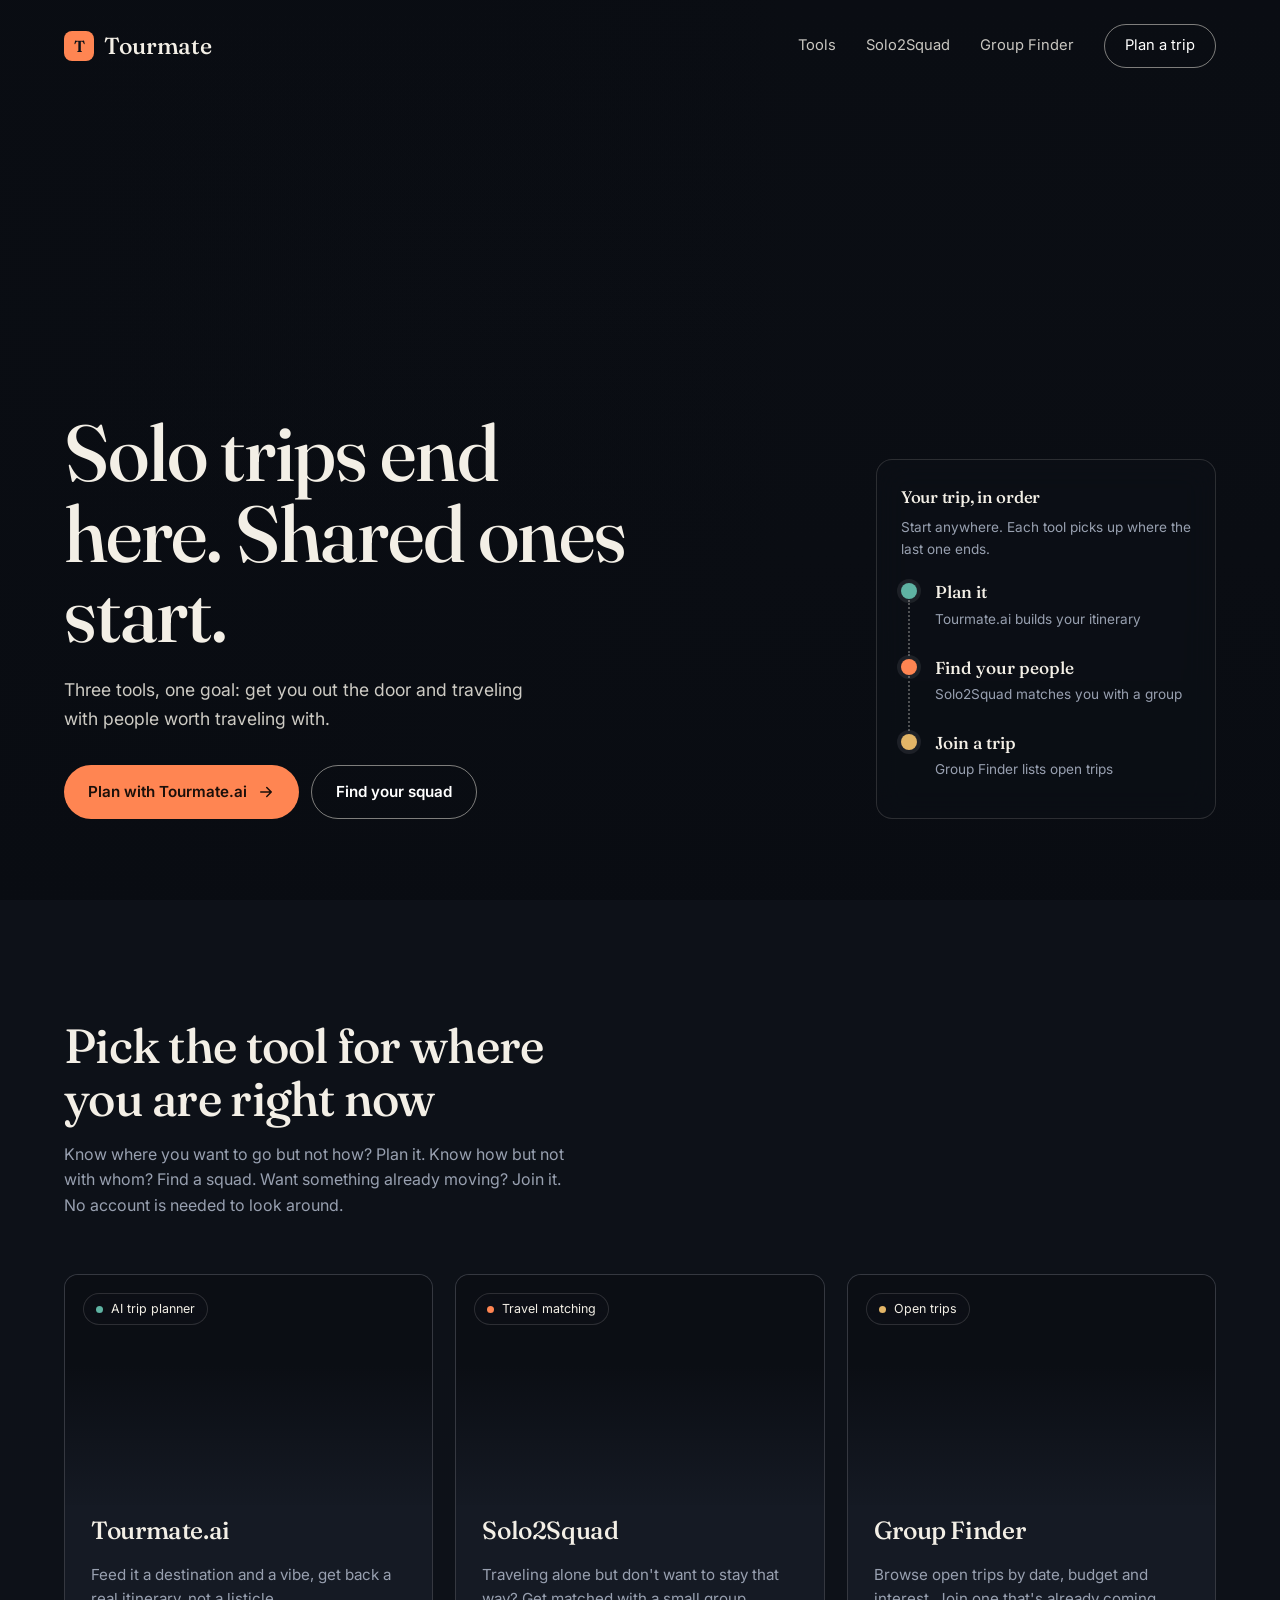
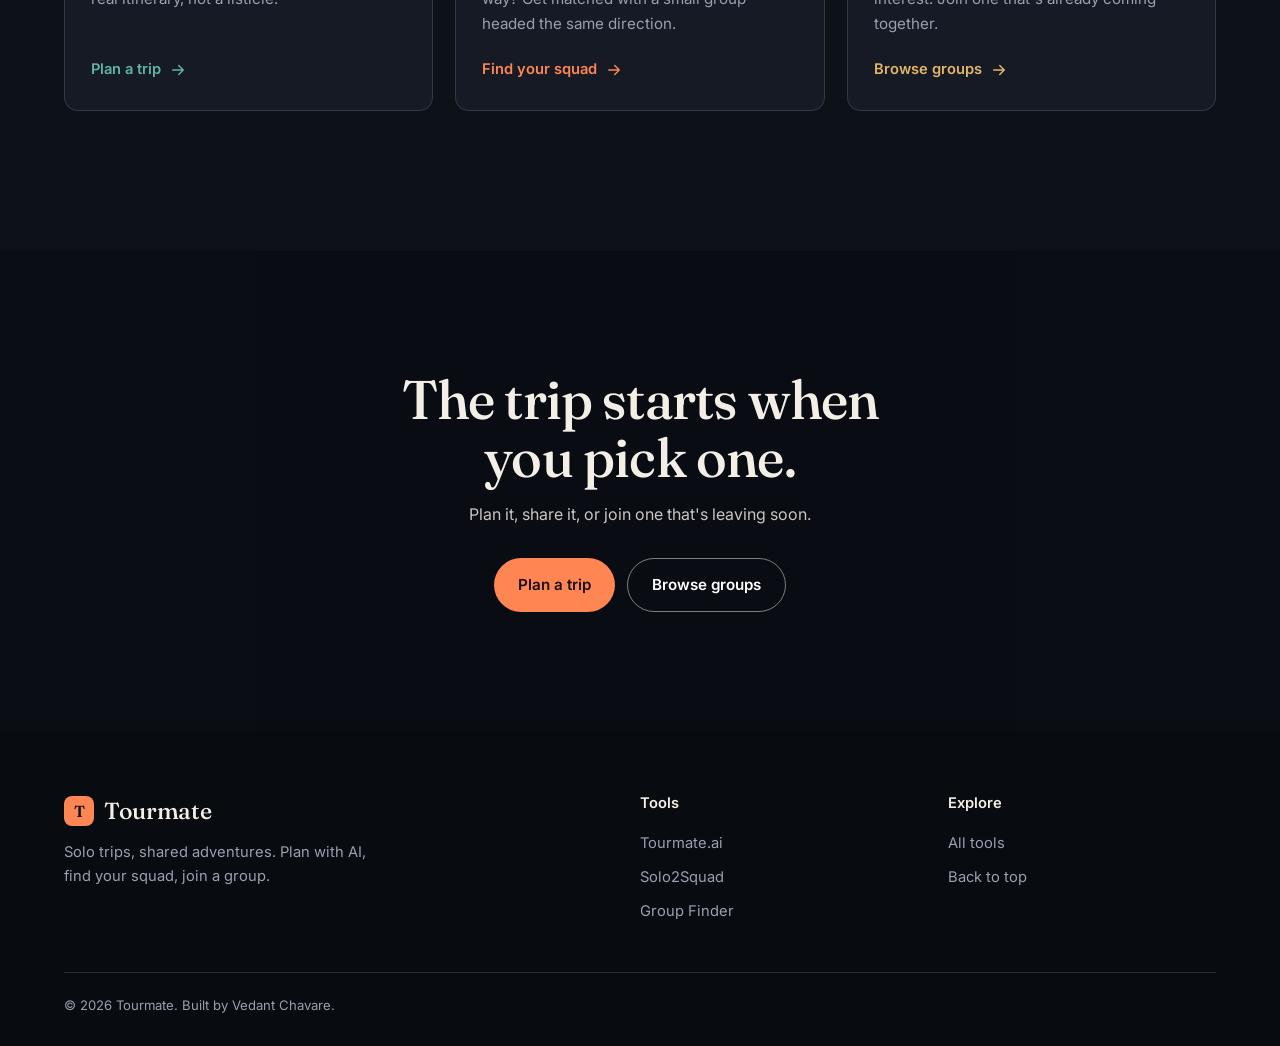
==== index.html @ 53177144 "homepage modify" ====
<!DOCTYPE html>
<html lang="en">
<head>
<meta charset="UTF-8">
<meta name="viewport" content="width=device-width, initial-scale=1.0">
<title>Tourmate - Solo trips, shared adventures</title>
<meta name="description" content="Plan a trip with AI, find a squad to travel with, or join a group that is already coming together.">
<link rel="icon" href="data:image/svg+xml,%3Csvg xmlns='http://www.w3.org/2000/svg' viewBox='0 0 64 64'%3E%3Crect width='64' height='64' rx='14' fill='%23ff8552'/%3E%3Ctext x='32' y='45' text-anchor='middle' font-family='Georgia,serif' font-size='38' fill='%230d1118'%3ET%3C/text%3E%3C/svg%3E">
<link rel="preconnect" href="https://fonts.googleapis.com"><link rel="preconnect" href="https://fonts.gstatic.com" crossorigin>
<link href="https://fonts.googleapis.com/css2?family=Fraunces:opsz,wght@9..144,400;9..144,500;9..144,600&family=Inter:wght@400;500;600&display=swap" rel="stylesheet">
<link rel="stylesheet" href="style.css">
</head>
<body>
<header class="nav">
  <a class="brand" href="#top" aria-label="Tourmate home"><i>T</i>Tourmate</a>
  <nav aria-label="Main"><a href="#tools">Tools</a><a href="https://solo2squad-phi.vercel.app/" target="_blank" rel="noopener noreferrer">Solo2Squad</a><a href="https://groupfinder-zeta.vercel.app/" target="_blank" rel="noopener noreferrer">Group Finder</a><a class="pill" href="https://tourmate.vedant-chavare.xyz" target="_blank" rel="noopener noreferrer">Plan a trip</a></nav>
</header>

<main id="top">
<section class="hero" aria-label="Introduction">
  <div class="in">
    <div>
      <h1>Solo trips end here. Shared ones start.</h1>
      <p class="sub">Three tools, one goal: get you out the door and traveling with people worth traveling with.</p>
      <div class="cta-row">
        <a class="btn" href="https://tourmate.vedant-chavare.xyz" target="_blank" rel="noopener noreferrer">Plan with Tourmate.ai <svg viewBox="0 0 24 24" aria-hidden="true"><path d="M5 12h14M13 6l6 6-6 6"/></svg></a>
        <a class="btn ghost" href="https://solo2squad-phi.vercel.app/" target="_blank" rel="noopener noreferrer">Find your squad</a>
      </div>
    </div>
    <aside class="route" aria-label="Your trip, in order">
      <h2>Your trip, in order</h2><p>Start anywhere. Each tool picks up where the last one ends.</p>
      <a class="stop" style="--a:var(--teal)" href="https://tourmate.vedant-chavare.xyz" target="_blank" rel="noopener noreferrer"><b>Plan it</b><span>Tourmate.ai builds your itinerary</span></a>
      <a class="stop" style="--a:var(--coral)" href="https://solo2squad-phi.vercel.app/" target="_blank" rel="noopener noreferrer"><b>Find your people</b><span>Solo2Squad matches you with a group</span></a>
      <a class="stop" style="--a:var(--gold)" href="https://groupfinder-zeta.vercel.app/" target="_blank" rel="noopener noreferrer"><b>Join a trip</b><span>Group Finder lists open trips</span></a>
    </aside>
  </div>
</section>

<section class="tools" id="tools" aria-labelledby="th">
  <h2 id="th">Pick the tool for where you are right now</h2>
  <p class="lead">Know where you want to go but not how? Plan it. Know how but not with whom? Find a squad. Want something already moving? Join it. No account is needed to look around.</p>
  <div class="cards">
    <a class="card" style="--a:var(--teal)" href="https://tourmate.vedant-chavare.xyz" target="_blank" rel="noopener noreferrer">
      <div class="ph" role="img" aria-label="Mountain lake at dawn" style="background-image:url('https://images.unsplash.com/photo-1506905925346-21bda4d32df4?w=900&q=70')"><span class="tag">AI trip planner</span></div>
      <div class="bd"><h3>Tourmate.ai</h3><p>Feed it a destination and a vibe, get back a real itinerary, not a listicle.</p><span class="go">Plan a trip <svg viewBox="0 0 24 24" aria-hidden="true"><path d="M5 12h14M13 6l6 6-6 6"/></svg></span></div>
    </a>
    <a class="card" style="--a:var(--coral)" href="https://solo2squad-phi.vercel.app/" target="_blank" rel="noopener noreferrer">
      <div class="ph" role="img" aria-label="Friends on a road trip" style="background-image:url('https://images.unsplash.com/photo-1469854523086-cc02fe5d8800?w=900&q=70')"><span class="tag">Travel matching</span></div>
      <div class="bd"><h3>Solo2Squad</h3><p>Traveling alone but don't want to stay that way? Get matched with a small group headed the same direction.</p><span class="go">Find your squad <svg viewBox="0 0 24 24" aria-hidden="true"><path d="M5 12h14M13 6l6 6-6 6"/></svg></span></div>
    </a>
    <a class="card" style="--a:var(--gold)" href="https://groupfinder-zeta.vercel.app/" target="_blank" rel="noopener noreferrer">
      <div class="ph" role="img" aria-label="Old city street at golden hour" style="background-image:url('https://images.unsplash.com/photo-1548013146-72479768bada?w=900&q=70')"><span class="tag">Open trips</span></div>
      <div class="bd"><h3>Group Finder</h3><p>Browse open trips by date, budget and interest. Join one that's already coming together.</p><span class="go">Browse groups <svg viewBox="0 0 24 24" aria-hidden="true"><path d="M5 12h14M13 6l6 6-6 6"/></svg></span></div>
    </a>
  </div>
</section>

<section class="band" aria-labelledby="bh"><h2 id="bh">The trip starts when you pick one.</h2><p>Plan it, share it, or join one that's leaving soon.</p>
  <div class="cta-row"><a class="btn" href="https://tourmate.vedant-chavare.xyz" target="_blank" rel="noopener noreferrer">Plan a trip</a><a class="btn ghost" href="https://groupfinder-zeta.vercel.app/" target="_blank" rel="noopener noreferrer">Browse groups</a></div></section>
</main>

<footer>
  <div class="fcols">
    <div><div class="brand"><i>T</i>Tourmate</div><p>Solo trips, shared adventures. Plan with AI, find your squad, join a group.</p></div>
    <div><h4>Tools</h4><a href="https://tourmate.vedant-chavare.xyz" target="_blank" rel="noopener noreferrer">Tourmate.ai</a><a href="https://solo2squad-phi.vercel.app/" target="_blank" rel="noopener noreferrer">Solo2Squad</a><a href="https://groupfinder-zeta.vercel.app/" target="_blank" rel="noopener noreferrer">Group Finder</a></div>
    <div><h4>Explore</h4><a href="#tools">All tools</a><a href="#top">Back to top</a></div>
  </div>
  <div class="fbase">&copy; 2026 Tourmate. Built by Vedant Chavare.</div>
</footer>
</body>
</html>
---- style.css ----
:root {
  --bg: #0d1118;
  --bg2: #151a24;
  --ink: #f3efe6;
  --dim: #98a0b0;
  --coral: #ff8552;
  --gold: #e3b567;
  --teal: #5fb3a3;
  --line: rgba(243, 239, 230, 0.14);
}
* {
  box-sizing: border-box;
  margin: 0;
  padding: 0;
}
html {
  scroll-behavior: smooth;
}
body {
  background: var(--bg);
  color: var(--ink);
  font:
    400 16px/1.6 "Inter",
    sans-serif;
  -webkit-font-smoothing: antialiased;
}
a {
  color: inherit;
  text-decoration: none;
}
:focus-visible {
  outline: 2px solid var(--gold);
  outline-offset: 3px;
}
h1,
h2,
h3,
.brand {
  font-family: "Fraunces", serif;
  font-weight: 500;
  letter-spacing: -0.015em;
}

/* Nav */
.nav {
  position: absolute;
  top: 0;
  left: 0;
  right: 0;
  z-index: 5;
  display: flex;
  align-items: center;
  justify-content: space-between;
  max-width: 1320px;
  margin: 0 auto;
  padding: 24px 5%;
}
.brand {
  font-size: 1.45rem;
  display: flex;
  align-items: center;
  gap: 10px;
}
.brand i {
  width: 30px;
  height: 30px;
  border-radius: 8px;
  background: var(--coral);
  display: grid;
  place-items: center;
  font:
    600 16px "Fraunces",
    serif;
  color: #0d1118;
  font-style: normal;
}
.nav nav {
  display: flex;
  align-items: center;
  gap: 30px;
  font-size: 0.92rem;
  color: rgba(243, 239, 230, 0.82);
}
.nav nav a:hover {
  color: #fff;
}
.pill {
  border: 1px solid rgba(243, 239, 230, 0.5);
  border-radius: 999px;
  padding: 9px 20px;
  color: #fff;
  transition: background 0.2s;
}
.pill:hover {
  background: rgba(243, 239, 230, 0.12);
}

/* Hero */
.hero {
  position: relative;
  min-height: 100svh;
  display: flex;
  align-items: flex-end;
  background: #0b0e14
    url("https://images.unsplash.com/photo-1464822759023-fed622ff2c3b?w=2200&q=75")
    center/cover;
}
.hero:before {
  content: "";
  position: absolute;
  inset: 0;
  background:
    linear-gradient(
      180deg,
      rgba(9, 12, 18, 0.5) 0%,
      rgba(9, 12, 18, 0.2) 35%,
      rgba(9, 12, 18, 0.94) 100%
    ),
    linear-gradient(90deg, rgba(9, 12, 18, 0.55), transparent 65%);
}
.hero .in {
  position: relative;
  width: 100%;
  max-width: 1320px;
  margin: 0 auto;
  padding: 0 5% 9vh;
  display: flex;
  justify-content: space-between;
  align-items: flex-end;
  gap: 48px;
}
.hero h1 {
  font-size: clamp(2.6rem, 6.2vw, 5.2rem);
  line-height: 1.02;
  max-width: 12ch;
  animation: rise 0.9s cubic-bezier(0.2, 0.7, 0.2, 1) both;
}
.hero .sub {
  font-size: 1.1rem;
  color: rgba(243, 239, 230, 0.84);
  max-width: 44ch;
  margin: 22px 0 32px;
  animation: rise 0.9s 0.12s cubic-bezier(0.2, 0.7, 0.2, 1) both;
}
.cta-row {
  display: flex;
  gap: 12px;
  flex-wrap: wrap;
  animation: rise 0.9s 0.22s cubic-bezier(0.2, 0.7, 0.2, 1) both;
}
.btn {
  display: inline-flex;
  align-items: center;
  gap: 10px;
  font-weight: 600;
  font-size: 0.95rem;
  padding: 14px 24px;
  border-radius: 999px;
  background: var(--coral);
  color: #1a0f0a;
  transition:
    transform 0.2s,
    background 0.2s;
}
.btn:hover {
  background: #ff9768;
  transform: translateY(-2px);
}
.btn.ghost {
  background: transparent;
  color: #fff;
  border: 1px solid rgba(243, 239, 230, 0.5);
}
.btn.ghost:hover {
  background: rgba(243, 239, 230, 0.12);
}
.btn svg,
.go svg {
  width: 18px;
  height: 18px;
  stroke: currentColor;
  fill: none;
  stroke-width: 2;
  stroke-linecap: round;
  stroke-linejoin: round;
}
@keyframes rise {
  from {
    opacity: 0;
    transform: translateY(22px);
  }
  to {
    opacity: 1;
    transform: none;
  }
}

/* Route panel: the hub, in order */
.route {
  flex: 0 0 340px;
  background: rgba(13, 17, 24, 0.58);
  backdrop-filter: blur(16px);
  -webkit-backdrop-filter: blur(16px);
  border: 1px solid var(--line);
  border-radius: 16px;
  padding: 24px 24px 14px;
  animation: rise 0.9s 0.32s cubic-bezier(0.2, 0.7, 0.2, 1) both;
}
.route h2 {
  font-size: 1.05rem;
  margin-bottom: 6px;
  color: var(--ink);
}
.route > p {
  font-size: 0.85rem;
  color: var(--dim);
  margin-bottom: 18px;
}
.stop {
  position: relative;
  display: block;
  padding: 0 0 22px 34px;
  transition: transform 0.2s;
}
.stop:before {
  content: "";
  position: absolute;
  left: 7px;
  top: 22px;
  bottom: -2px;
  border-left: 2px dotted rgba(243, 239, 230, 0.3);
}
.stop:last-child:before {
  display: none;
}
.stop:after {
  content: "";
  position: absolute;
  left: 0;
  top: 5px;
  width: 16px;
  height: 16px;
  border-radius: 50%;
  background: var(--a);
  box-shadow: 0 0 0 4px rgba(255, 255, 255, 0.08);
}
.stop b {
  display: block;
  font-family: "Fraunces", serif;
  font-weight: 500;
  font-size: 1.08rem;
}
.stop span {
  font-size: 0.85rem;
  color: var(--dim);
}
.stop:hover {
  transform: translateX(4px);
}

/* Tools */
.tools {
  max-width: 1320px;
  margin: 0 auto;
  padding: 120px 5% 40px;
}
.tools h2 {
  font-size: clamp(2rem, 4vw, 3rem);
  line-height: 1.1;
  max-width: 18ch;
}
.tools .lead {
  color: var(--dim);
  max-width: 52ch;
  margin: 16px 0 56px;
}
.cards {
  display: grid;
  grid-template-columns: repeat(3, 1fr);
  gap: 22px;
}
.card {
  background: var(--bg2);
  border: 1px solid var(--line);
  border-radius: 14px;
  overflow: hidden;
  display: flex;
  flex-direction: column;
  transition:
    transform 0.25s,
    border-color 0.25s;
}
.card:hover {
  transform: translateY(-4px);
  border-color: var(--a);
}
.card .ph {
  position: relative;
  height: 230px;
  background: #0b0e14 center/cover;
}
.card .ph:after {
  content: "";
  position: absolute;
  inset: 0;
  background: linear-gradient(transparent 40%, rgba(21, 26, 36, 0.95));
}
.card .tag {
  position: absolute;
  left: 18px;
  top: 18px;
  z-index: 1;
  background: rgba(13, 17, 24, 0.7);
  backdrop-filter: blur(8px);
  border: 1px solid var(--line);
  border-radius: 999px;
  padding: 5px 12px;
  font-size: 0.78rem;
}
.card .tag:before {
  content: "";
  display: inline-block;
  width: 7px;
  height: 7px;
  border-radius: 50%;
  background: var(--a);
  margin-right: 8px;
}
.card .bd {
  padding: 6px 26px 28px;
  display: flex;
  flex-direction: column;
  gap: 12px;
  flex: 1;
}
.card h3 {
  font-size: 1.55rem;
}
.card p {
  color: var(--dim);
  font-size: 0.95rem;
}
.go {
  margin-top: auto;
  padding-top: 10px;
  display: flex;
  align-items: center;
  gap: 8px;
  font-weight: 600;
  font-size: 0.92rem;
  color: var(--a);
}
.go svg {
  transition: transform 0.2s;
}
.card:hover .go svg {
  transform: translateX(5px);
}

/* Closing band */
.band {
  position: relative;
  margin: 100px 0 0;
  padding: 120px 5%;
  text-align: center;
  background: #0b0e14
    url("https://images.unsplash.com/photo-1507525428034-b723cf961d3e?w=2000&q=70")
    center/cover;
}
.band:before {
  content: "";
  position: absolute;
  inset: 0;
  background: rgba(9, 12, 18, 0.66);
}
.band > * {
  position: relative;
}
.band h2 {
  font-size: clamp(2rem, 4.5vw, 3.4rem);
  line-height: 1.08;
  max-width: 16ch;
  margin: 0 auto 14px;
}
.band p {
  color: rgba(243, 239, 230, 0.82);
  margin-bottom: 30px;
}
.band .cta-row {
  justify-content: center;
}

/* Footer */
footer {
  background: #080b10;
  padding: 60px 5% 30px;
  font-size: 0.92rem;
  color: var(--dim);
}
.fcols {
  max-width: 1320px;
  margin: 0 auto;
  display: grid;
  grid-template-columns: 2fr 1fr 1fr;
  gap: 40px;
}
footer .brand {
  color: var(--ink);
  margin-bottom: 12px;
}
footer p {
  max-width: 34ch;
}
footer h4 {
  color: var(--ink);
  font-size: 0.92rem;
  font-weight: 600;
  margin-bottom: 12px;
}
footer a {
  display: block;
  padding: 5px 0;
}
footer a:hover {
  color: var(--ink);
}
.fbase {
  max-width: 1320px;
  margin: 44px auto 0;
  padding-top: 22px;
  border-top: 1px solid var(--line);
  font-size: 0.82rem;
}

@media (max-width: 980px) {
  .hero .in {
    flex-direction: column;
    align-items: flex-start;
  }
  .route {
    flex: none;
    width: 100%;
    max-width: 420px;
  }
  .cards {
    grid-template-columns: 1fr;
  }
  .nav nav a:not(.pill) {
    display: none;
  }
  .fcols {
    grid-template-columns: 1fr 1fr;
  }
  .fcols > div:first-child {
    grid-column: 1/-1;
  }
}
@media (prefers-reduced-motion: reduce) {
  * {
    animation: none !important;
    transition: none !important;
  }
}
+
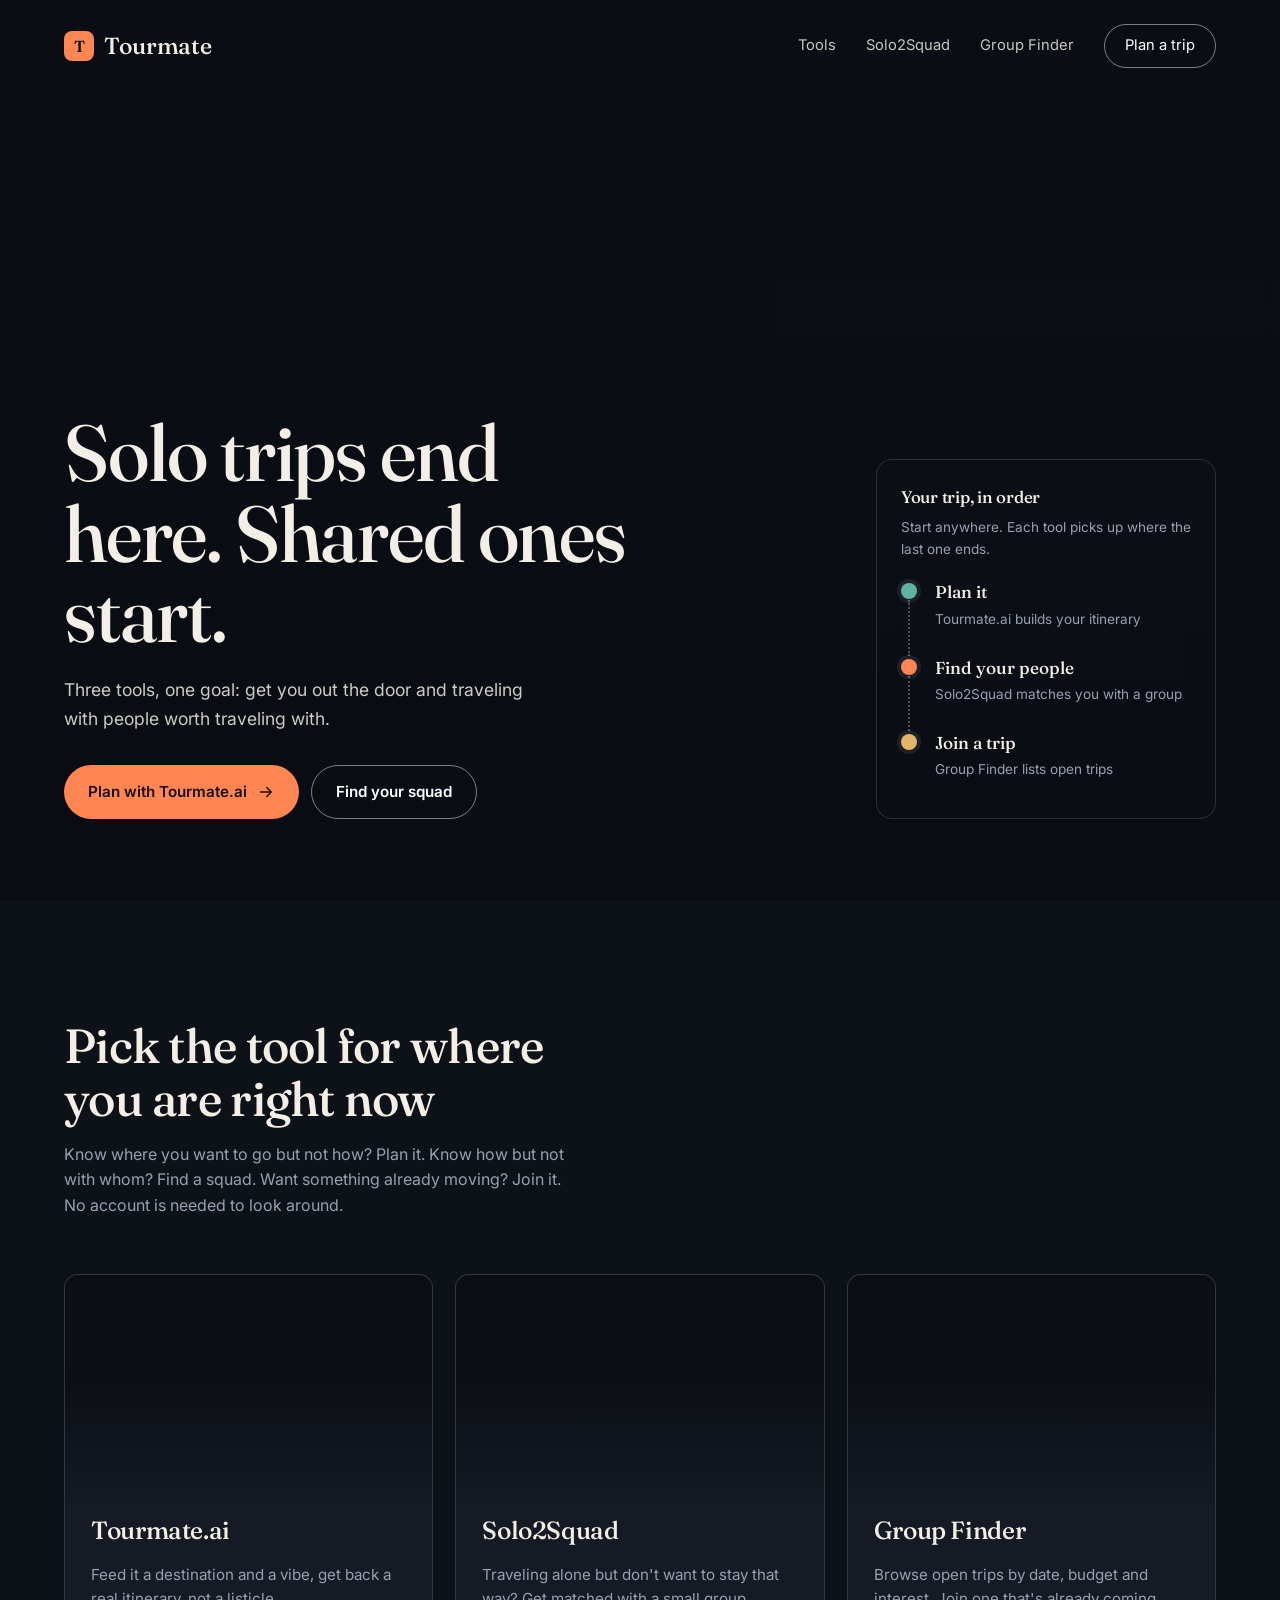
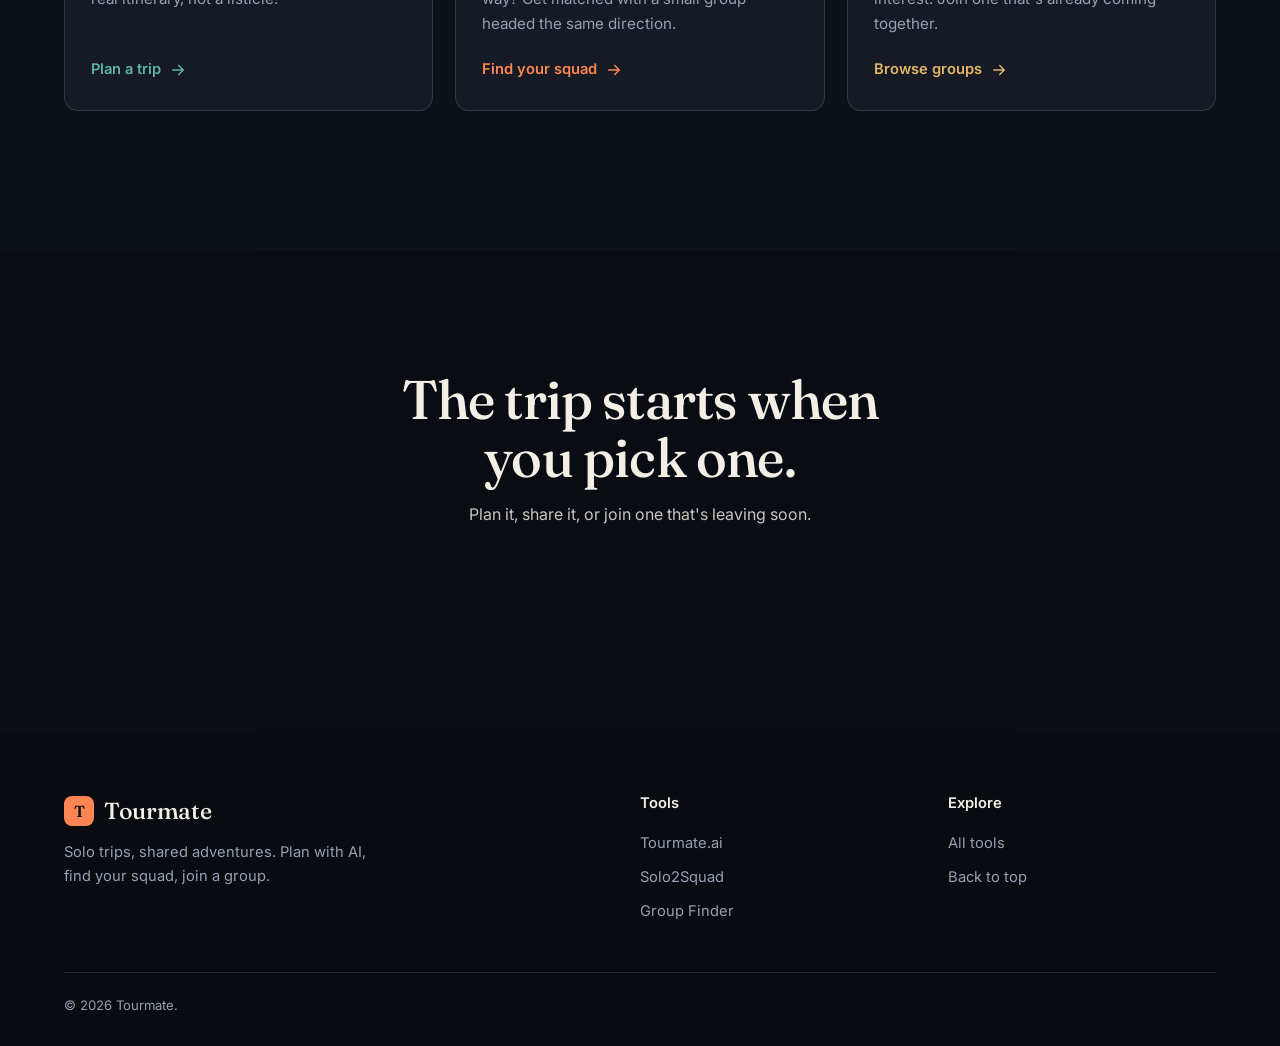
==== commit a9a1b950: "footer change" ====
--- a/index.html
+++ b/index.html
@@ -65,7 +65,7 @@
     <div><h4>Tools</h4><a href="https://tourmate.vedant-chavare.xyz" target="_blank" rel="noopener noreferrer">Tourmate.ai</a><a href="https://solo2squad-phi.vercel.app/" target="_blank" rel="noopener noreferrer">Solo2Squad</a><a href="https://groupfinder-zeta.vercel.app/" target="_blank" rel="noopener noreferrer">Group Finder</a></div>
     <div><h4>Explore</h4><a href="#tools">All tools</a><a href="#top">Back to top</a></div>
   </div>
-  <div class="fbase">&copy; 2026 Tourmate. Built by Vedant Chavare.</div>
+  <div class="fbase">&copy; 2026 Tourmate. </div>
 </footer>
 </body>
-</html>+</html>
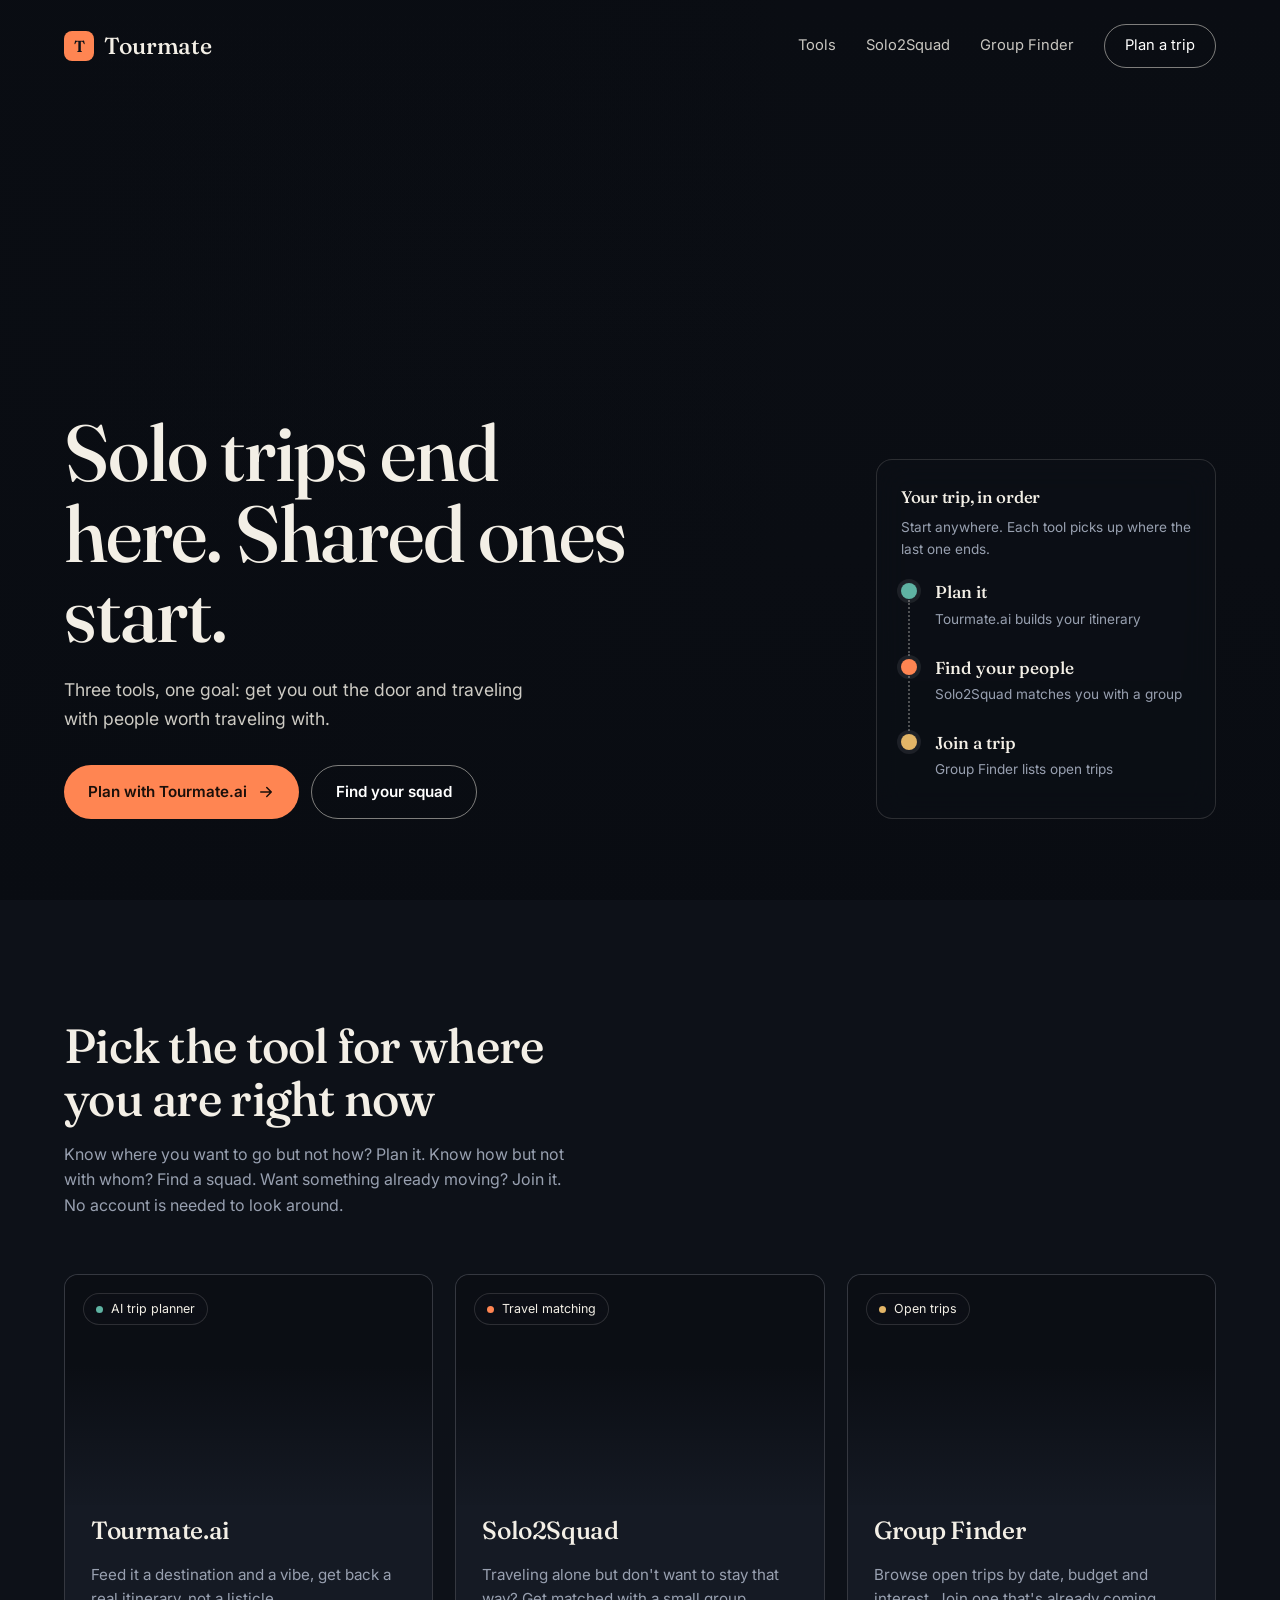
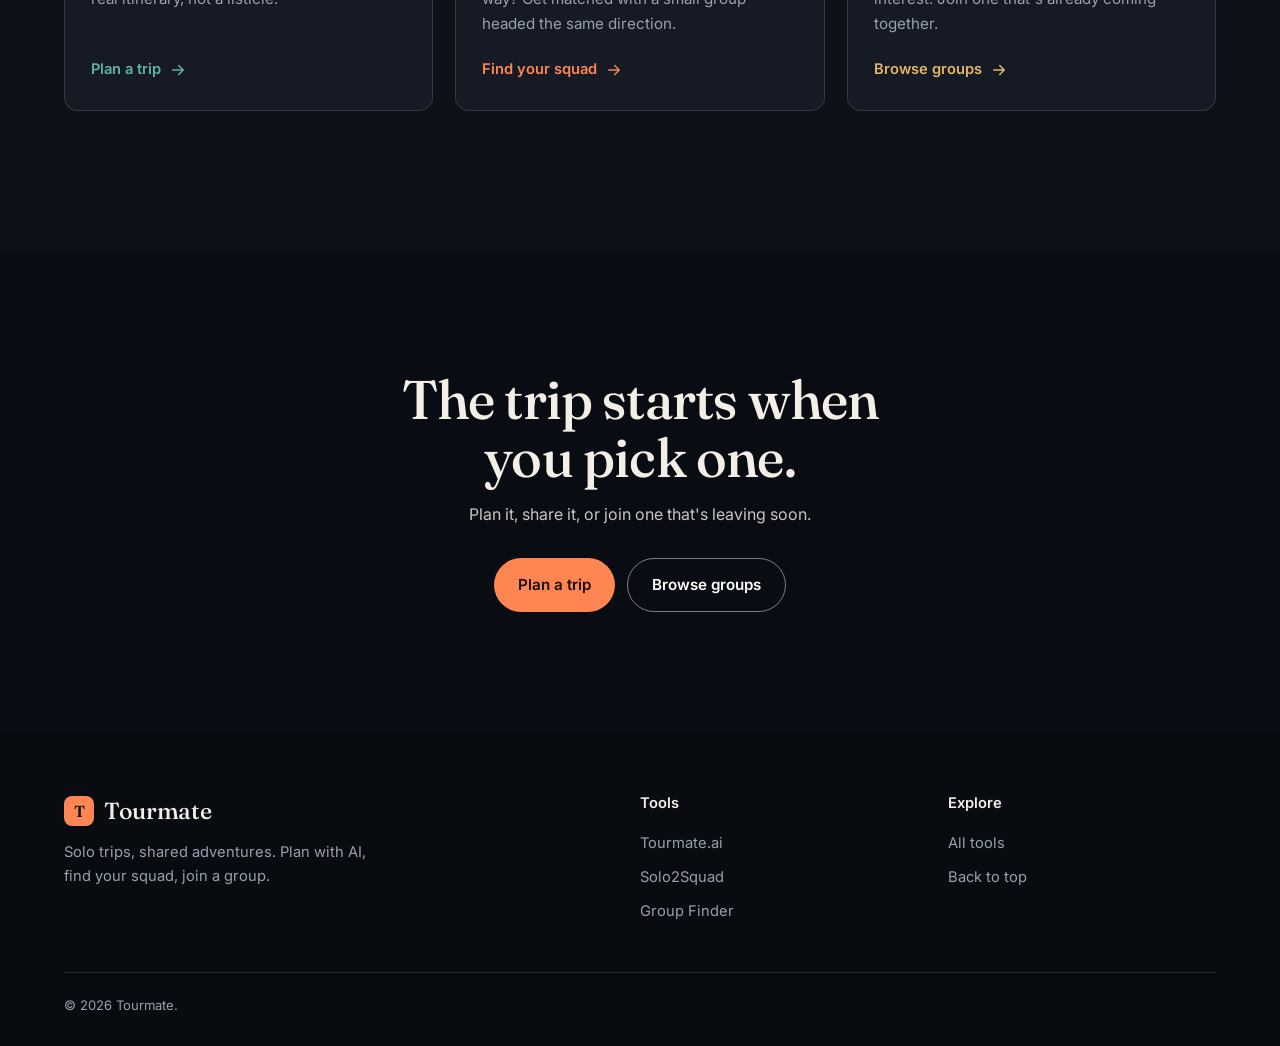
==== commit 166f6052: "link update for groupfinder" ====
--- a/index.html
+++ b/index.html
@@ -31,7 +31,7 @@
       <h2>Your trip, in order</h2><p>Start anywhere. Each tool picks up where the last one ends.</p>
       <a class="stop" style="--a:var(--teal)" href="https://tourmate.vedant-chavare.xyz" target="_blank" rel="noopener noreferrer"><b>Plan it</b><span>Tourmate.ai builds your itinerary</span></a>
       <a class="stop" style="--a:var(--coral)" href="https://solo2squad-phi.vercel.app/" target="_blank" rel="noopener noreferrer"><b>Find your people</b><span>Solo2Squad matches you with a group</span></a>
-      <a class="stop" style="--a:var(--gold)" href="https://groupfinder-zeta.vercel.app/" target="_blank" rel="noopener noreferrer"><b>Join a trip</b><span>Group Finder lists open trips</span></a>
+      <a class="stop" style="--a:var(--gold)" href="https://tripsphere-three.vercel.app/" target="_blank" rel="noopener noreferrer"><b>Join a trip</b><span>Group Finder lists open trips</span></a>
     </aside>
   </div>
 </section>
@@ -48,7 +48,7 @@
       <div class="ph" role="img" aria-label="Friends on a road trip" style="background-image:url('https://images.unsplash.com/photo-1469854523086-cc02fe5d8800?w=900&q=70')"><span class="tag">Travel matching</span></div>
       <div class="bd"><h3>Solo2Squad</h3><p>Traveling alone but don't want to stay that way? Get matched with a small group headed the same direction.</p><span class="go">Find your squad <svg viewBox="0 0 24 24" aria-hidden="true"><path d="M5 12h14M13 6l6 6-6 6"/></svg></span></div>
     </a>
-    <a class="card" style="--a:var(--gold)" href="https://groupfinder-zeta.vercel.app/" target="_blank" rel="noopener noreferrer">
+    <a class="card" style="--a:var(--gold)" href="https://tripsphere-three.vercel.app/" target="_blank" rel="noopener noreferrer">
       <div class="ph" role="img" aria-label="Old city street at golden hour" style="background-image:url('https://images.unsplash.com/photo-1548013146-72479768bada?w=900&q=70')"><span class="tag">Open trips</span></div>
       <div class="bd"><h3>Group Finder</h3><p>Browse open trips by date, budget and interest. Join one that's already coming together.</p><span class="go">Browse groups <svg viewBox="0 0 24 24" aria-hidden="true"><path d="M5 12h14M13 6l6 6-6 6"/></svg></span></div>
     </a>
@@ -62,7 +62,7 @@
 <footer>
   <div class="fcols">
     <div><div class="brand"><i>T</i>Tourmate</div><p>Solo trips, shared adventures. Plan with AI, find your squad, join a group.</p></div>
-    <div><h4>Tools</h4><a href="https://tourmate.vedant-chavare.xyz" target="_blank" rel="noopener noreferrer">Tourmate.ai</a><a href="https://solo2squad-phi.vercel.app/" target="_blank" rel="noopener noreferrer">Solo2Squad</a><a href="https://groupfinder-zeta.vercel.app/" target="_blank" rel="noopener noreferrer">Group Finder</a></div>
+    <div><h4>Tools</h4><a href="https://tourmate.vedant-chavare.xyz" target="_blank" rel="noopener noreferrer">Tourmate.ai</a><a href="https://solo2squad-phi.vercel.app/" target="_blank" rel="noopener noreferrer">Solo2Squad</a><a href="https://tripsphere-three.vercel.app/" target="_blank" rel="noopener noreferrer">Group Finder</a></div>
     <div><h4>Explore</h4><a href="#tools">All tools</a><a href="#top">Back to top</a></div>
   </div>
   <div class="fbase">&copy; 2026 Tourmate. </div>
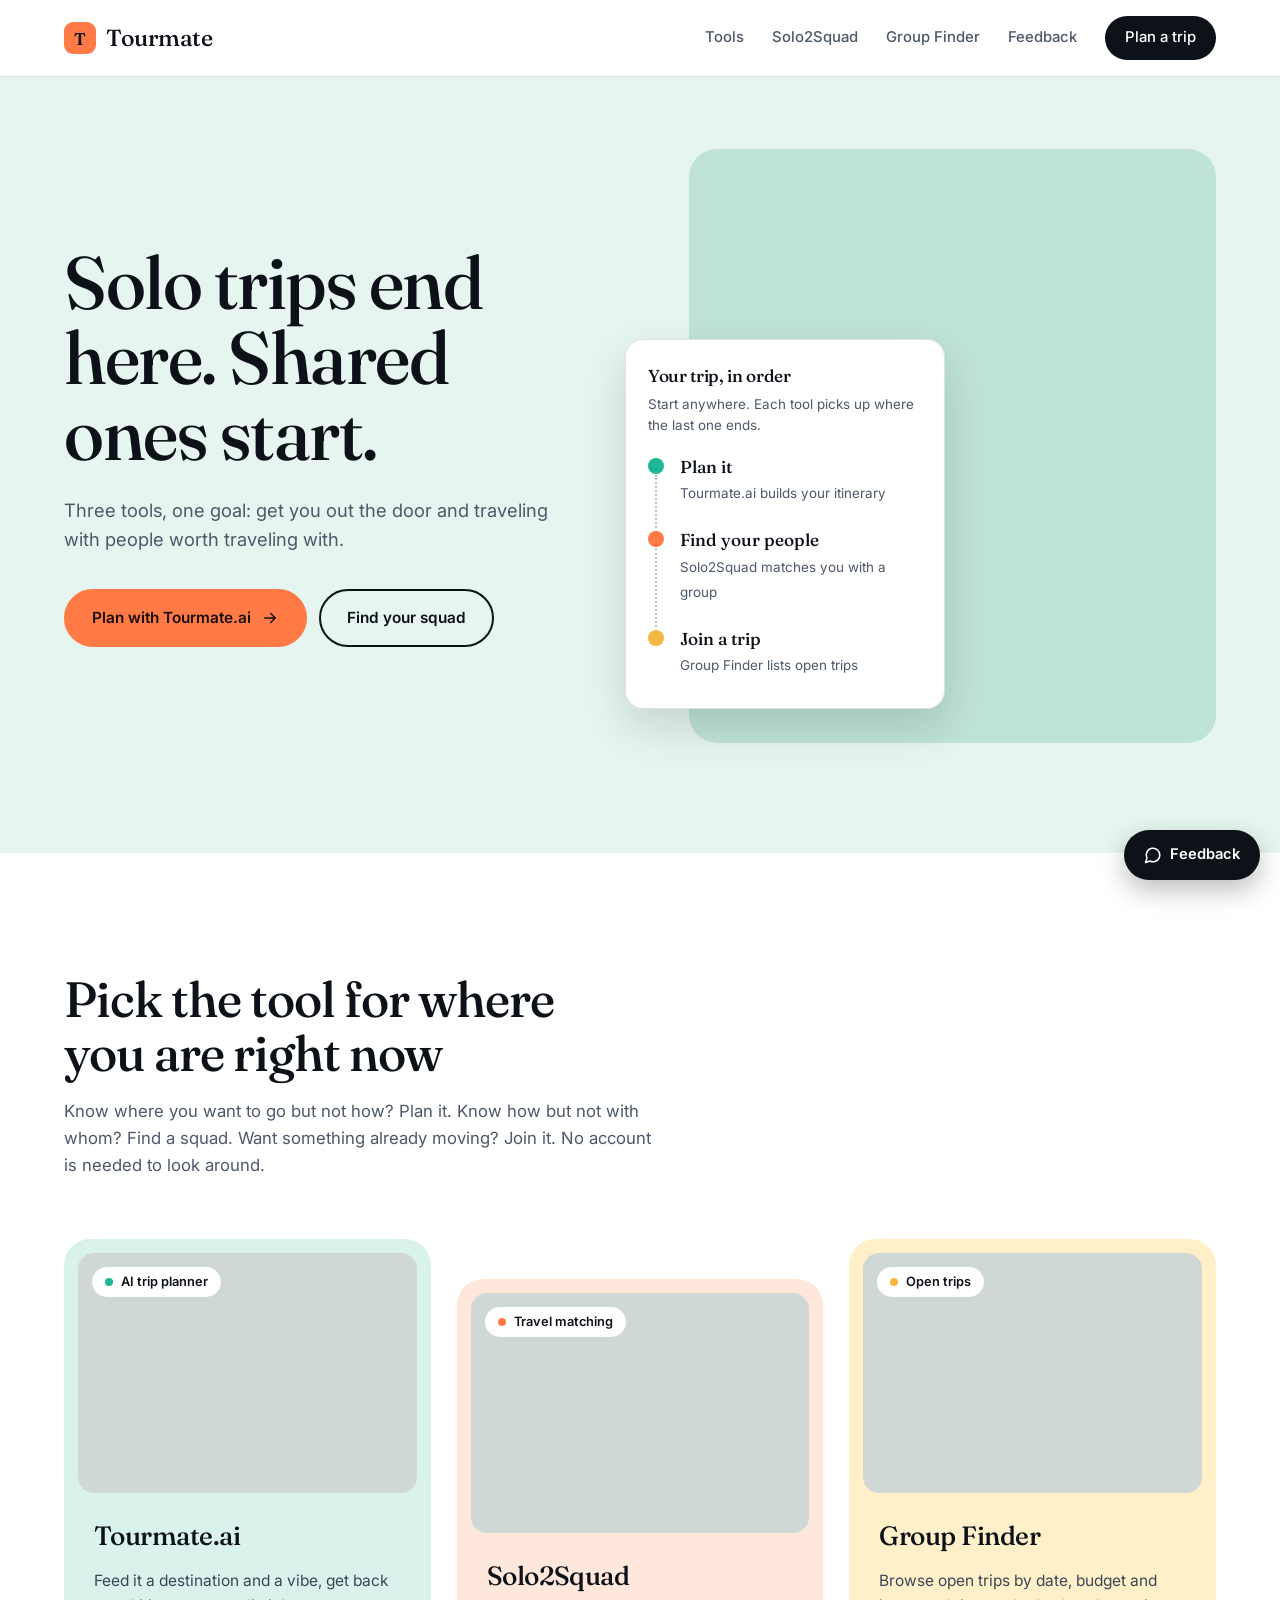
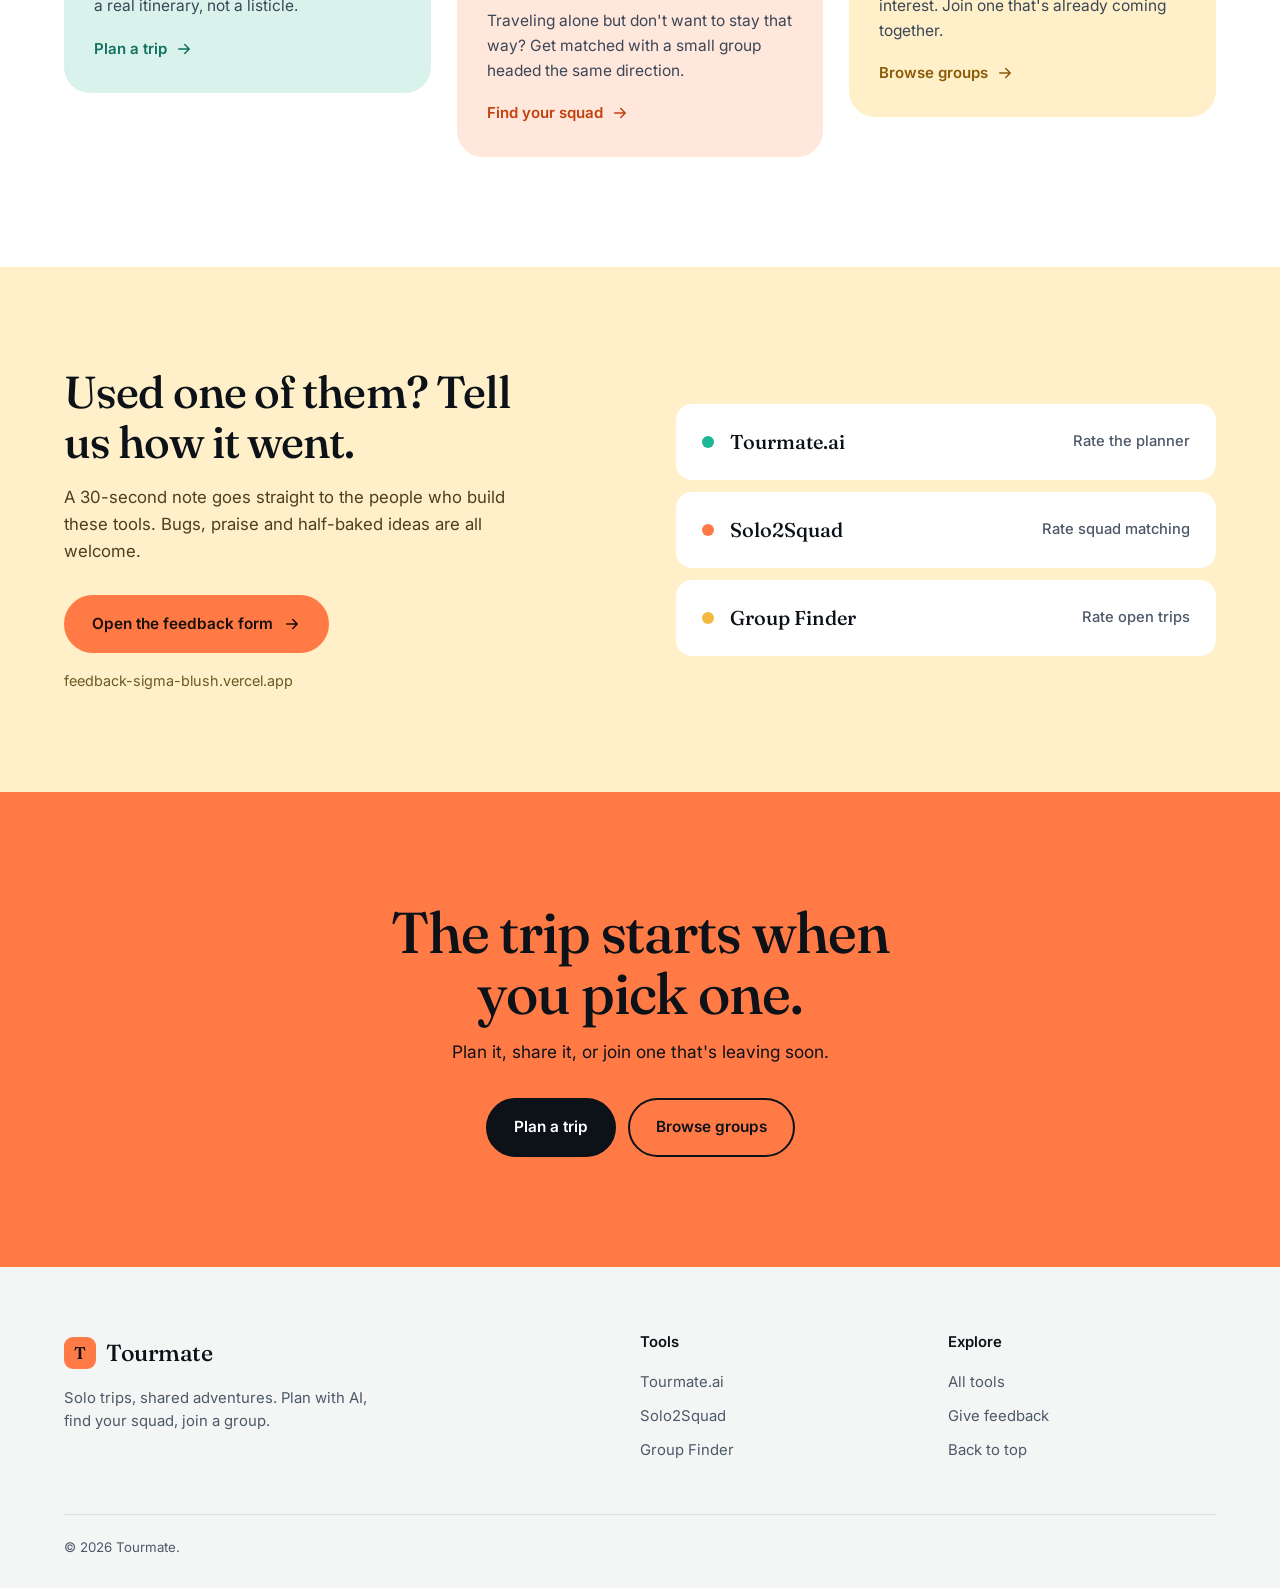
==== commit f782ed37: "Update index.html" ====
--- a/index.html
+++ b/index.html
@@ -5,21 +5,159 @@
 <meta name="viewport" content="width=device-width, initial-scale=1.0">
 <title>Tourmate - Solo trips, shared adventures</title>
 <meta name="description" content="Plan a trip with AI, find a squad to travel with, or join a group that is already coming together.">
-<link rel="icon" href="data:image/svg+xml,%3Csvg xmlns='http://www.w3.org/2000/svg' viewBox='0 0 64 64'%3E%3Crect width='64' height='64' rx='14' fill='%23ff8552'/%3E%3Ctext x='32' y='45' text-anchor='middle' font-family='Georgia,serif' font-size='38' fill='%230d1118'%3ET%3C/text%3E%3C/svg%3E">
+<meta name="theme-color" content="#ffffff">
+<link rel="icon" href="data:image/svg+xml,%3Csvg xmlns='http://www.w3.org/2000/svg' viewBox='0 0 64 64'%3E%3Crect width='64' height='64' rx='14' fill='%23ff7a45'/%3E%3Ctext x='32' y='45' text-anchor='middle' font-family='Georgia,serif' font-size='38' fill='%230d1118'%3ET%3C/text%3E%3C/svg%3E">
 <link rel="preconnect" href="https://fonts.googleapis.com"><link rel="preconnect" href="https://fonts.gstatic.com" crossorigin>
 <link href="https://fonts.googleapis.com/css2?family=Fraunces:opsz,wght@9..144,400;9..144,500;9..144,600&family=Inter:wght@400;500;600&display=swap" rel="stylesheet">
-<link rel="stylesheet" href="style.css">
+<style>
+:root{
+  --g:max(5vw,calc((100vw - 1320px)/2));
+  --bg:#ffffff; --tint:#e6f5ef; --paper:#f3f6f4; --ink:#0d1118; --dim:#4d5868; --line:#dce4e0;
+  --coral:#ff7a45; --coral-d:#c2410c; --coral-t:#ffe7dc;
+  --teal:#1fb597; --teal-d:#12705e; --teal-t:#d9f3ec;
+  --gold:#f5b942; --gold-d:#8a5a06; --gold-t:#fff0c9;
+}
+*{box-sizing:border-box;margin:0;padding:0}
+html{scroll-behavior:smooth}
+body{background:var(--bg);color:var(--ink);font:400 16px/1.6 'Inter',sans-serif;-webkit-font-smoothing:antialiased}
+a{color:inherit;text-decoration:none}
+:focus-visible{outline:3px solid var(--ink);outline-offset:3px}
+h1,h2,h3,.brand{font-family:'Fraunces',serif;font-weight:500;letter-spacing:-.02em}
+
+/* Nav */
+.nav{position:sticky;top:0;z-index:20;background:var(--bg);border-bottom:1px solid var(--line)}
+.navin{padding:16px var(--g);display:flex;align-items:center;justify-content:space-between}
+.brand{font-size:1.45rem;display:flex;align-items:center;gap:10px;min-height:44px}
+.brand i{width:32px;height:32px;border-radius:9px;background:var(--coral);display:grid;place-items:center;font:600 17px 'Fraunces',serif;color:var(--ink);font-style:normal}
+.nav nav{display:flex;align-items:center;gap:28px;font-size:.93rem;font-weight:500;color:var(--dim)}
+.nav nav a:not(.pill){padding-block:10px}
+.nav nav a:hover{color:var(--ink)}
+.pill{background:var(--ink);color:#fff!important;border-radius:999px;padding:10px 20px;transition:background .2s}
+.pill:hover{background:var(--coral-d)}
+
+/* Buttons */
+.btn{display:inline-flex;align-items:center;gap:10px;font-weight:600;font-size:.96rem;padding:15px 26px;border-radius:999px;background:var(--coral);color:#1a0f0a;border:2px solid var(--coral);transition:background .2s,border-color .2s,transform .2s}
+.btn:hover{background:#ff9266;border-color:#ff9266;transform:translateY(-2px)}
+.btn.ghost{background:transparent;color:var(--ink);border-color:var(--ink)}.btn.ghost:hover{background:var(--ink);color:#fff;border-color:var(--ink)}
+.btn svg,.go svg{width:18px;height:18px;stroke:currentColor;fill:none;stroke-width:2;stroke-linecap:round;stroke-linejoin:round}
+.cta-row{display:flex;gap:12px;flex-wrap:wrap}
+
+/* Hero: one orchestrated entrance */
+.hero{background:var(--tint);padding:72px var(--g) 110px}
+.hero .in{display:grid;grid-template-columns:1.05fr 1fr;gap:72px;align-items:center}
+.hero h1{font-size:clamp(2.5rem,5.8vw,5.2rem);line-height:1.02;max-width:11ch;animation:rise .8s cubic-bezier(.2,.7,.2,1) both}
+.hero .sub{font-size:1.15rem;color:var(--dim);max-width:42ch;margin:24px 0 34px;animation:rise .8s .1s cubic-bezier(.2,.7,.2,1) both}
+.hero .cta-row{animation:rise .8s .2s cubic-bezier(.2,.7,.2,1) both}
+.shot{position:relative;animation:rise .8s .3s cubic-bezier(.2,.7,.2,1) both}
+.photo{height:min(66vh,600px);min-height:400px;border-radius:28px;background:#bfe3d6 url("https://images.unsplash.com/photo-1464822759023-fed622ff2c3b?w=1500&q=75") center/cover}
+.route{position:absolute;left:-64px;bottom:34px;width:320px;background:#fff;border:1px solid var(--line);border-radius:18px;padding:22px 22px 10px;box-shadow:0 18px 44px rgba(13,17,24,.14)}
+.route h2{font-size:1.08rem;margin-bottom:4px}.route>p{font-size:.84rem;color:var(--dim);margin-bottom:16px}
+.stop{position:relative;display:block;padding:0 0 20px 32px;transition:transform .2s}
+.stop:before{content:"";position:absolute;left:7px;top:22px;bottom:-2px;border-left:2px dotted #b9c4be}.stop:last-child:before{display:none}
+.stop:after{content:"";position:absolute;left:0;top:5px;width:16px;height:16px;border-radius:50%;background:var(--a)}
+.stop b{display:block;font-family:'Fraunces',serif;font-weight:500;font-size:1.08rem}.stop span{font-size:.84rem;color:var(--dim)}
+.stop:hover{transform:translateX(4px)}
+@keyframes rise{from{opacity:0;transform:translateY(20px)}to{opacity:1;transform:none}}
+
+/* Tools */
+.tools{padding:120px var(--g) 110px}
+.tools h2{font-size:clamp(2rem,4vw,3.1rem);line-height:1.08;max-width:18ch}
+.lead{color:var(--dim);max-width:54ch;margin:18px 0 60px;font-size:1.05rem}
+.cards{display:grid;grid-template-columns:repeat(3,1fr);gap:26px;align-items:start}
+.card:nth-child(2){margin-top:40px}
+.card{background:var(--t);border-radius:26px;padding:12px 12px 30px;display:flex;flex-direction:column;border:2px solid transparent;transition:transform .25s,border-color .25s}
+.card:hover{transform:translateY(-4px);border-color:var(--a)}
+.card .ph{position:relative;height:240px;border-radius:16px;background:#cfd8d4 center/cover}
+.card .tag{position:absolute;left:14px;top:14px;background:#fff;border-radius:999px;padding:5px 13px;font-size:.8rem;font-weight:600;display:flex;align-items:center;gap:8px}
+.card .tag:before{content:"";width:8px;height:8px;border-radius:50%;background:var(--a)}
+.card .bd{padding:22px 16px 0;display:flex;flex-direction:column;gap:12px}
+.card h3{font-size:1.65rem}.card p{color:#3b4656;font-size:.97rem}
+.go{padding-top:6px;display:flex;align-items:center;gap:8px;font-weight:600;font-size:.94rem;color:var(--ad)}
+.go svg{transition:transform .2s}.card:hover .go svg{transform:translateX(5px)}
+
+/* Feedback */
+.fb{background:var(--gold-t);padding:100px var(--g)}
+.fbin{display:grid;grid-template-columns:1fr 1fr;gap:72px;align-items:center}
+.fb h2{font-size:clamp(1.9rem,3.6vw,2.8rem);line-height:1.1;max-width:16ch}
+.fb p{color:#4a4020;max-width:44ch;margin:18px 0 30px;font-size:1.05rem}
+.fb .url{margin:16px 0 0;font-size:.9rem;color:#6a5a22;word-break:break-all}
+.fblist{list-style:none;display:grid;gap:12px}
+.fblist a{display:flex;align-items:center;gap:16px;background:#fff;border:2px solid transparent;border-radius:16px;padding:20px 24px;transition:border-color .2s,transform .2s}
+.fblist a:before{content:"";flex:none;width:12px;height:12px;border-radius:50%;background:var(--a)}
+.fblist b{font-family:'Fraunces',serif;font-weight:500;font-size:1.25rem}
+.fblist span{margin-left:auto;color:var(--dim);font-size:.92rem;font-weight:500}
+.fblist a:hover{border-color:var(--ink);transform:translateX(4px)}
+
+/* Closing band: flat colour */
+.band{background:var(--coral);color:var(--ink);text-align:center;padding:110px 5%}
+.band h2{font-size:clamp(2.1rem,4.8vw,3.6rem);line-height:1.06;max-width:16ch;margin:0 auto 14px}
+.band p{margin-bottom:32px;font-size:1.08rem}.band .cta-row{justify-content:center}
+.band .btn{background:var(--ink);border-color:var(--ink);color:#fff}.band .btn:hover{background:#26303f;border-color:#26303f}
+.band .btn.ghost{background:transparent;color:var(--ink)}.band .btn.ghost:hover{background:var(--ink);color:#fff}
+
+/* Footer */
+footer{background:var(--paper);padding:64px var(--g) 30px;font-size:.93rem;color:var(--dim)}
+.fcols{display:grid;grid-template-columns:2fr 1fr 1fr;gap:40px}
+footer .brand{color:var(--ink);margin-bottom:12px}footer p{max-width:34ch}
+footer h4{color:var(--ink);font-size:.93rem;font-weight:600;margin-bottom:12px}
+footer a{display:block;padding:5px 0}footer a:hover{color:var(--ink)}
+.fbase{margin-top:46px;padding-top:22px;border-top:1px solid var(--line);font-size:.83rem}
+
+/* Floating feedback button */
+.fab{position:fixed;right:20px;bottom:20px;z-index:30;display:inline-flex;align-items:center;gap:8px;background:var(--ink);color:#fff;padding:13px 20px;border-radius:999px;font-weight:600;font-size:.92rem;box-shadow:0 10px 26px rgba(13,17,24,.28);transition:background .2s,transform .2s}
+.fab:hover{background:var(--coral-d);transform:translateY(-2px)}
+.fab svg{width:18px;height:18px;stroke:currentColor;fill:none;stroke-width:2;stroke-linecap:round;stroke-linejoin:round}
+
+.burger{display:none;width:46px;height:46px;border:1px solid var(--line);border-radius:12px;background:var(--bg);cursor:pointer;place-items:center;color:var(--ink)}
+.burger svg{width:22px;height:22px;stroke:currentColor;fill:none;stroke-width:2;stroke-linecap:round}
+.burger .x{display:none}.nav.open .burger .x{display:block}.nav.open .burger .m{display:none}
+.sr{position:absolute;width:1px;height:1px;overflow:hidden;clip:rect(0 0 0 0);white-space:nowrap}
+@media(max-width:1060px){.route{left:16px;right:16px;width:auto;max-width:360px}}
+@media(max-width:980px){
+  .hero{padding:48px 5% 70px}.hero .in{grid-template-columns:1fr;gap:44px}.hero h1{max-width:14ch}
+  .photo{height:420px;min-height:0}.route{position:static;max-width:none;margin-top:-72px;margin-inline:16px;width:auto}
+  .cards{grid-template-columns:1fr}.card:nth-child(2){margin-top:0}.tools{padding:80px 5%}
+  .fbin{grid-template-columns:1fr;gap:40px}.fb{padding:76px 5%}.band{padding:84px 5%}
+  .fcols{grid-template-columns:1fr 1fr}.fcols>div:first-child{grid-column:1/-1}
+}
+@media(max-width:980px){
+  .burger{display:grid}
+  .nav nav{display:none;position:absolute;top:100%;left:0;right:0;background:var(--bg);border-bottom:1px solid var(--line);padding:8px var(--g) 22px;flex-direction:column;align-items:stretch;gap:0;box-shadow:0 18px 30px rgba(13,17,24,.08)}
+  .nav.open nav{display:flex}
+  .nav nav a:not(.pill){padding:15px 2px;font-size:1.05rem;border-bottom:1px solid var(--line)}
+  .nav nav a.pill{margin-top:16px;text-align:center;border:0;padding:15px 20px}
+}
+@media(max-width:560px){
+  .btn{padding:14px 22px}.cta-row .btn{flex:1 1 100%;justify-content:center}
+  .fab{right:14px;bottom:max(14px,env(safe-area-inset-bottom));padding:12px 16px}
+  .fblist a{padding:18px 18px}.fblist span{display:none}.fblist a:after{content:"Rate";margin-left:auto;color:var(--dim);font-size:.9rem;font-weight:500}
+  .fcols{grid-template-columns:1fr}
+}
+@media(pointer:coarse){footer a{padding:11px 0}}
+@media(prefers-reduced-motion:reduce){*{animation:none!important;transition:none!important;scroll-behavior:auto!important}}
+
+</style>
 </head>
 <body>
-<header class="nav">
-  <a class="brand" href="#top" aria-label="Tourmate home"><i>T</i>Tourmate</a>
-  <nav aria-label="Main"><a href="#tools">Tools</a><a href="https://solo2squad-phi.vercel.app/" target="_blank" rel="noopener noreferrer">Solo2Squad</a><a href="https://groupfinder-zeta.vercel.app/" target="_blank" rel="noopener noreferrer">Group Finder</a><a class="pill" href="https://tourmate.vedant-chavare.xyz" target="_blank" rel="noopener noreferrer">Plan a trip</a></nav>
+<header class="nav" id="nav">
+  <div class="navin">
+    <a class="brand" href="#top" aria-label="Tourmate home"><i>T</i>Tourmate</a>
+    <button class="burger" id="burger" type="button" aria-expanded="false" aria-controls="menu"><span class="sr">Menu</span>
+      <svg class="m" viewBox="0 0 24 24" aria-hidden="true"><path d="M4 7h16M4 12h16M4 17h16"/></svg><svg class="x" viewBox="0 0 24 24" aria-hidden="true"><path d="M6 6l12 12M18 6L6 18"/></svg></button>
+    <nav id="menu" aria-label="Main">
+      <a href="#tools">Tools</a>
+      <a href="https://solo2squad-phi.vercel.app/" target="_blank" rel="noopener noreferrer">Solo2Squad</a>
+      <a href="https://tripsphere-three.vercel.app/" target="_blank" rel="noopener noreferrer">Group Finder</a>
+      <a href="https://feedback-sigma-blush.vercel.app" target="_blank" rel="noopener noreferrer">Feedback</a>
+      <a class="pill" href="https://tourmate.vedant-chavare.xyz" target="_blank" rel="noopener noreferrer">Plan a trip</a>
+    </nav>
+  </div>
 </header>
 
 <main id="top">
 <section class="hero" aria-label="Introduction">
   <div class="in">
-    <div>
+    <div class="copy">
       <h1>Solo trips end here. Shared ones start.</h1>
       <p class="sub">Three tools, one goal: get you out the door and traveling with people worth traveling with.</p>
       <div class="cta-row">
@@ -27,12 +165,15 @@
         <a class="btn ghost" href="https://solo2squad-phi.vercel.app/" target="_blank" rel="noopener noreferrer">Find your squad</a>
       </div>
     </div>
-    <aside class="route" aria-label="Your trip, in order">
-      <h2>Your trip, in order</h2><p>Start anywhere. Each tool picks up where the last one ends.</p>
-      <a class="stop" style="--a:var(--teal)" href="https://tourmate.vedant-chavare.xyz" target="_blank" rel="noopener noreferrer"><b>Plan it</b><span>Tourmate.ai builds your itinerary</span></a>
-      <a class="stop" style="--a:var(--coral)" href="https://solo2squad-phi.vercel.app/" target="_blank" rel="noopener noreferrer"><b>Find your people</b><span>Solo2Squad matches you with a group</span></a>
-      <a class="stop" style="--a:var(--gold)" href="https://tripsphere-three.vercel.app/" target="_blank" rel="noopener noreferrer"><b>Join a trip</b><span>Group Finder lists open trips</span></a>
-    </aside>
+    <div class="shot">
+      <div class="photo" role="img" aria-label="Snow-capped mountains above a green valley"></div>
+      <aside class="route" aria-label="Your trip, in order">
+        <h2>Your trip, in order</h2><p>Start anywhere. Each tool picks up where the last one ends.</p>
+        <a class="stop" style="--a:var(--teal)" href="https://tourmate.vedant-chavare.xyz" target="_blank" rel="noopener noreferrer"><b>Plan it</b><span>Tourmate.ai builds your itinerary</span></a>
+        <a class="stop" style="--a:var(--coral)" href="https://solo2squad-phi.vercel.app/" target="_blank" rel="noopener noreferrer"><b>Find your people</b><span>Solo2Squad matches you with a group</span></a>
+        <a class="stop" style="--a:var(--gold)" href="https://tripsphere-three.vercel.app/" target="_blank" rel="noopener noreferrer"><b>Join a trip</b><span>Group Finder lists open trips</span></a>
+      </aside>
+    </div>
   </div>
 </section>
 
@@ -40,32 +181,60 @@
   <h2 id="th">Pick the tool for where you are right now</h2>
   <p class="lead">Know where you want to go but not how? Plan it. Know how but not with whom? Find a squad. Want something already moving? Join it. No account is needed to look around.</p>
   <div class="cards">
-    <a class="card" style="--a:var(--teal)" href="https://tourmate.vedant-chavare.xyz" target="_blank" rel="noopener noreferrer">
+    <a class="card" style="--a:var(--teal);--ad:var(--teal-d);--t:var(--teal-t)" href="https://tourmate.vedant-chavare.xyz" target="_blank" rel="noopener noreferrer">
       <div class="ph" role="img" aria-label="Mountain lake at dawn" style="background-image:url('https://images.unsplash.com/photo-1506905925346-21bda4d32df4?w=900&q=70')"><span class="tag">AI trip planner</span></div>
       <div class="bd"><h3>Tourmate.ai</h3><p>Feed it a destination and a vibe, get back a real itinerary, not a listicle.</p><span class="go">Plan a trip <svg viewBox="0 0 24 24" aria-hidden="true"><path d="M5 12h14M13 6l6 6-6 6"/></svg></span></div>
     </a>
-    <a class="card" style="--a:var(--coral)" href="https://solo2squad-phi.vercel.app/" target="_blank" rel="noopener noreferrer">
+    <a class="card" style="--a:var(--coral);--ad:var(--coral-d);--t:var(--coral-t)" href="https://solo2squad-phi.vercel.app/" target="_blank" rel="noopener noreferrer">
       <div class="ph" role="img" aria-label="Friends on a road trip" style="background-image:url('https://images.unsplash.com/photo-1469854523086-cc02fe5d8800?w=900&q=70')"><span class="tag">Travel matching</span></div>
       <div class="bd"><h3>Solo2Squad</h3><p>Traveling alone but don't want to stay that way? Get matched with a small group headed the same direction.</p><span class="go">Find your squad <svg viewBox="0 0 24 24" aria-hidden="true"><path d="M5 12h14M13 6l6 6-6 6"/></svg></span></div>
     </a>
-    <a class="card" style="--a:var(--gold)" href="https://tripsphere-three.vercel.app/" target="_blank" rel="noopener noreferrer">
+    <a class="card" style="--a:var(--gold);--ad:var(--gold-d);--t:var(--gold-t)" href="https://tripsphere-three.vercel.app/" target="_blank" rel="noopener noreferrer">
       <div class="ph" role="img" aria-label="Old city street at golden hour" style="background-image:url('https://images.unsplash.com/photo-1548013146-72479768bada?w=900&q=70')"><span class="tag">Open trips</span></div>
       <div class="bd"><h3>Group Finder</h3><p>Browse open trips by date, budget and interest. Join one that's already coming together.</p><span class="go">Browse groups <svg viewBox="0 0 24 24" aria-hidden="true"><path d="M5 12h14M13 6l6 6-6 6"/></svg></span></div>
     </a>
   </div>
 </section>
 
+<section class="fb" id="feedback" aria-labelledby="fh">
+  <div class="fbin">
+    <div class="fbcopy">
+      <h2 id="fh">Used one of them? Tell us how it went.</h2>
+      <p>A 30-second note goes straight to the people who build these tools. Bugs, praise and half-baked ideas are all welcome.</p>
+      <a class="btn" href="https://feedback-sigma-blush.vercel.app" target="_blank" rel="noopener noreferrer">Open the feedback form <svg viewBox="0 0 24 24" aria-hidden="true"><path d="M5 12h14M13 6l6 6-6 6"/></svg></a>
+      <p class="url">feedback-sigma-blush.vercel.app</p>
+    </div>
+    <ul class="fblist" aria-label="Give feedback on a specific tool">
+      <li><a style="--a:var(--teal)" href="https://feedback-sigma-blush.vercel.app/?project=tourmate" target="_blank" rel="noopener noreferrer"><b>Tourmate.ai</b><span>Rate the planner</span></a></li>
+      <li><a style="--a:var(--coral)" href="https://feedback-sigma-blush.vercel.app/?project=solo2squad" target="_blank" rel="noopener noreferrer"><b>Solo2Squad</b><span>Rate squad matching</span></a></li>
+      <li><a style="--a:var(--gold)" href="https://feedback-sigma-blush.vercel.app/?project=groupfinder" target="_blank" rel="noopener noreferrer"><b>Group Finder</b><span>Rate open trips</span></a></li>
+    </ul>
+  </div>
+</section>
+
 <section class="band" aria-labelledby="bh"><h2 id="bh">The trip starts when you pick one.</h2><p>Plan it, share it, or join one that's leaving soon.</p>
-  <div class="cta-row"><a class="btn" href="https://tourmate.vedant-chavare.xyz" target="_blank" rel="noopener noreferrer">Plan a trip</a><a class="btn ghost" href="https://groupfinder-zeta.vercel.app/" target="_blank" rel="noopener noreferrer">Browse groups</a></div></section>
+  <div class="cta-row"><a class="btn" href="https://tourmate.vedant-chavare.xyz" target="_blank" rel="noopener noreferrer">Plan a trip</a><a class="btn ghost" href="https://tripsphere-three.vercel.app/" target="_blank" rel="noopener noreferrer">Browse groups</a></div></section>
 </main>
 
 <footer>
   <div class="fcols">
     <div><div class="brand"><i>T</i>Tourmate</div><p>Solo trips, shared adventures. Plan with AI, find your squad, join a group.</p></div>
     <div><h4>Tools</h4><a href="https://tourmate.vedant-chavare.xyz" target="_blank" rel="noopener noreferrer">Tourmate.ai</a><a href="https://solo2squad-phi.vercel.app/" target="_blank" rel="noopener noreferrer">Solo2Squad</a><a href="https://tripsphere-three.vercel.app/" target="_blank" rel="noopener noreferrer">Group Finder</a></div>
-    <div><h4>Explore</h4><a href="#tools">All tools</a><a href="#top">Back to top</a></div>
-  </div>
-  <div class="fbase">&copy; 2026 Tourmate. </div>
+    <div><h4>Explore</h4><a href="#tools">All tools</a><a href="https://feedback-sigma-blush.vercel.app" target="_blank" rel="noopener noreferrer">Give feedback</a><a href="#top">Back to top</a></div>
+  </div>
+  <div class="fbase">&copy; 2026 Tourmate.</div>
 </footer>
+
+<a class="fab" href="https://feedback-sigma-blush.vercel.app" target="_blank" rel="noopener noreferrer"><svg viewBox="0 0 24 24" aria-hidden="true"><path d="M7.9 20A9 9 0 1 0 4 16.1L2 22z"/></svg>Feedback</a>
+
+<script>
+(function () {
+  var nav = document.getElementById("nav"), btn = document.getElementById("burger");
+  function set(open) { nav.classList.toggle("open", open); btn.setAttribute("aria-expanded", open); }
+  btn.addEventListener("click", function () { set(!nav.classList.contains("open")); });
+  nav.addEventListener("click", function (e) { if (e.target.closest("nav a")) set(false); });
+  document.addEventListener("keydown", function (e) { if (e.key === "Escape") set(false); });
+})();
+</script>
 </body>
 </html>
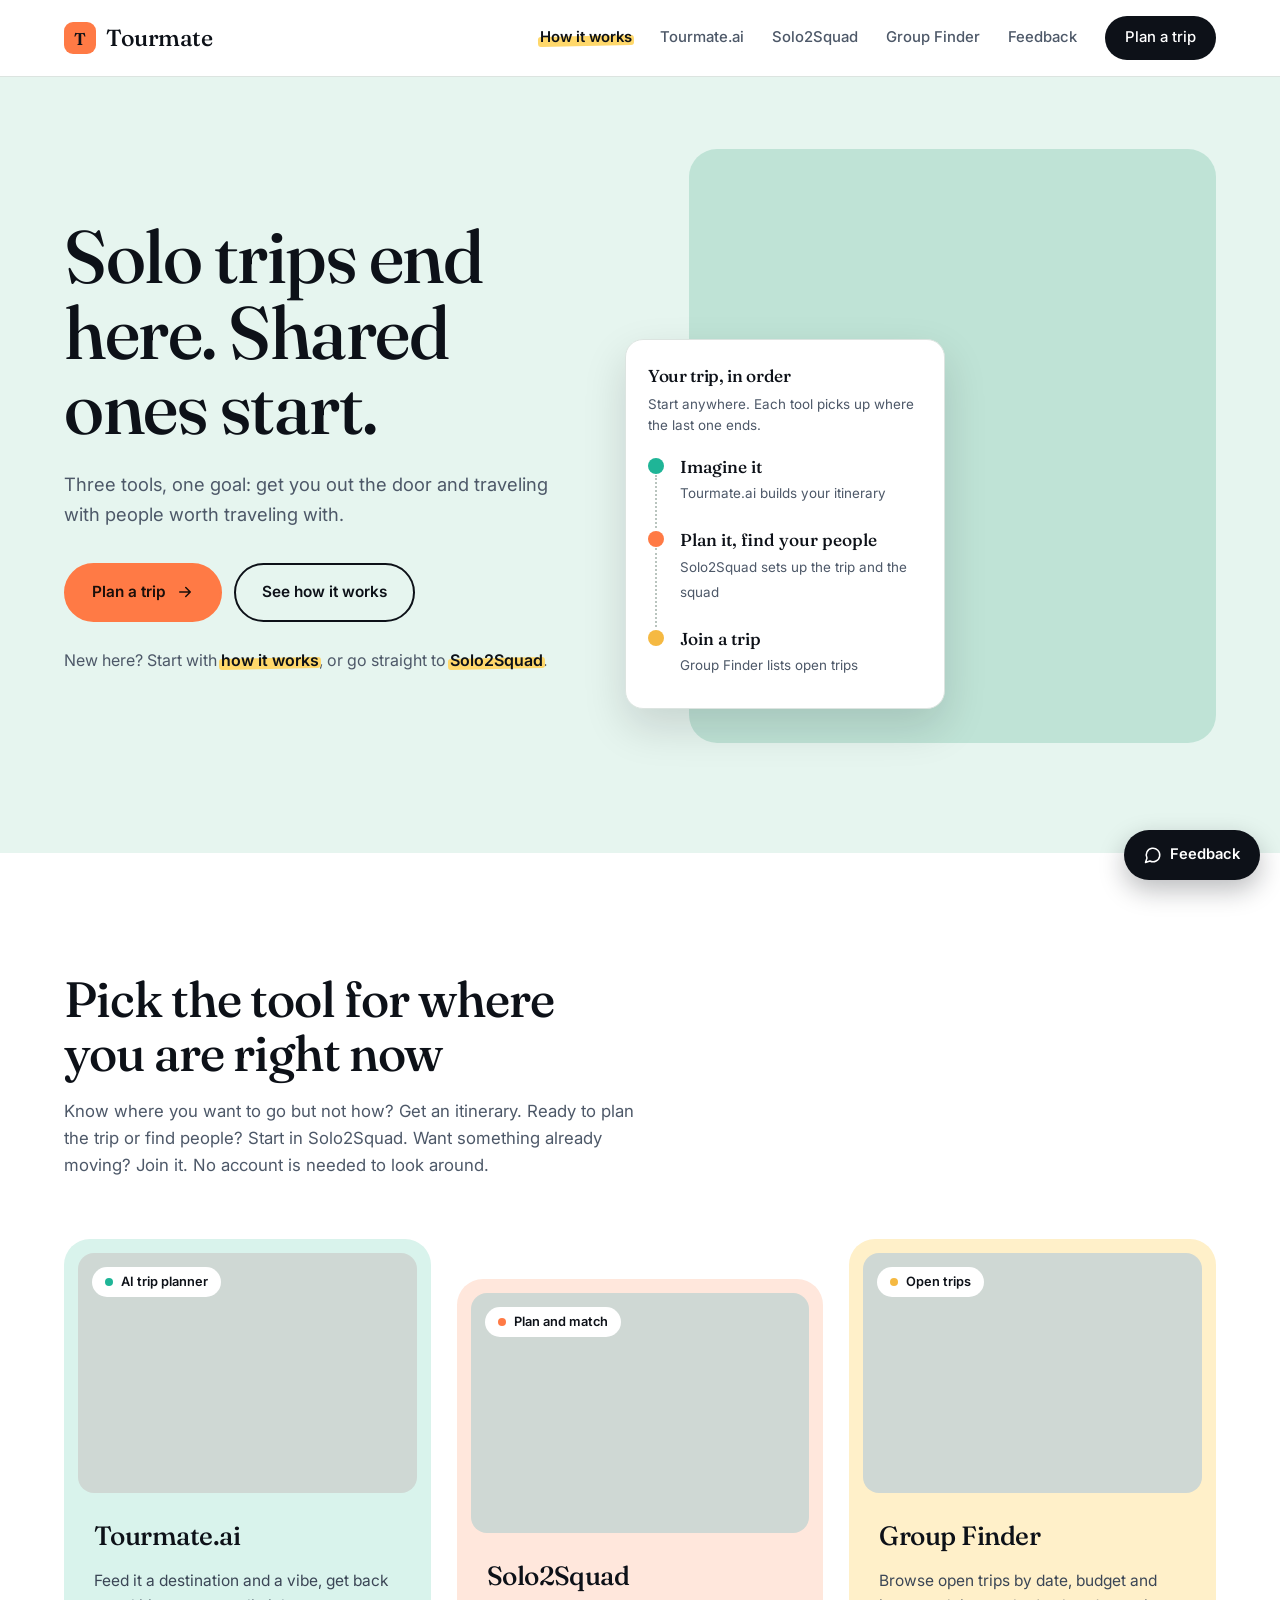
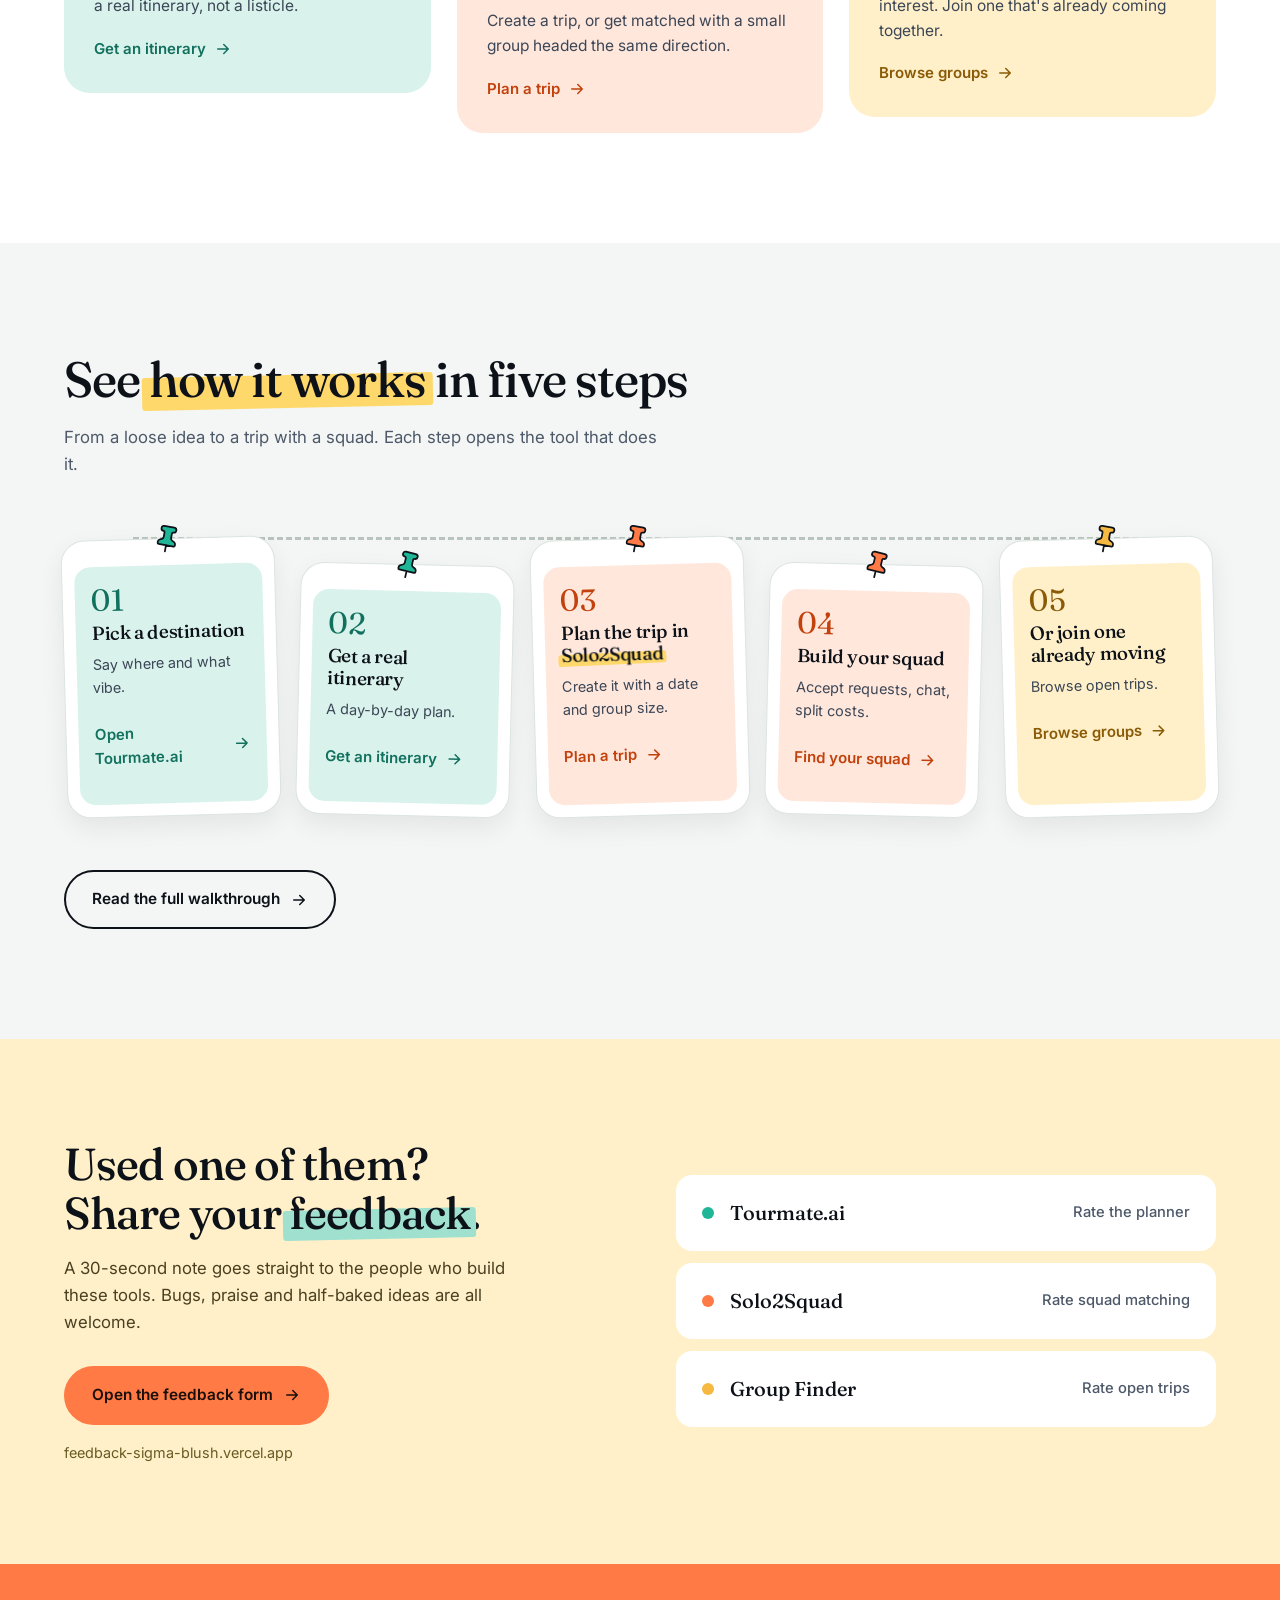
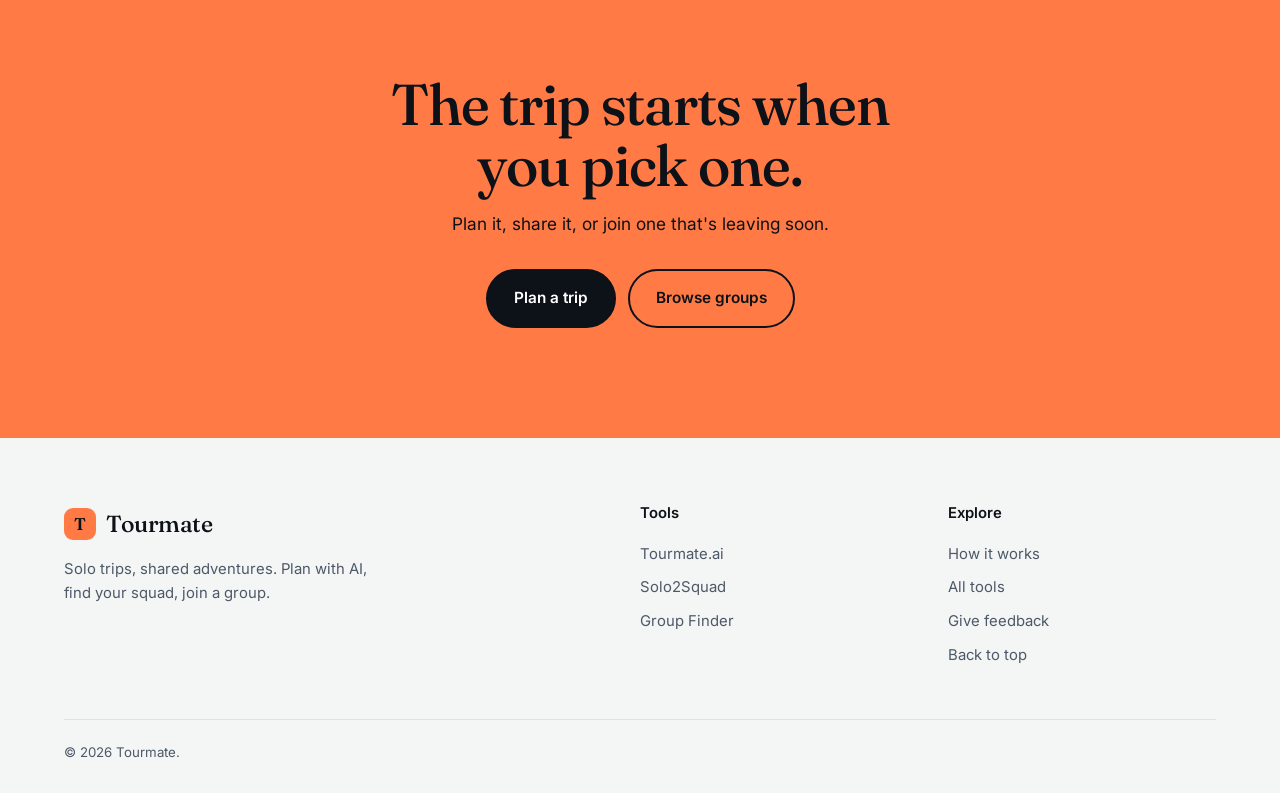
==== commit 0d704487: "Add How it works page, feedback section, light redesign" ====
--- a/index.html
+++ b/index.html
@@ -1,240 +1,1585 @@
-<!DOCTYPE html>
+<!doctype html>
 <html lang="en">
-<head>
-<meta charset="UTF-8">
-<meta name="viewport" content="width=device-width, initial-scale=1.0">
-<title>Tourmate - Solo trips, shared adventures</title>
-<meta name="description" content="Plan a trip with AI, find a squad to travel with, or join a group that is already coming together.">
-<meta name="theme-color" content="#ffffff">
-<link rel="icon" href="data:image/svg+xml,%3Csvg xmlns='http://www.w3.org/2000/svg' viewBox='0 0 64 64'%3E%3Crect width='64' height='64' rx='14' fill='%23ff7a45'/%3E%3Ctext x='32' y='45' text-anchor='middle' font-family='Georgia,serif' font-size='38' fill='%230d1118'%3ET%3C/text%3E%3C/svg%3E">
-<link rel="preconnect" href="https://fonts.googleapis.com"><link rel="preconnect" href="https://fonts.gstatic.com" crossorigin>
-<link href="https://fonts.googleapis.com/css2?family=Fraunces:opsz,wght@9..144,400;9..144,500;9..144,600&family=Inter:wght@400;500;600&display=swap" rel="stylesheet">
-<style>
-:root{
-  --g:max(5vw,calc((100vw - 1320px)/2));
-  --bg:#ffffff; --tint:#e6f5ef; --paper:#f3f6f4; --ink:#0d1118; --dim:#4d5868; --line:#dce4e0;
-  --coral:#ff7a45; --coral-d:#c2410c; --coral-t:#ffe7dc;
-  --teal:#1fb597; --teal-d:#12705e; --teal-t:#d9f3ec;
-  --gold:#f5b942; --gold-d:#8a5a06; --gold-t:#fff0c9;
-}
-*{box-sizing:border-box;margin:0;padding:0}
-html{scroll-behavior:smooth}
-body{background:var(--bg);color:var(--ink);font:400 16px/1.6 'Inter',sans-serif;-webkit-font-smoothing:antialiased}
-a{color:inherit;text-decoration:none}
-:focus-visible{outline:3px solid var(--ink);outline-offset:3px}
-h1,h2,h3,.brand{font-family:'Fraunces',serif;font-weight:500;letter-spacing:-.02em}
-
-/* Nav */
-.nav{position:sticky;top:0;z-index:20;background:var(--bg);border-bottom:1px solid var(--line)}
-.navin{padding:16px var(--g);display:flex;align-items:center;justify-content:space-between}
-.brand{font-size:1.45rem;display:flex;align-items:center;gap:10px;min-height:44px}
-.brand i{width:32px;height:32px;border-radius:9px;background:var(--coral);display:grid;place-items:center;font:600 17px 'Fraunces',serif;color:var(--ink);font-style:normal}
-.nav nav{display:flex;align-items:center;gap:28px;font-size:.93rem;font-weight:500;color:var(--dim)}
-.nav nav a:not(.pill){padding-block:10px}
-.nav nav a:hover{color:var(--ink)}
-.pill{background:var(--ink);color:#fff!important;border-radius:999px;padding:10px 20px;transition:background .2s}
-.pill:hover{background:var(--coral-d)}
-
-/* Buttons */
-.btn{display:inline-flex;align-items:center;gap:10px;font-weight:600;font-size:.96rem;padding:15px 26px;border-radius:999px;background:var(--coral);color:#1a0f0a;border:2px solid var(--coral);transition:background .2s,border-color .2s,transform .2s}
-.btn:hover{background:#ff9266;border-color:#ff9266;transform:translateY(-2px)}
-.btn.ghost{background:transparent;color:var(--ink);border-color:var(--ink)}.btn.ghost:hover{background:var(--ink);color:#fff;border-color:var(--ink)}
-.btn svg,.go svg{width:18px;height:18px;stroke:currentColor;fill:none;stroke-width:2;stroke-linecap:round;stroke-linejoin:round}
-.cta-row{display:flex;gap:12px;flex-wrap:wrap}
-
-/* Hero: one orchestrated entrance */
-.hero{background:var(--tint);padding:72px var(--g) 110px}
-.hero .in{display:grid;grid-template-columns:1.05fr 1fr;gap:72px;align-items:center}
-.hero h1{font-size:clamp(2.5rem,5.8vw,5.2rem);line-height:1.02;max-width:11ch;animation:rise .8s cubic-bezier(.2,.7,.2,1) both}
-.hero .sub{font-size:1.15rem;color:var(--dim);max-width:42ch;margin:24px 0 34px;animation:rise .8s .1s cubic-bezier(.2,.7,.2,1) both}
-.hero .cta-row{animation:rise .8s .2s cubic-bezier(.2,.7,.2,1) both}
-.shot{position:relative;animation:rise .8s .3s cubic-bezier(.2,.7,.2,1) both}
-.photo{height:min(66vh,600px);min-height:400px;border-radius:28px;background:#bfe3d6 url("https://images.unsplash.com/photo-1464822759023-fed622ff2c3b?w=1500&q=75") center/cover}
-.route{position:absolute;left:-64px;bottom:34px;width:320px;background:#fff;border:1px solid var(--line);border-radius:18px;padding:22px 22px 10px;box-shadow:0 18px 44px rgba(13,17,24,.14)}
-.route h2{font-size:1.08rem;margin-bottom:4px}.route>p{font-size:.84rem;color:var(--dim);margin-bottom:16px}
-.stop{position:relative;display:block;padding:0 0 20px 32px;transition:transform .2s}
-.stop:before{content:"";position:absolute;left:7px;top:22px;bottom:-2px;border-left:2px dotted #b9c4be}.stop:last-child:before{display:none}
-.stop:after{content:"";position:absolute;left:0;top:5px;width:16px;height:16px;border-radius:50%;background:var(--a)}
-.stop b{display:block;font-family:'Fraunces',serif;font-weight:500;font-size:1.08rem}.stop span{font-size:.84rem;color:var(--dim)}
-.stop:hover{transform:translateX(4px)}
-@keyframes rise{from{opacity:0;transform:translateY(20px)}to{opacity:1;transform:none}}
-
-/* Tools */
-.tools{padding:120px var(--g) 110px}
-.tools h2{font-size:clamp(2rem,4vw,3.1rem);line-height:1.08;max-width:18ch}
-.lead{color:var(--dim);max-width:54ch;margin:18px 0 60px;font-size:1.05rem}
-.cards{display:grid;grid-template-columns:repeat(3,1fr);gap:26px;align-items:start}
-.card:nth-child(2){margin-top:40px}
-.card{background:var(--t);border-radius:26px;padding:12px 12px 30px;display:flex;flex-direction:column;border:2px solid transparent;transition:transform .25s,border-color .25s}
-.card:hover{transform:translateY(-4px);border-color:var(--a)}
-.card .ph{position:relative;height:240px;border-radius:16px;background:#cfd8d4 center/cover}
-.card .tag{position:absolute;left:14px;top:14px;background:#fff;border-radius:999px;padding:5px 13px;font-size:.8rem;font-weight:600;display:flex;align-items:center;gap:8px}
-.card .tag:before{content:"";width:8px;height:8px;border-radius:50%;background:var(--a)}
-.card .bd{padding:22px 16px 0;display:flex;flex-direction:column;gap:12px}
-.card h3{font-size:1.65rem}.card p{color:#3b4656;font-size:.97rem}
-.go{padding-top:6px;display:flex;align-items:center;gap:8px;font-weight:600;font-size:.94rem;color:var(--ad)}
-.go svg{transition:transform .2s}.card:hover .go svg{transform:translateX(5px)}
-
-/* Feedback */
-.fb{background:var(--gold-t);padding:100px var(--g)}
-.fbin{display:grid;grid-template-columns:1fr 1fr;gap:72px;align-items:center}
-.fb h2{font-size:clamp(1.9rem,3.6vw,2.8rem);line-height:1.1;max-width:16ch}
-.fb p{color:#4a4020;max-width:44ch;margin:18px 0 30px;font-size:1.05rem}
-.fb .url{margin:16px 0 0;font-size:.9rem;color:#6a5a22;word-break:break-all}
-.fblist{list-style:none;display:grid;gap:12px}
-.fblist a{display:flex;align-items:center;gap:16px;background:#fff;border:2px solid transparent;border-radius:16px;padding:20px 24px;transition:border-color .2s,transform .2s}
-.fblist a:before{content:"";flex:none;width:12px;height:12px;border-radius:50%;background:var(--a)}
-.fblist b{font-family:'Fraunces',serif;font-weight:500;font-size:1.25rem}
-.fblist span{margin-left:auto;color:var(--dim);font-size:.92rem;font-weight:500}
-.fblist a:hover{border-color:var(--ink);transform:translateX(4px)}
-
-/* Closing band: flat colour */
-.band{background:var(--coral);color:var(--ink);text-align:center;padding:110px 5%}
-.band h2{font-size:clamp(2.1rem,4.8vw,3.6rem);line-height:1.06;max-width:16ch;margin:0 auto 14px}
-.band p{margin-bottom:32px;font-size:1.08rem}.band .cta-row{justify-content:center}
-.band .btn{background:var(--ink);border-color:var(--ink);color:#fff}.band .btn:hover{background:#26303f;border-color:#26303f}
-.band .btn.ghost{background:transparent;color:var(--ink)}.band .btn.ghost:hover{background:var(--ink);color:#fff}
-
-/* Footer */
-footer{background:var(--paper);padding:64px var(--g) 30px;font-size:.93rem;color:var(--dim)}
-.fcols{display:grid;grid-template-columns:2fr 1fr 1fr;gap:40px}
-footer .brand{color:var(--ink);margin-bottom:12px}footer p{max-width:34ch}
-footer h4{color:var(--ink);font-size:.93rem;font-weight:600;margin-bottom:12px}
-footer a{display:block;padding:5px 0}footer a:hover{color:var(--ink)}
-.fbase{margin-top:46px;padding-top:22px;border-top:1px solid var(--line);font-size:.83rem}
-
-/* Floating feedback button */
-.fab{position:fixed;right:20px;bottom:20px;z-index:30;display:inline-flex;align-items:center;gap:8px;background:var(--ink);color:#fff;padding:13px 20px;border-radius:999px;font-weight:600;font-size:.92rem;box-shadow:0 10px 26px rgba(13,17,24,.28);transition:background .2s,transform .2s}
-.fab:hover{background:var(--coral-d);transform:translateY(-2px)}
-.fab svg{width:18px;height:18px;stroke:currentColor;fill:none;stroke-width:2;stroke-linecap:round;stroke-linejoin:round}
-
-.burger{display:none;width:46px;height:46px;border:1px solid var(--line);border-radius:12px;background:var(--bg);cursor:pointer;place-items:center;color:var(--ink)}
-.burger svg{width:22px;height:22px;stroke:currentColor;fill:none;stroke-width:2;stroke-linecap:round}
-.burger .x{display:none}.nav.open .burger .x{display:block}.nav.open .burger .m{display:none}
-.sr{position:absolute;width:1px;height:1px;overflow:hidden;clip:rect(0 0 0 0);white-space:nowrap}
-@media(max-width:1060px){.route{left:16px;right:16px;width:auto;max-width:360px}}
-@media(max-width:980px){
-  .hero{padding:48px 5% 70px}.hero .in{grid-template-columns:1fr;gap:44px}.hero h1{max-width:14ch}
-  .photo{height:420px;min-height:0}.route{position:static;max-width:none;margin-top:-72px;margin-inline:16px;width:auto}
-  .cards{grid-template-columns:1fr}.card:nth-child(2){margin-top:0}.tools{padding:80px 5%}
-  .fbin{grid-template-columns:1fr;gap:40px}.fb{padding:76px 5%}.band{padding:84px 5%}
-  .fcols{grid-template-columns:1fr 1fr}.fcols>div:first-child{grid-column:1/-1}
-}
-@media(max-width:980px){
-  .burger{display:grid}
-  .nav nav{display:none;position:absolute;top:100%;left:0;right:0;background:var(--bg);border-bottom:1px solid var(--line);padding:8px var(--g) 22px;flex-direction:column;align-items:stretch;gap:0;box-shadow:0 18px 30px rgba(13,17,24,.08)}
-  .nav.open nav{display:flex}
-  .nav nav a:not(.pill){padding:15px 2px;font-size:1.05rem;border-bottom:1px solid var(--line)}
-  .nav nav a.pill{margin-top:16px;text-align:center;border:0;padding:15px 20px}
-}
-@media(max-width:560px){
-  .btn{padding:14px 22px}.cta-row .btn{flex:1 1 100%;justify-content:center}
-  .fab{right:14px;bottom:max(14px,env(safe-area-inset-bottom));padding:12px 16px}
-  .fblist a{padding:18px 18px}.fblist span{display:none}.fblist a:after{content:"Rate";margin-left:auto;color:var(--dim);font-size:.9rem;font-weight:500}
-  .fcols{grid-template-columns:1fr}
-}
-@media(pointer:coarse){footer a{padding:11px 0}}
-@media(prefers-reduced-motion:reduce){*{animation:none!important;transition:none!important;scroll-behavior:auto!important}}
-
-</style>
-</head>
-<body>
-<header class="nav" id="nav">
-  <div class="navin">
-    <a class="brand" href="#top" aria-label="Tourmate home"><i>T</i>Tourmate</a>
-    <button class="burger" id="burger" type="button" aria-expanded="false" aria-controls="menu"><span class="sr">Menu</span>
-      <svg class="m" viewBox="0 0 24 24" aria-hidden="true"><path d="M4 7h16M4 12h16M4 17h16"/></svg><svg class="x" viewBox="0 0 24 24" aria-hidden="true"><path d="M6 6l12 12M18 6L6 18"/></svg></button>
-    <nav id="menu" aria-label="Main">
-      <a href="#tools">Tools</a>
-      <a href="https://solo2squad-phi.vercel.app/" target="_blank" rel="noopener noreferrer">Solo2Squad</a>
-      <a href="https://tripsphere-three.vercel.app/" target="_blank" rel="noopener noreferrer">Group Finder</a>
-      <a href="https://feedback-sigma-blush.vercel.app" target="_blank" rel="noopener noreferrer">Feedback</a>
-      <a class="pill" href="https://tourmate.vedant-chavare.xyz" target="_blank" rel="noopener noreferrer">Plan a trip</a>
-    </nav>
-  </div>
-</header>
-
-<main id="top">
-<section class="hero" aria-label="Introduction">
-  <div class="in">
-    <div class="copy">
-      <h1>Solo trips end here. Shared ones start.</h1>
-      <p class="sub">Three tools, one goal: get you out the door and traveling with people worth traveling with.</p>
-      <div class="cta-row">
-        <a class="btn" href="https://tourmate.vedant-chavare.xyz" target="_blank" rel="noopener noreferrer">Plan with Tourmate.ai <svg viewBox="0 0 24 24" aria-hidden="true"><path d="M5 12h14M13 6l6 6-6 6"/></svg></a>
-        <a class="btn ghost" href="https://solo2squad-phi.vercel.app/" target="_blank" rel="noopener noreferrer">Find your squad</a>
+  <head>
+    <meta charset="UTF-8" />
+    <meta name="viewport" content="width=device-width, initial-scale=1.0" />
+    <title>Tourmate - Solo trips, shared adventures</title>
+    <meta
+      name="description"
+      content="Plan a trip with AI, find a squad to travel with, or join a group that is already coming together."
+    />
+    <meta name="theme-color" content="#ffffff" />
+    <link
+      rel="icon"
+      href="data:image/svg+xml,%3Csvg xmlns='http://www.w3.org/2000/svg' viewBox='0 0 64 64'%3E%3Crect width='64' height='64' rx='14' fill='%23ff7a45'/%3E%3Ctext x='32' y='45' text-anchor='middle' font-family='Georgia,serif' font-size='38' fill='%230d1118'%3ET%3C/text%3E%3C/svg%3E"
+    />
+    <link rel="preconnect" href="https://fonts.googleapis.com" />
+    <link rel="preconnect" href="https://fonts.gstatic.com" crossorigin />
+    <link
+      href="https://fonts.googleapis.com/css2?family=Fraunces:opsz,wght@9..144,400;9..144,500;9..144,600&family=Inter:wght@400;500;600&display=swap"
+      rel="stylesheet"
+    />
+    <script>
+      document.documentElement.className += " js";
+    </script>
+    <style>
+      :root {
+        --g: max(5vw, calc((100vw - 1320px) / 2));
+        --bg: #ffffff;
+        --tint: #e6f5ef;
+        --paper: #f3f6f4;
+        --ink: #0d1118;
+        --dim: #4d5868;
+        --line: #dce4e0;
+        --coral: #ff7a45;
+        --coral-d: #c2410c;
+        --coral-t: #ffe7dc;
+        --teal: #1fb597;
+        --teal-d: #12705e;
+        --teal-t: #d9f3ec;
+        --gold: #f5b942;
+        --gold-d: #8a5a06;
+        --gold-t: #fff0c9;
+      }
+      * {
+        box-sizing: border-box;
+        margin: 0;
+        padding: 0;
+      }
+      html {
+        scroll-behavior: smooth;
+      }
+      body {
+        background: var(--bg);
+        color: var(--ink);
+        font:
+          400 16px/1.6 "Inter",
+          sans-serif;
+        -webkit-font-smoothing: antialiased;
+      }
+      a {
+        color: inherit;
+        text-decoration: none;
+      }
+      :focus-visible {
+        outline: 3px solid var(--ink);
+        outline-offset: 3px;
+      }
+      h1,
+      h2,
+      h3,
+      .brand {
+        font-family: "Fraunces", serif;
+        font-weight: 500;
+        letter-spacing: -0.02em;
+      }
+
+      /* Nav */
+      .nav {
+        position: sticky;
+        top: 0;
+        z-index: 20;
+        background: var(--bg);
+        border-bottom: 1px solid var(--line);
+      }
+      .navin {
+        padding: 16px var(--g);
+        display: flex;
+        align-items: center;
+        justify-content: space-between;
+      }
+      .brand {
+        font-size: 1.45rem;
+        display: flex;
+        align-items: center;
+        gap: 10px;
+        min-height: 44px;
+      }
+      .brand i {
+        width: 32px;
+        height: 32px;
+        border-radius: 9px;
+        background: var(--coral);
+        display: grid;
+        place-items: center;
+        font:
+          600 17px "Fraunces",
+          serif;
+        color: var(--ink);
+        font-style: normal;
+      }
+      .nav nav {
+        display: flex;
+        align-items: center;
+        gap: 28px;
+        font-size: 0.93rem;
+        font-weight: 500;
+        color: var(--dim);
+      }
+      .nav nav a:not(.pill) {
+        padding-block: 10px;
+      }
+      .nav nav a:hover {
+        color: var(--ink);
+      }
+      .pill {
+        background: var(--ink);
+        color: #fff !important;
+        border-radius: 999px;
+        padding: 10px 20px;
+        transition: background 0.2s;
+      }
+      .pill:hover {
+        background: var(--coral-d);
+      }
+
+      /* Buttons */
+      .btn {
+        display: inline-flex;
+        align-items: center;
+        gap: 10px;
+        font-weight: 600;
+        font-size: 0.96rem;
+        padding: 15px 26px;
+        border-radius: 999px;
+        background: var(--coral);
+        color: #1a0f0a;
+        border: 2px solid var(--coral);
+        transition:
+          background 0.2s,
+          border-color 0.2s,
+          transform 0.2s;
+      }
+      .btn:hover {
+        background: #ff9266;
+        border-color: #ff9266;
+        transform: translateY(-2px);
+      }
+      .btn.ghost {
+        background: transparent;
+        color: var(--ink);
+        border-color: var(--ink);
+      }
+      .btn.ghost:hover {
+        background: var(--ink);
+        color: #fff;
+        border-color: var(--ink);
+      }
+      .btn svg,
+      .go svg {
+        width: 18px;
+        height: 18px;
+        stroke: currentColor;
+        fill: none;
+        stroke-width: 2;
+        stroke-linecap: round;
+        stroke-linejoin: round;
+      }
+      .cta-row {
+        display: flex;
+        gap: 12px;
+        flex-wrap: wrap;
+      }
+
+      /* Hero: one orchestrated entrance */
+      .hero {
+        background: var(--tint);
+        padding: 72px var(--g) 110px;
+      }
+      .hero .in {
+        display: grid;
+        grid-template-columns: 1.05fr 1fr;
+        gap: 72px;
+        align-items: center;
+      }
+      .hero h1 {
+        font-size: clamp(2.5rem, 5.8vw, 5.2rem);
+        line-height: 1.02;
+        max-width: 11ch;
+        animation: rise 0.8s cubic-bezier(0.2, 0.7, 0.2, 1) both;
+      }
+      .hero .sub {
+        font-size: 1.15rem;
+        color: var(--dim);
+        max-width: 42ch;
+        margin: 24px 0 34px;
+        animation: rise 0.8s 0.1s cubic-bezier(0.2, 0.7, 0.2, 1) both;
+      }
+      .hero .cta-row {
+        animation: rise 0.8s 0.2s cubic-bezier(0.2, 0.7, 0.2, 1) both;
+      }
+      .shot {
+        position: relative;
+        animation: rise 0.8s 0.3s cubic-bezier(0.2, 0.7, 0.2, 1) both;
+      }
+      .photo {
+        height: min(66vh, 600px);
+        min-height: 400px;
+        border-radius: 28px;
+        background: #bfe3d6
+          url("https://images.unsplash.com/photo-1464822759023-fed622ff2c3b?w=1500&q=75")
+          center/cover;
+      }
+      .route {
+        position: absolute;
+        left: -64px;
+        bottom: 34px;
+        width: 320px;
+        background: #fff;
+        border: 1px solid var(--line);
+        border-radius: 18px;
+        padding: 22px 22px 10px;
+        box-shadow: 0 18px 44px rgba(13, 17, 24, 0.14);
+      }
+      .route h2 {
+        font-size: 1.08rem;
+        margin-bottom: 4px;
+      }
+      .route > p {
+        font-size: 0.84rem;
+        color: var(--dim);
+        margin-bottom: 16px;
+      }
+      .stop {
+        position: relative;
+        display: block;
+        padding: 0 0 20px 32px;
+        transition: transform 0.2s;
+      }
+      .stop:before {
+        content: "";
+        position: absolute;
+        left: 7px;
+        top: 22px;
+        bottom: -2px;
+        border-left: 2px dotted #b9c4be;
+      }
+      .stop:last-child:before {
+        display: none;
+      }
+      .stop:after {
+        content: "";
+        position: absolute;
+        left: 0;
+        top: 5px;
+        width: 16px;
+        height: 16px;
+        border-radius: 50%;
+        background: var(--a);
+      }
+      .stop b {
+        display: block;
+        font-family: "Fraunces", serif;
+        font-weight: 500;
+        font-size: 1.08rem;
+      }
+      .stop span {
+        font-size: 0.84rem;
+        color: var(--dim);
+      }
+      .stop:hover {
+        transform: translateX(4px);
+      }
+      @keyframes rise {
+        from {
+          opacity: 0;
+          transform: translateY(20px);
+        }
+        to {
+          opacity: 1;
+          transform: none;
+        }
+      }
+
+      /* Tools */
+      .tools {
+        padding: 120px var(--g) 110px;
+      }
+      .tools h2 {
+        font-size: clamp(2rem, 4vw, 3.1rem);
+        line-height: 1.08;
+        max-width: 18ch;
+      }
+      .lead {
+        color: var(--dim);
+        max-width: 54ch;
+        margin: 18px 0 60px;
+        font-size: 1.05rem;
+      }
+      .cards {
+        display: grid;
+        grid-template-columns: repeat(3, 1fr);
+        gap: 26px;
+        align-items: start;
+      }
+      .card:nth-child(2) {
+        margin-top: 40px;
+      }
+      .card {
+        background: var(--t);
+        border-radius: 26px;
+        padding: 12px 12px 30px;
+        display: flex;
+        flex-direction: column;
+        border: 2px solid transparent;
+        transition:
+          transform 0.25s,
+          border-color 0.25s;
+      }
+      .card:hover {
+        transform: translateY(-4px);
+        border-color: var(--a);
+      }
+      .card .ph {
+        position: relative;
+        height: 240px;
+        border-radius: 16px;
+        background: #cfd8d4 center/cover;
+      }
+      .card .tag {
+        position: absolute;
+        left: 14px;
+        top: 14px;
+        background: #fff;
+        border-radius: 999px;
+        padding: 5px 13px;
+        font-size: 0.8rem;
+        font-weight: 600;
+        display: flex;
+        align-items: center;
+        gap: 8px;
+      }
+      .card .tag:before {
+        content: "";
+        width: 8px;
+        height: 8px;
+        border-radius: 50%;
+        background: var(--a);
+      }
+      .card .bd {
+        padding: 22px 16px 0;
+        display: flex;
+        flex-direction: column;
+        gap: 12px;
+      }
+      .card h3 {
+        font-size: 1.65rem;
+      }
+      .card p {
+        color: #3b4656;
+        font-size: 0.97rem;
+      }
+      .go {
+        padding-top: 6px;
+        display: flex;
+        align-items: center;
+        gap: 8px;
+        font-weight: 600;
+        font-size: 0.94rem;
+        color: var(--ad);
+      }
+      .go svg {
+        transition: transform 0.2s;
+      }
+      .card:hover .go svg {
+        transform: translateX(5px);
+      }
+
+      /* Feedback */
+      .fb {
+        background: var(--gold-t);
+        padding: 100px var(--g);
+      }
+      .fbin {
+        display: grid;
+        grid-template-columns: 1fr 1fr;
+        gap: 72px;
+        align-items: center;
+      }
+      .fb h2 {
+        font-size: clamp(1.9rem, 3.6vw, 2.8rem);
+        line-height: 1.1;
+        max-width: 16ch;
+      }
+      .fb p {
+        color: #4a4020;
+        max-width: 44ch;
+        margin: 18px 0 30px;
+        font-size: 1.05rem;
+      }
+      .fb .url {
+        margin: 16px 0 0;
+        font-size: 0.9rem;
+        color: #6a5a22;
+        word-break: break-all;
+      }
+      .fblist {
+        list-style: none;
+        display: grid;
+        gap: 12px;
+      }
+      .fblist a {
+        display: flex;
+        align-items: center;
+        gap: 16px;
+        background: #fff;
+        border: 2px solid transparent;
+        border-radius: 16px;
+        padding: 20px 24px;
+        transition:
+          border-color 0.2s,
+          transform 0.2s;
+      }
+      .fblist a:before {
+        content: "";
+        flex: none;
+        width: 12px;
+        height: 12px;
+        border-radius: 50%;
+        background: var(--a);
+      }
+      .fblist b {
+        font-family: "Fraunces", serif;
+        font-weight: 500;
+        font-size: 1.25rem;
+      }
+      .fblist span {
+        margin-left: auto;
+        color: var(--dim);
+        font-size: 0.92rem;
+        font-weight: 500;
+      }
+      .fblist a:hover {
+        border-color: var(--ink);
+        transform: translateX(4px);
+      }
+
+      /* Closing band: flat colour */
+      .band {
+        background: var(--coral);
+        color: var(--ink);
+        text-align: center;
+        padding: 110px 5%;
+      }
+      .band h2 {
+        font-size: clamp(2.1rem, 4.8vw, 3.6rem);
+        line-height: 1.06;
+        max-width: 16ch;
+        margin: 0 auto 14px;
+      }
+      .band p {
+        margin-bottom: 32px;
+        font-size: 1.08rem;
+      }
+      .band .cta-row {
+        justify-content: center;
+      }
+      .band .btn {
+        background: var(--ink);
+        border-color: var(--ink);
+        color: #fff;
+      }
+      .band .btn:hover {
+        background: #26303f;
+        border-color: #26303f;
+      }
+      .band .btn.ghost {
+        background: transparent;
+        color: var(--ink);
+      }
+      .band .btn.ghost:hover {
+        background: var(--ink);
+        color: #fff;
+      }
+
+      /* Footer */
+      footer {
+        background: var(--paper);
+        padding: 64px var(--g) 30px;
+        font-size: 0.93rem;
+        color: var(--dim);
+      }
+      .fcols {
+        display: grid;
+        grid-template-columns: 2fr 1fr 1fr;
+        gap: 40px;
+      }
+      footer .brand {
+        color: var(--ink);
+        margin-bottom: 12px;
+      }
+      footer p {
+        max-width: 34ch;
+      }
+      footer h4 {
+        color: var(--ink);
+        font-size: 0.93rem;
+        font-weight: 600;
+        margin-bottom: 12px;
+      }
+      footer a {
+        display: block;
+        padding: 5px 0;
+      }
+      footer a:hover {
+        color: var(--ink);
+      }
+      .fbase {
+        margin-top: 46px;
+        padding-top: 22px;
+        border-top: 1px solid var(--line);
+        font-size: 0.83rem;
+      }
+
+      /* Floating feedback button */
+      .fab {
+        position: fixed;
+        right: 20px;
+        bottom: 20px;
+        z-index: 30;
+        display: inline-flex;
+        align-items: center;
+        gap: 8px;
+        background: var(--ink);
+        color: #fff;
+        padding: 13px 20px;
+        border-radius: 999px;
+        font-weight: 600;
+        font-size: 0.92rem;
+        box-shadow: 0 10px 26px rgba(13, 17, 24, 0.28);
+        transition:
+          background 0.2s,
+          transform 0.2s;
+      }
+      .fab:hover {
+        background: var(--coral-d);
+        transform: translateY(-2px);
+      }
+      .fab svg {
+        width: 18px;
+        height: 18px;
+        stroke: currentColor;
+        fill: none;
+        stroke-width: 2;
+        stroke-linecap: round;
+        stroke-linejoin: round;
+      }
+
+      .burger {
+        display: none;
+        width: 46px;
+        height: 46px;
+        border: 1px solid var(--line);
+        border-radius: 12px;
+        background: var(--bg);
+        cursor: pointer;
+        place-items: center;
+        color: var(--ink);
+      }
+      .burger svg {
+        width: 22px;
+        height: 22px;
+        stroke: currentColor;
+        fill: none;
+        stroke-width: 2;
+        stroke-linecap: round;
+      }
+      .burger .x {
+        display: none;
+      }
+      .nav.open .burger .x {
+        display: block;
+      }
+      .nav.open .burger .m {
+        display: none;
+      }
+      .sr {
+        position: absolute;
+        width: 1px;
+        height: 1px;
+        overflow: hidden;
+        clip: rect(0 0 0 0);
+        white-space: nowrap;
+      }
+      @media (max-width: 1060px) {
+        .route {
+          left: 16px;
+          right: 16px;
+          width: auto;
+          max-width: 360px;
+        }
+      }
+      @media (max-width: 980px) {
+        .hero {
+          padding: 48px 5% 70px;
+        }
+        .hero .in {
+          grid-template-columns: 1fr;
+          gap: 44px;
+        }
+        .hero h1 {
+          max-width: 14ch;
+        }
+        .photo {
+          height: 420px;
+          min-height: 0;
+        }
+        .route {
+          position: static;
+          max-width: none;
+          margin-top: -72px;
+          margin-inline: 16px;
+          width: auto;
+        }
+        .cards {
+          grid-template-columns: 1fr;
+        }
+        .card:nth-child(2) {
+          margin-top: 0;
+        }
+        .tools {
+          padding: 80px 5%;
+        }
+        .fbin {
+          grid-template-columns: 1fr;
+          gap: 40px;
+        }
+        .fb {
+          padding: 76px 5%;
+        }
+        .band {
+          padding: 84px 5%;
+        }
+        .fcols {
+          grid-template-columns: 1fr 1fr;
+        }
+        .fcols > div:first-child {
+          grid-column: 1/-1;
+        }
+      }
+      @media (max-width: 980px) {
+        .burger {
+          display: grid;
+        }
+        .nav nav {
+          display: none;
+          position: absolute;
+          top: 100%;
+          left: 0;
+          right: 0;
+          background: var(--bg);
+          border-bottom: 1px solid var(--line);
+          padding: 8px var(--g) 22px;
+          flex-direction: column;
+          align-items: stretch;
+          gap: 0;
+          box-shadow: 0 18px 30px rgba(13, 17, 24, 0.08);
+        }
+        .nav.open nav {
+          display: flex;
+        }
+        .nav nav a:not(.pill) {
+          padding: 15px 2px;
+          font-size: 1.05rem;
+          border-bottom: 1px solid var(--line);
+        }
+        .nav nav a.pill {
+          margin-top: 16px;
+          text-align: center;
+          border: 0;
+          padding: 15px 20px;
+        }
+      }
+      @media (max-width: 560px) {
+        .btn {
+          padding: 14px 22px;
+        }
+        .cta-row .btn {
+          flex: 1 1 100%;
+          justify-content: center;
+        }
+        .fab {
+          right: 14px;
+          bottom: max(14px, env(safe-area-inset-bottom));
+          padding: 12px 16px;
+        }
+        .fblist a {
+          padding: 18px 18px;
+        }
+        .fblist span {
+          display: none;
+        }
+        .fblist a:after {
+          content: "Rate";
+          margin-left: auto;
+          color: var(--dim);
+          font-size: 0.9rem;
+          font-weight: 500;
+        }
+        .fcols {
+          grid-template-columns: 1fr;
+        }
+      }
+      @media (pointer: coarse) {
+        footer a {
+          padding: 11px 0;
+        }
+      }
+      @media (prefers-reduced-motion: reduce) {
+        * {
+          animation: none !important;
+          transition: none !important;
+          scroll-behavior: auto !important;
+        }
+      }
+
+      /* ===== Added: nav state, highlight, pinned steps, how-it-works page ===== */
+      .nav nav a.navhl {
+        color: var(--ink);
+        font-weight: 600;
+      }
+      .hl {
+        position: relative;
+        display: inline;
+        white-space: nowrap;
+        isolation: isolate;
+        --hlc: #ffd86b;
+      }
+      .hl:before {
+        content: "";
+        position: absolute;
+        z-index: -1;
+        left: -0.14em;
+        right: -0.14em;
+        bottom: -0.02em;
+        height: 0.66em;
+        background: var(--hlc);
+        border-radius: 3px;
+        transform: rotate(-1.2deg);
+        transform-origin: left center;
+        transition: transform 0.7s cubic-bezier(0.2, 0.7, 0.2, 1) var(--d, 0s);
+      }
+      .js .hl:before {
+        transform: scaleX(0) rotate(-1.2deg);
+      }
+      .js .hl.shown:before {
+        transform: scaleX(1) rotate(-1.2deg);
+      }
+      .fb .hl {
+        --hlc: #9fe0cf;
+      }
+      .band .hl {
+        --hlc: #ffffff;
+      }
+      .phead .hl {
+        --hlc: #ffd86b;
+      }
+      .newhere {
+        margin-top: 26px;
+        color: var(--dim);
+        font-size: 1rem;
+        animation: rise 0.8s 0.3s cubic-bezier(0.2, 0.7, 0.2, 1) both;
+      }
+      .newhere a {
+        font-weight: 600;
+        color: var(--ink);
+      }
+
+      .step {
+        position: relative;
+        background: #fff;
+        border: 1px solid var(--line);
+        border-radius: 24px;
+        padding: 26px 12px 12px;
+        transform: rotate(var(--r, 0deg));
+        transition:
+          transform 0.3s cubic-bezier(0.2, 0.7, 0.2, 1),
+          box-shadow 0.3s;
+        box-shadow: 0 10px 26px rgba(13, 17, 24, 0.07);
+      }
+      .step:hover {
+        transform: rotate(0deg) translateY(-4px);
+        box-shadow: 0 18px 38px rgba(13, 17, 24, 0.12);
+      }
+      .pin {
+        position: absolute;
+        top: -15px;
+        left: 50%;
+        width: 30px;
+        height: 30px;
+        margin-left: -15px;
+        fill: var(--a);
+        stroke: var(--ink);
+        stroke-width: 1.4;
+        stroke-linejoin: round;
+        stroke-linecap: round;
+        transform: rotate(12deg);
+      }
+      .panel {
+        background: var(--t);
+        border-radius: 16px;
+        padding: 22px 22px 24px;
+        display: flex;
+        flex-direction: column;
+        gap: 8px;
+        height: 100%;
+      }
+      .num {
+        font-family: "Fraunces", serif;
+        font-size: 2.4rem;
+        line-height: 1;
+        color: var(--ad);
+      }
+      .panel h3 {
+        font-size: 1.4rem;
+        line-height: 1.15;
+      }
+      .panel p {
+        color: #3b4656;
+        font-size: 0.96rem;
+      }
+      .panel .go {
+        margin-top: 4px;
+        padding: 12px 0;
+      }
+      .js .step {
+        opacity: 0;
+        translate: 0 24px;
+        transition:
+          opacity 0.6s,
+          translate 0.6s,
+          transform 0.3s cubic-bezier(0.2, 0.7, 0.2, 1),
+          box-shadow 0.3s;
+      }
+      .js .step.shown {
+        opacity: 1;
+        translate: 0 0;
+      }
+
+      /* Homepage section */
+      .how {
+        padding: 110px var(--g);
+        background: var(--paper);
+      }
+      .how h2 {
+        font-size: clamp(2rem, 4vw, 3.1rem);
+        line-height: 1.08;
+        max-width: 20ch;
+      }
+      .row5 {
+        position: relative;
+        display: grid;
+        grid-template-columns: repeat(5, 1fr);
+        gap: 20px;
+        margin-top: 20px;
+      }
+      .row5:before {
+        content: "";
+        position: absolute;
+        left: 6%;
+        right: 6%;
+        top: -1px;
+        border-top: 3px dashed #b9c4be;
+      }
+      .row5 .step:nth-child(odd) {
+        --r: -1.6deg;
+      }
+      .row5 .step:nth-child(even) {
+        --r: 1.4deg;
+        margin-top: 26px;
+      }
+      .row5 .panel {
+        padding: 18px 16px 20px;
+      }
+      .row5 .panel h3 {
+        font-size: 1.18rem;
+      }
+      .row5 .panel p {
+        font-size: 0.9rem;
+      }
+      .row5 .num {
+        font-size: 1.9rem;
+      }
+      .how .more {
+        margin-top: 54px;
+      }
+
+      /* How-it-works page */
+      .phead {
+        background: var(--tint);
+        padding: 72px var(--g) 70px;
+      }
+      .phead h1 {
+        font-size: clamp(2.4rem, 5.4vw, 4.6rem);
+        line-height: 1.04;
+        max-width: 14ch;
+        animation: rise 0.8s cubic-bezier(0.2, 0.7, 0.2, 1) both;
+      }
+      .phead p {
+        font-size: 1.15rem;
+        color: var(--dim);
+        max-width: 52ch;
+        margin-top: 22px;
+        animation: rise 0.8s 0.1s cubic-bezier(0.2, 0.7, 0.2, 1) both;
+      }
+      .pad {
+        padding: 84px var(--g) 90px;
+        background: #fff
+          url("data:image/svg+xml,%3Csvg xmlns='http://www.w3.org/2000/svg' width='10' height='44'%3E%3Crect y='43' width='10' height='1' fill='%23e6ece9'/%3E%3C/svg%3E");
+      }
+      .tl {
+        position: relative;
+        display: grid;
+        grid-template-columns: 1fr 72px 1fr;
+        row-gap: 46px;
+        max-width: 1040px;
+        margin: 0 auto;
+      }
+      .tl:before {
+        content: "";
+        position: absolute;
+        left: 50%;
+        top: 10px;
+        bottom: 10px;
+        border-left: 3px dashed #b9c4be;
+        margin-left: -1.5px;
+      }
+      .tl .step {
+        max-width: 430px;
+      }
+      .tl .step.l {
+        justify-self: end;
+      }
+      .tl .step.r {
+        justify-self: start;
+      }
+      .dot {
+        align-self: center;
+        justify-self: center;
+        width: 18px;
+        height: 18px;
+        border-radius: 50%;
+        background: var(--a);
+        border: 4px solid #fff;
+        box-shadow: 0 0 0 2px var(--a);
+        position: relative;
+        z-index: 1;
+      }
+      .tl .panel p {
+        font-size: 1rem;
+      }
+      .cta2 {
+        margin-top: 60px;
+        text-align: center;
+      }
+
+      @media (max-width: 1180px) {
+        .row5 {
+          grid-template-columns: repeat(2, 1fr);
+        }
+        .row5:before {
+          display: none;
+        }
+        .row5 .step:nth-child(even) {
+          margin-top: 0;
+        }
+        .row5 .step:last-child {
+          grid-column: 1/-1;
+          max-width: 50%;
+          justify-self: center;
+        }
+      }
+      @media (max-width: 760px) {
+        .how {
+          padding: 76px 5%;
+        }
+        .row5 {
+          grid-template-columns: 1fr;
+          gap: 34px;
+        }
+        .row5 .step:last-child {
+          max-width: none;
+        }
+        .phead {
+          padding: 48px 5% 46px;
+        }
+        .pad {
+          padding: 60px 5% 70px;
+        }
+        .tl {
+          grid-template-columns: 30px 1fr;
+          row-gap: 38px;
+        }
+        .tl:before {
+          left: 15px;
+          margin-left: -1.5px;
+        }
+        .tl .step {
+          grid-column: 2 !important;
+          max-width: none;
+          justify-self: stretch !important;
+        }
+        .tl .dot {
+          grid-column: 1 !important;
+        }
+      }
+      @media (prefers-reduced-motion: reduce) {
+        .js .step {
+          opacity: 1;
+          translate: 0 0;
+        }
+        .js .hl:before {
+          transform: rotate(-1.2deg) !important;
+        }
+      }
+    </style>
+  </head>
+  <body>
+    <header class="nav" id="nav">
+      <div class="navin">
+        <a class="brand" href="#top" aria-label="Tourmate home"
+          ><i>T</i>Tourmate</a
+        >
+        <button
+          class="burger"
+          id="burger"
+          type="button"
+          aria-expanded="false"
+          aria-controls="menu"
+        >
+          <span class="sr">Menu</span>
+          <svg class="m" viewBox="0 0 24 24" aria-hidden="true">
+            <path d="M4 7h16M4 12h16M4 17h16" /></svg
+          ><svg class="x" viewBox="0 0 24 24" aria-hidden="true">
+            <path d="M6 6l12 12M18 6L6 18" />
+          </svg>
+        </button>
+        <nav id="menu" aria-label="Main">
+          <a class="navhl" href="how-it-works.html"
+            ><span class="hl" style="--d: 0.35s">How it works</span></a
+          >
+          <a
+            href="https://tourmate.vedant-chavare.xyz"
+            target="_blank"
+            rel="noopener noreferrer"
+            >Tourmate.ai</a
+          >
+          <a
+            href="https://solo2squad-phi.vercel.app/"
+            target="_blank"
+            rel="noopener noreferrer"
+            >Solo2Squad</a
+          >
+          <a
+            href="https://tripsphere-three.vercel.app/"
+            target="_blank"
+            rel="noopener noreferrer"
+            >Group Finder</a
+          >
+          <a
+            href="https://feedback-sigma-blush.vercel.app"
+            target="_blank"
+            rel="noopener noreferrer"
+            >Feedback</a
+          >
+          <a
+            class="pill"
+            href="https://solo2squad-phi.vercel.app/"
+            target="_blank"
+            rel="noopener noreferrer"
+            >Plan a trip</a
+          >
+        </nav>
       </div>
-    </div>
-    <div class="shot">
-      <div class="photo" role="img" aria-label="Snow-capped mountains above a green valley"></div>
-      <aside class="route" aria-label="Your trip, in order">
-        <h2>Your trip, in order</h2><p>Start anywhere. Each tool picks up where the last one ends.</p>
-        <a class="stop" style="--a:var(--teal)" href="https://tourmate.vedant-chavare.xyz" target="_blank" rel="noopener noreferrer"><b>Plan it</b><span>Tourmate.ai builds your itinerary</span></a>
-        <a class="stop" style="--a:var(--coral)" href="https://solo2squad-phi.vercel.app/" target="_blank" rel="noopener noreferrer"><b>Find your people</b><span>Solo2Squad matches you with a group</span></a>
-        <a class="stop" style="--a:var(--gold)" href="https://tripsphere-three.vercel.app/" target="_blank" rel="noopener noreferrer"><b>Join a trip</b><span>Group Finder lists open trips</span></a>
-      </aside>
-    </div>
-  </div>
-</section>
-
-<section class="tools" id="tools" aria-labelledby="th">
-  <h2 id="th">Pick the tool for where you are right now</h2>
-  <p class="lead">Know where you want to go but not how? Plan it. Know how but not with whom? Find a squad. Want something already moving? Join it. No account is needed to look around.</p>
-  <div class="cards">
-    <a class="card" style="--a:var(--teal);--ad:var(--teal-d);--t:var(--teal-t)" href="https://tourmate.vedant-chavare.xyz" target="_blank" rel="noopener noreferrer">
-      <div class="ph" role="img" aria-label="Mountain lake at dawn" style="background-image:url('https://images.unsplash.com/photo-1506905925346-21bda4d32df4?w=900&q=70')"><span class="tag">AI trip planner</span></div>
-      <div class="bd"><h3>Tourmate.ai</h3><p>Feed it a destination and a vibe, get back a real itinerary, not a listicle.</p><span class="go">Plan a trip <svg viewBox="0 0 24 24" aria-hidden="true"><path d="M5 12h14M13 6l6 6-6 6"/></svg></span></div>
-    </a>
-    <a class="card" style="--a:var(--coral);--ad:var(--coral-d);--t:var(--coral-t)" href="https://solo2squad-phi.vercel.app/" target="_blank" rel="noopener noreferrer">
-      <div class="ph" role="img" aria-label="Friends on a road trip" style="background-image:url('https://images.unsplash.com/photo-1469854523086-cc02fe5d8800?w=900&q=70')"><span class="tag">Travel matching</span></div>
-      <div class="bd"><h3>Solo2Squad</h3><p>Traveling alone but don't want to stay that way? Get matched with a small group headed the same direction.</p><span class="go">Find your squad <svg viewBox="0 0 24 24" aria-hidden="true"><path d="M5 12h14M13 6l6 6-6 6"/></svg></span></div>
-    </a>
-    <a class="card" style="--a:var(--gold);--ad:var(--gold-d);--t:var(--gold-t)" href="https://tripsphere-three.vercel.app/" target="_blank" rel="noopener noreferrer">
-      <div class="ph" role="img" aria-label="Old city street at golden hour" style="background-image:url('https://images.unsplash.com/photo-1548013146-72479768bada?w=900&q=70')"><span class="tag">Open trips</span></div>
-      <div class="bd"><h3>Group Finder</h3><p>Browse open trips by date, budget and interest. Join one that's already coming together.</p><span class="go">Browse groups <svg viewBox="0 0 24 24" aria-hidden="true"><path d="M5 12h14M13 6l6 6-6 6"/></svg></span></div>
-    </a>
-  </div>
-</section>
-
-<section class="fb" id="feedback" aria-labelledby="fh">
-  <div class="fbin">
-    <div class="fbcopy">
-      <h2 id="fh">Used one of them? Tell us how it went.</h2>
-      <p>A 30-second note goes straight to the people who build these tools. Bugs, praise and half-baked ideas are all welcome.</p>
-      <a class="btn" href="https://feedback-sigma-blush.vercel.app" target="_blank" rel="noopener noreferrer">Open the feedback form <svg viewBox="0 0 24 24" aria-hidden="true"><path d="M5 12h14M13 6l6 6-6 6"/></svg></a>
-      <p class="url">feedback-sigma-blush.vercel.app</p>
-    </div>
-    <ul class="fblist" aria-label="Give feedback on a specific tool">
-      <li><a style="--a:var(--teal)" href="https://feedback-sigma-blush.vercel.app/?project=tourmate" target="_blank" rel="noopener noreferrer"><b>Tourmate.ai</b><span>Rate the planner</span></a></li>
-      <li><a style="--a:var(--coral)" href="https://feedback-sigma-blush.vercel.app/?project=solo2squad" target="_blank" rel="noopener noreferrer"><b>Solo2Squad</b><span>Rate squad matching</span></a></li>
-      <li><a style="--a:var(--gold)" href="https://feedback-sigma-blush.vercel.app/?project=groupfinder" target="_blank" rel="noopener noreferrer"><b>Group Finder</b><span>Rate open trips</span></a></li>
-    </ul>
-  </div>
-</section>
-
-<section class="band" aria-labelledby="bh"><h2 id="bh">The trip starts when you pick one.</h2><p>Plan it, share it, or join one that's leaving soon.</p>
-  <div class="cta-row"><a class="btn" href="https://tourmate.vedant-chavare.xyz" target="_blank" rel="noopener noreferrer">Plan a trip</a><a class="btn ghost" href="https://tripsphere-three.vercel.app/" target="_blank" rel="noopener noreferrer">Browse groups</a></div></section>
-</main>
-
-<footer>
-  <div class="fcols">
-    <div><div class="brand"><i>T</i>Tourmate</div><p>Solo trips, shared adventures. Plan with AI, find your squad, join a group.</p></div>
-    <div><h4>Tools</h4><a href="https://tourmate.vedant-chavare.xyz" target="_blank" rel="noopener noreferrer">Tourmate.ai</a><a href="https://solo2squad-phi.vercel.app/" target="_blank" rel="noopener noreferrer">Solo2Squad</a><a href="https://tripsphere-three.vercel.app/" target="_blank" rel="noopener noreferrer">Group Finder</a></div>
-    <div><h4>Explore</h4><a href="#tools">All tools</a><a href="https://feedback-sigma-blush.vercel.app" target="_blank" rel="noopener noreferrer">Give feedback</a><a href="#top">Back to top</a></div>
-  </div>
-  <div class="fbase">&copy; 2026 Tourmate.</div>
-</footer>
-
-<a class="fab" href="https://feedback-sigma-blush.vercel.app" target="_blank" rel="noopener noreferrer"><svg viewBox="0 0 24 24" aria-hidden="true"><path d="M7.9 20A9 9 0 1 0 4 16.1L2 22z"/></svg>Feedback</a>
-
-<script>
-(function () {
-  var nav = document.getElementById("nav"), btn = document.getElementById("burger");
-  function set(open) { nav.classList.toggle("open", open); btn.setAttribute("aria-expanded", open); }
-  btn.addEventListener("click", function () { set(!nav.classList.contains("open")); });
-  nav.addEventListener("click", function (e) { if (e.target.closest("nav a")) set(false); });
-  document.addEventListener("keydown", function (e) { if (e.key === "Escape") set(false); });
-})();
-</script>
-</body>
+    </header>
+
+    <main id="top">
+      <section class="hero" aria-label="Introduction">
+        <div class="in">
+          <div class="copy">
+            <h1>Solo trips end here. Shared ones start.</h1>
+            <p class="sub">
+              Three tools, one goal: get you out the door and traveling with
+              people worth traveling with.
+            </p>
+            <div class="cta-row">
+              <a
+                class="btn"
+                href="https://solo2squad-phi.vercel.app/"
+                target="_blank"
+                rel="noopener noreferrer"
+                >Plan a trip
+                <svg viewBox="0 0 24 24" aria-hidden="true">
+                  <path d="M5 12h14M13 6l6 6-6 6" /></svg
+              ></a>
+              <a class="btn ghost" href="how-it-works.html">See how it works</a>
+            </div>
+            <p class="newhere">
+              New here? Start with
+              <span class="hl" style="--d: 0.5s"
+                ><a href="how-it-works.html">how it works</a></span
+              >, or go straight to
+              <span class="hl" style="--d: 0.7s"
+                ><a
+                  href="https://solo2squad-phi.vercel.app/"
+                  target="_blank"
+                  rel="noopener noreferrer"
+                  >Solo2Squad</a
+                ></span
+              >.
+            </p>
+          </div>
+          <div class="shot">
+            <div
+              class="photo"
+              role="img"
+              aria-label="Snow-capped mountains above a green valley"
+            ></div>
+            <aside class="route" aria-label="Your trip, in order">
+              <h2>Your trip, in order</h2>
+              <p>Start anywhere. Each tool picks up where the last one ends.</p>
+              <a
+                class="stop"
+                style="--a: var(--teal)"
+                href="https://tourmate.vedant-chavare.xyz"
+                target="_blank"
+                rel="noopener noreferrer"
+                ><b>Imagine it</b
+                ><span>Tourmate.ai builds your itinerary</span></a
+              >
+              <a
+                class="stop"
+                style="--a: var(--coral)"
+                href="https://solo2squad-phi.vercel.app/"
+                target="_blank"
+                rel="noopener noreferrer"
+                ><b>Plan it, find your people</b
+                ><span>Solo2Squad sets up the trip and the squad</span></a
+              >
+              <a
+                class="stop"
+                style="--a: var(--gold)"
+                href="https://tripsphere-three.vercel.app/"
+                target="_blank"
+                rel="noopener noreferrer"
+                ><b>Join a trip</b><span>Group Finder lists open trips</span></a
+              >
+            </aside>
+          </div>
+        </div>
+      </section>
+
+      <section class="tools" id="tools" aria-labelledby="th">
+        <h2 id="th">Pick the tool for where you are right now</h2>
+        <p class="lead">
+          Know where you want to go but not how? Get an itinerary. Ready to plan
+          the trip or find people? Start in Solo2Squad. Want something already
+          moving? Join it. No account is needed to look around.
+        </p>
+        <div class="cards">
+          <a
+            class="card"
+            style="--a: var(--teal); --ad: var(--teal-d); --t: var(--teal-t)"
+            href="https://tourmate.vedant-chavare.xyz"
+            target="_blank"
+            rel="noopener noreferrer"
+          >
+            <div
+              class="ph"
+              role="img"
+              aria-label="Mountain lake at dawn"
+              style="
+                background-image: url(&quot;https://images.unsplash.com/photo-1506905925346-21bda4d32df4?w=900&q=70&quot;);
+              "
+            >
+              <span class="tag">AI trip planner</span>
+            </div>
+            <div class="bd">
+              <h3>Tourmate.ai</h3>
+              <p>
+                Feed it a destination and a vibe, get back a real itinerary, not
+                a listicle.
+              </p>
+              <span class="go"
+                >Get an itinerary
+                <svg viewBox="0 0 24 24" aria-hidden="true">
+                  <path d="M5 12h14M13 6l6 6-6 6" /></svg
+              ></span>
+            </div>
+          </a>
+          <a
+            class="card"
+            style="--a: var(--coral); --ad: var(--coral-d); --t: var(--coral-t)"
+            href="https://solo2squad-phi.vercel.app/"
+            target="_blank"
+            rel="noopener noreferrer"
+          >
+            <div
+              class="ph"
+              role="img"
+              aria-label="Friends on a road trip"
+              style="
+                background-image: url(&quot;https://images.unsplash.com/photo-1469854523086-cc02fe5d8800?w=900&q=70&quot;);
+              "
+            >
+              <span class="tag">Plan and match</span>
+            </div>
+            <div class="bd">
+              <h3>Solo2Squad</h3>
+              <p>
+                Create a trip, or get matched with a small group headed the same
+                direction.
+              </p>
+              <span class="go"
+                >Plan a trip
+                <svg viewBox="0 0 24 24" aria-hidden="true">
+                  <path d="M5 12h14M13 6l6 6-6 6" /></svg
+              ></span>
+            </div>
+          </a>
+          <a
+            class="card"
+            style="--a: var(--gold); --ad: var(--gold-d); --t: var(--gold-t)"
+            href="https://tripsphere-three.vercel.app/"
+            target="_blank"
+            rel="noopener noreferrer"
+          >
+            <div
+              class="ph"
+              role="img"
+              aria-label="Old city street at golden hour"
+              style="
+                background-image: url(&quot;https://images.unsplash.com/photo-1548013146-72479768bada?w=900&q=70&quot;);
+              "
+            >
+              <span class="tag">Open trips</span>
+            </div>
+            <div class="bd">
+              <h3>Group Finder</h3>
+              <p>
+                Browse open trips by date, budget and interest. Join one that's
+                already coming together.
+              </p>
+              <span class="go"
+                >Browse groups
+                <svg viewBox="0 0 24 24" aria-hidden="true">
+                  <path d="M5 12h14M13 6l6 6-6 6" /></svg
+              ></span>
+            </div>
+          </a>
+        </div>
+      </section>
+
+      <section class="how" id="how" aria-labelledby="hh">
+        <h2 id="hh">
+          See <span class="hl" style="--d: 0.1s">how it works</span> in five
+          steps
+        </h2>
+        <p class="lead">
+          From a loose idea to a trip with a squad. Each step opens the tool
+          that does it.
+        </p>
+        <div class="row5">
+          <article
+            class="step"
+            style="--a: var(--teal); --ad: var(--teal-d); --t: var(--teal-t)"
+          >
+            <svg class="pin" viewBox="0 0 24 24" aria-hidden="true">
+              <path
+                d="M12 17v5M9 10.76a2 2 0 0 1-1.11 1.79l-1.78.9A2 2 0 0 0 5 15.24V16a1 1 0 0 0 1 1h12a1 1 0 0 0 1-1v-.76a2 2 0 0 0-1.11-1.79l-1.78-.9A2 2 0 0 1 15 10.76V7a1 1 0 0 1 1-1 2 2 0 0 0 0-4H8a2 2 0 0 0 0 4 1 1 0 0 1 1 1z"
+              />
+            </svg>
+            <div class="panel">
+              <span class="num">01</span>
+              <h3>Pick a destination</h3>
+              <p>Say where and what vibe.</p>
+              <a
+                class="go"
+                href="https://tourmate.vedant-chavare.xyz"
+                target="_blank"
+                rel="noopener noreferrer"
+                >Open Tourmate.ai
+                <svg viewBox="0 0 24 24" aria-hidden="true">
+                  <path d="M5 12h14M13 6l6 6-6 6" /></svg
+              ></a>
+            </div>
+          </article>
+          <article
+            class="step"
+            style="--a: var(--teal); --ad: var(--teal-d); --t: var(--teal-t)"
+          >
+            <svg class="pin" viewBox="0 0 24 24" aria-hidden="true">
+              <path
+                d="M12 17v5M9 10.76a2 2 0 0 1-1.11 1.79l-1.78.9A2 2 0 0 0 5 15.24V16a1 1 0 0 0 1 1h12a1 1 0 0 0 1-1v-.76a2 2 0 0 0-1.11-1.79l-1.78-.9A2 2 0 0 1 15 10.76V7a1 1 0 0 1 1-1 2 2 0 0 0 0-4H8a2 2 0 0 0 0 4 1 1 0 0 1 1 1z"
+              />
+            </svg>
+            <div class="panel">
+              <span class="num">02</span>
+              <h3>Get a real itinerary</h3>
+              <p>A day-by-day plan.</p>
+              <a
+                class="go"
+                href="https://tourmate.vedant-chavare.xyz"
+                target="_blank"
+                rel="noopener noreferrer"
+                >Get an itinerary
+                <svg viewBox="0 0 24 24" aria-hidden="true">
+                  <path d="M5 12h14M13 6l6 6-6 6" /></svg
+              ></a>
+            </div>
+          </article>
+          <article
+            class="step"
+            style="--a: var(--coral); --ad: var(--coral-d); --t: var(--coral-t)"
+          >
+            <svg class="pin" viewBox="0 0 24 24" aria-hidden="true">
+              <path
+                d="M12 17v5M9 10.76a2 2 0 0 1-1.11 1.79l-1.78.9A2 2 0 0 0 5 15.24V16a1 1 0 0 0 1 1h12a1 1 0 0 0 1-1v-.76a2 2 0 0 0-1.11-1.79l-1.78-.9A2 2 0 0 1 15 10.76V7a1 1 0 0 1 1-1 2 2 0 0 0 0-4H8a2 2 0 0 0 0 4 1 1 0 0 1 1 1z"
+              />
+            </svg>
+            <div class="panel">
+              <span class="num">03</span>
+              <h3>
+                Plan the trip in
+                <span class="hl" style="--d: 0.15s">Solo2Squad</span>
+              </h3>
+              <p>Create it with a date and group size.</p>
+              <a
+                class="go"
+                href="https://solo2squad-phi.vercel.app/"
+                target="_blank"
+                rel="noopener noreferrer"
+                >Plan a trip
+                <svg viewBox="0 0 24 24" aria-hidden="true">
+                  <path d="M5 12h14M13 6l6 6-6 6" /></svg
+              ></a>
+            </div>
+          </article>
+          <article
+            class="step"
+            style="--a: var(--coral); --ad: var(--coral-d); --t: var(--coral-t)"
+          >
+            <svg class="pin" viewBox="0 0 24 24" aria-hidden="true">
+              <path
+                d="M12 17v5M9 10.76a2 2 0 0 1-1.11 1.79l-1.78.9A2 2 0 0 0 5 15.24V16a1 1 0 0 0 1 1h12a1 1 0 0 0 1-1v-.76a2 2 0 0 0-1.11-1.79l-1.78-.9A2 2 0 0 1 15 10.76V7a1 1 0 0 1 1-1 2 2 0 0 0 0-4H8a2 2 0 0 0 0 4 1 1 0 0 1 1 1z"
+              />
+            </svg>
+            <div class="panel">
+              <span class="num">04</span>
+              <h3>Build your squad</h3>
+              <p>Accept requests, chat, split costs.</p>
+              <a
+                class="go"
+                href="https://solo2squad-phi.vercel.app/"
+                target="_blank"
+                rel="noopener noreferrer"
+                >Find your squad
+                <svg viewBox="0 0 24 24" aria-hidden="true">
+                  <path d="M5 12h14M13 6l6 6-6 6" /></svg
+              ></a>
+            </div>
+          </article>
+          <article
+            class="step"
+            style="--a: var(--gold); --ad: var(--gold-d); --t: var(--gold-t)"
+          >
+            <svg class="pin" viewBox="0 0 24 24" aria-hidden="true">
+              <path
+                d="M12 17v5M9 10.76a2 2 0 0 1-1.11 1.79l-1.78.9A2 2 0 0 0 5 15.24V16a1 1 0 0 0 1 1h12a1 1 0 0 0 1-1v-.76a2 2 0 0 0-1.11-1.79l-1.78-.9A2 2 0 0 1 15 10.76V7a1 1 0 0 1 1-1 2 2 0 0 0 0-4H8a2 2 0 0 0 0 4 1 1 0 0 1 1 1z"
+              />
+            </svg>
+            <div class="panel">
+              <span class="num">05</span>
+              <h3>Or join one already moving</h3>
+              <p>Browse open trips.</p>
+              <a
+                class="go"
+                href="https://tripsphere-three.vercel.app/"
+                target="_blank"
+                rel="noopener noreferrer"
+                >Browse groups
+                <svg viewBox="0 0 24 24" aria-hidden="true">
+                  <path d="M5 12h14M13 6l6 6-6 6" /></svg
+              ></a>
+            </div>
+          </article>
+        </div>
+        <div class="more">
+          <a class="btn ghost" href="how-it-works.html"
+            >Read the full walkthrough
+            <svg viewBox="0 0 24 24" aria-hidden="true">
+              <path d="M5 12h14M13 6l6 6-6 6" /></svg
+          ></a>
+        </div>
+      </section>
+
+      <section class="fb" id="feedback" aria-labelledby="fh">
+        <div class="fbin">
+          <div class="fbcopy">
+            <h2 id="fh">
+              Used one of them? Share your
+              <span class="hl" style="--d: 0.1s">feedback</span>.
+            </h2>
+            <p>
+              A 30-second note goes straight to the people who build these
+              tools. Bugs, praise and half-baked ideas are all welcome.
+            </p>
+            <a
+              class="btn"
+              href="https://feedback-sigma-blush.vercel.app"
+              target="_blank"
+              rel="noopener noreferrer"
+              >Open the feedback form
+              <svg viewBox="0 0 24 24" aria-hidden="true">
+                <path d="M5 12h14M13 6l6 6-6 6" /></svg
+            ></a>
+            <p class="url">feedback-sigma-blush.vercel.app</p>
+          </div>
+          <ul class="fblist" aria-label="Give feedback on a specific tool">
+            <li>
+              <a
+                style="--a: var(--teal)"
+                href="https://feedback-sigma-blush.vercel.app/?project=tourmate"
+                target="_blank"
+                rel="noopener noreferrer"
+                ><b>Tourmate.ai</b><span>Rate the planner</span></a
+              >
+            </li>
+            <li>
+              <a
+                style="--a: var(--coral)"
+                href="https://feedback-sigma-blush.vercel.app/?project=solo2squad"
+                target="_blank"
+                rel="noopener noreferrer"
+                ><b>Solo2Squad</b><span>Rate squad matching</span></a
+              >
+            </li>
+            <li>
+              <a
+                style="--a: var(--gold)"
+                href="https://feedback-sigma-blush.vercel.app/?project=groupfinder"
+                target="_blank"
+                rel="noopener noreferrer"
+                ><b>Group Finder</b><span>Rate open trips</span></a
+              >
+            </li>
+          </ul>
+        </div>
+      </section>
+
+      <section class="band" aria-labelledby="bh">
+        <h2 id="bh">The trip starts when you pick one.</h2>
+        <p>Plan it, share it, or join one that's leaving soon.</p>
+        <div class="cta-row">
+          <a
+            class="btn"
+            href="https://solo2squad-phi.vercel.app/"
+            target="_blank"
+            rel="noopener noreferrer"
+            >Plan a trip</a
+          ><a
+            class="btn ghost"
+            href="https://tripsphere-three.vercel.app/"
+            target="_blank"
+            rel="noopener noreferrer"
+            >Browse groups</a
+          >
+        </div>
+      </section>
+    </main>
+
+    <footer>
+      <div class="fcols">
+        <div>
+          <div class="brand"><i>T</i>Tourmate</div>
+          <p>
+            Solo trips, shared adventures. Plan with AI, find your squad, join a
+            group.
+          </p>
+        </div>
+        <div>
+          <h4>Tools</h4>
+          <a
+            href="https://tourmate.vedant-chavare.xyz"
+            target="_blank"
+            rel="noopener noreferrer"
+            >Tourmate.ai</a
+          ><a
+            href="https://solo2squad-phi.vercel.app/"
+            target="_blank"
+            rel="noopener noreferrer"
+            >Solo2Squad</a
+          ><a
+            href="https://tripsphere-three.vercel.app/"
+            target="_blank"
+            rel="noopener noreferrer"
+            >Group Finder</a
+          >
+        </div>
+        <div>
+          <h4>Explore</h4>
+          <a href="how-it-works.html">How it works</a
+          ><a href="#tools">All tools</a
+          ><a
+            href="https://feedback-sigma-blush.vercel.app"
+            target="_blank"
+            rel="noopener noreferrer"
+            >Give feedback</a
+          ><a href="#top">Back to top</a>
+        </div>
+      </div>
+      <div class="fbase">&copy; 2026 Tourmate.</div>
+    </footer>
+
+    <a
+      class="fab"
+      href="https://feedback-sigma-blush.vercel.app"
+      target="_blank"
+      rel="noopener noreferrer"
+      ><svg viewBox="0 0 24 24" aria-hidden="true">
+        <path d="M7.9 20A9 9 0 1 0 4 16.1L2 22z" /></svg
+      >Feedback</a
+    >
+
+    <script>
+      (function () {
+        var nav = document.getElementById("nav"),
+          btn = document.getElementById("burger");
+        function set(o) {
+          nav.classList.toggle("open", o);
+          btn.setAttribute("aria-expanded", o);
+        }
+        btn.addEventListener("click", function () {
+          set(!nav.classList.contains("open"));
+        });
+        nav.addEventListener("click", function (e) {
+          if (e.target.closest("nav a")) set(false);
+        });
+        document.addEventListener("keydown", function (e) {
+          if (e.key === "Escape") set(false);
+        });
+        var els = document.querySelectorAll(".hl,.step");
+        if (!("IntersectionObserver" in window)) {
+          els.forEach(function (e) {
+            e.classList.add("shown");
+          });
+          return;
+        }
+        var io = new IntersectionObserver(
+          function (list) {
+            list.forEach(function (x) {
+              if (x.isIntersecting) {
+                x.target.classList.add("shown");
+                io.unobserve(x.target);
+              }
+            });
+          },
+          { threshold: 0.35 },
+        );
+        els.forEach(function (e) {
+          io.observe(e);
+        });
+      })();
+    </script>
+  </body>
 </html>
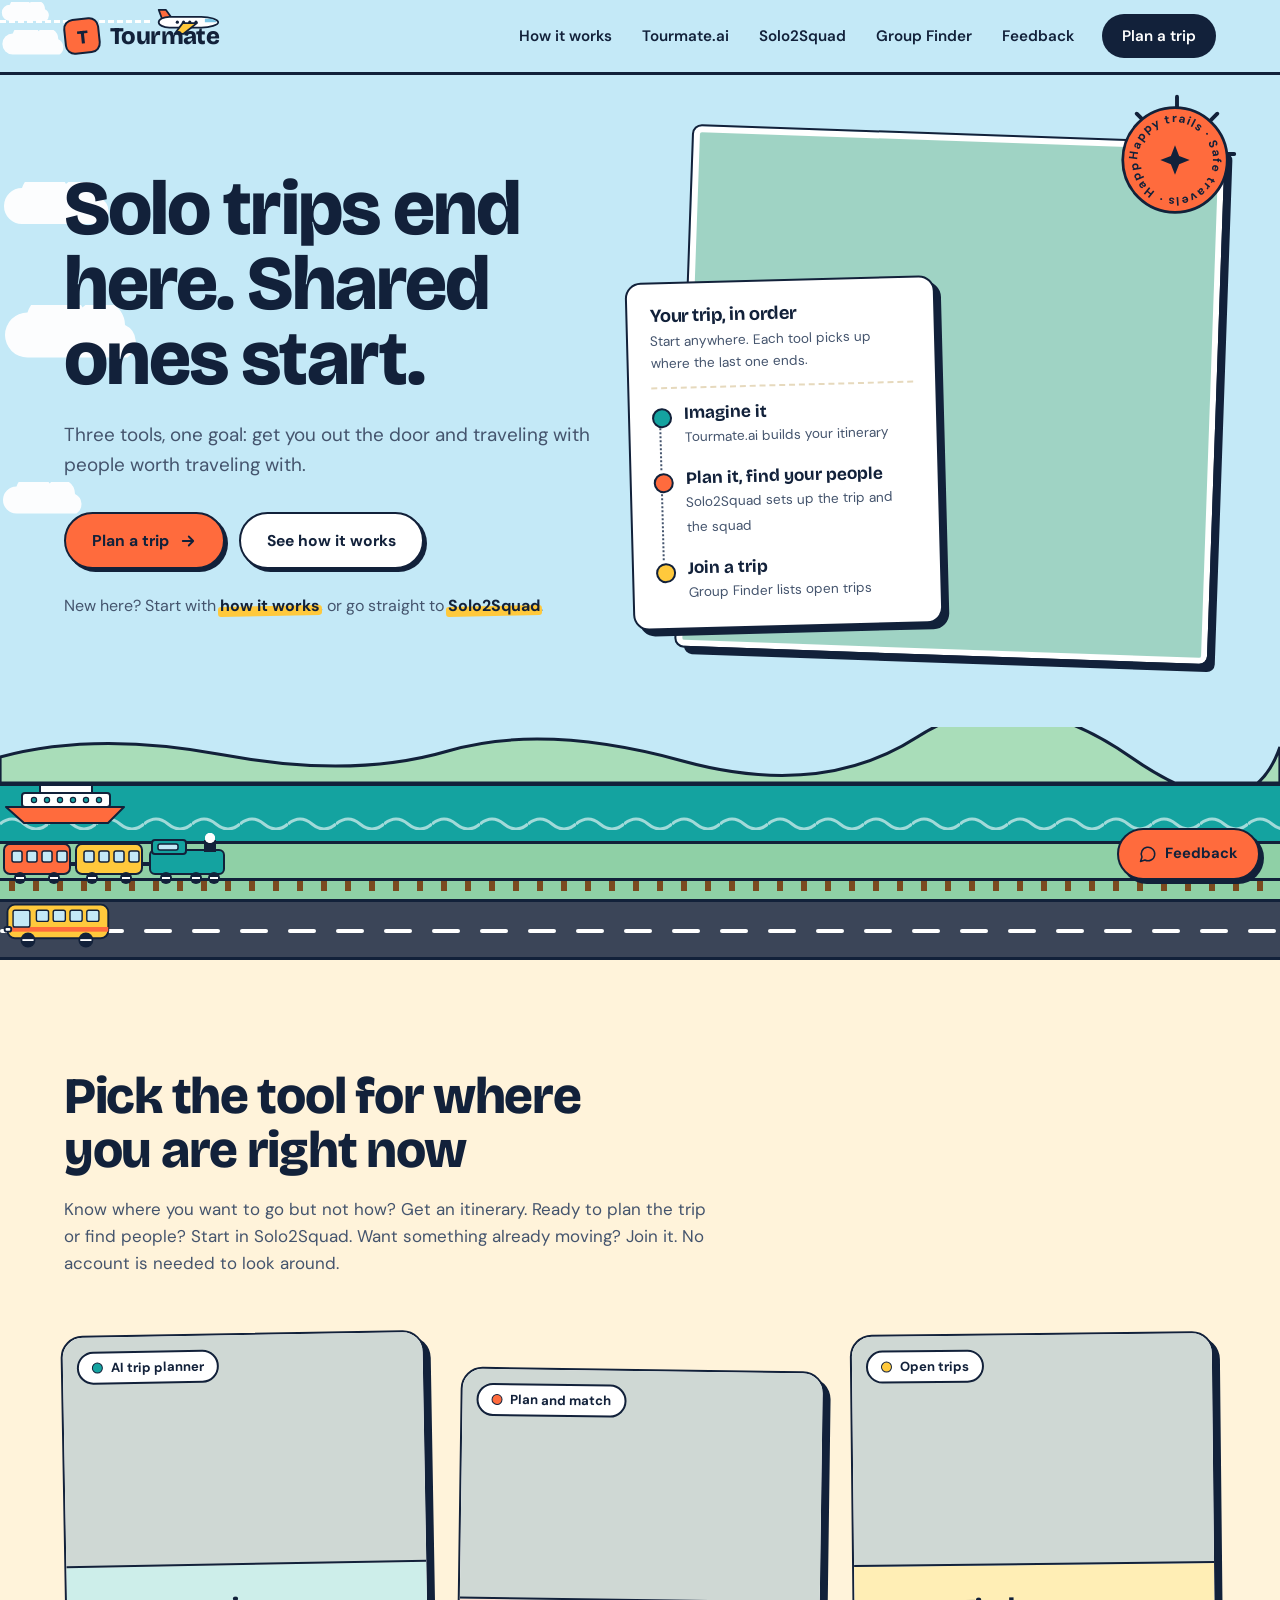
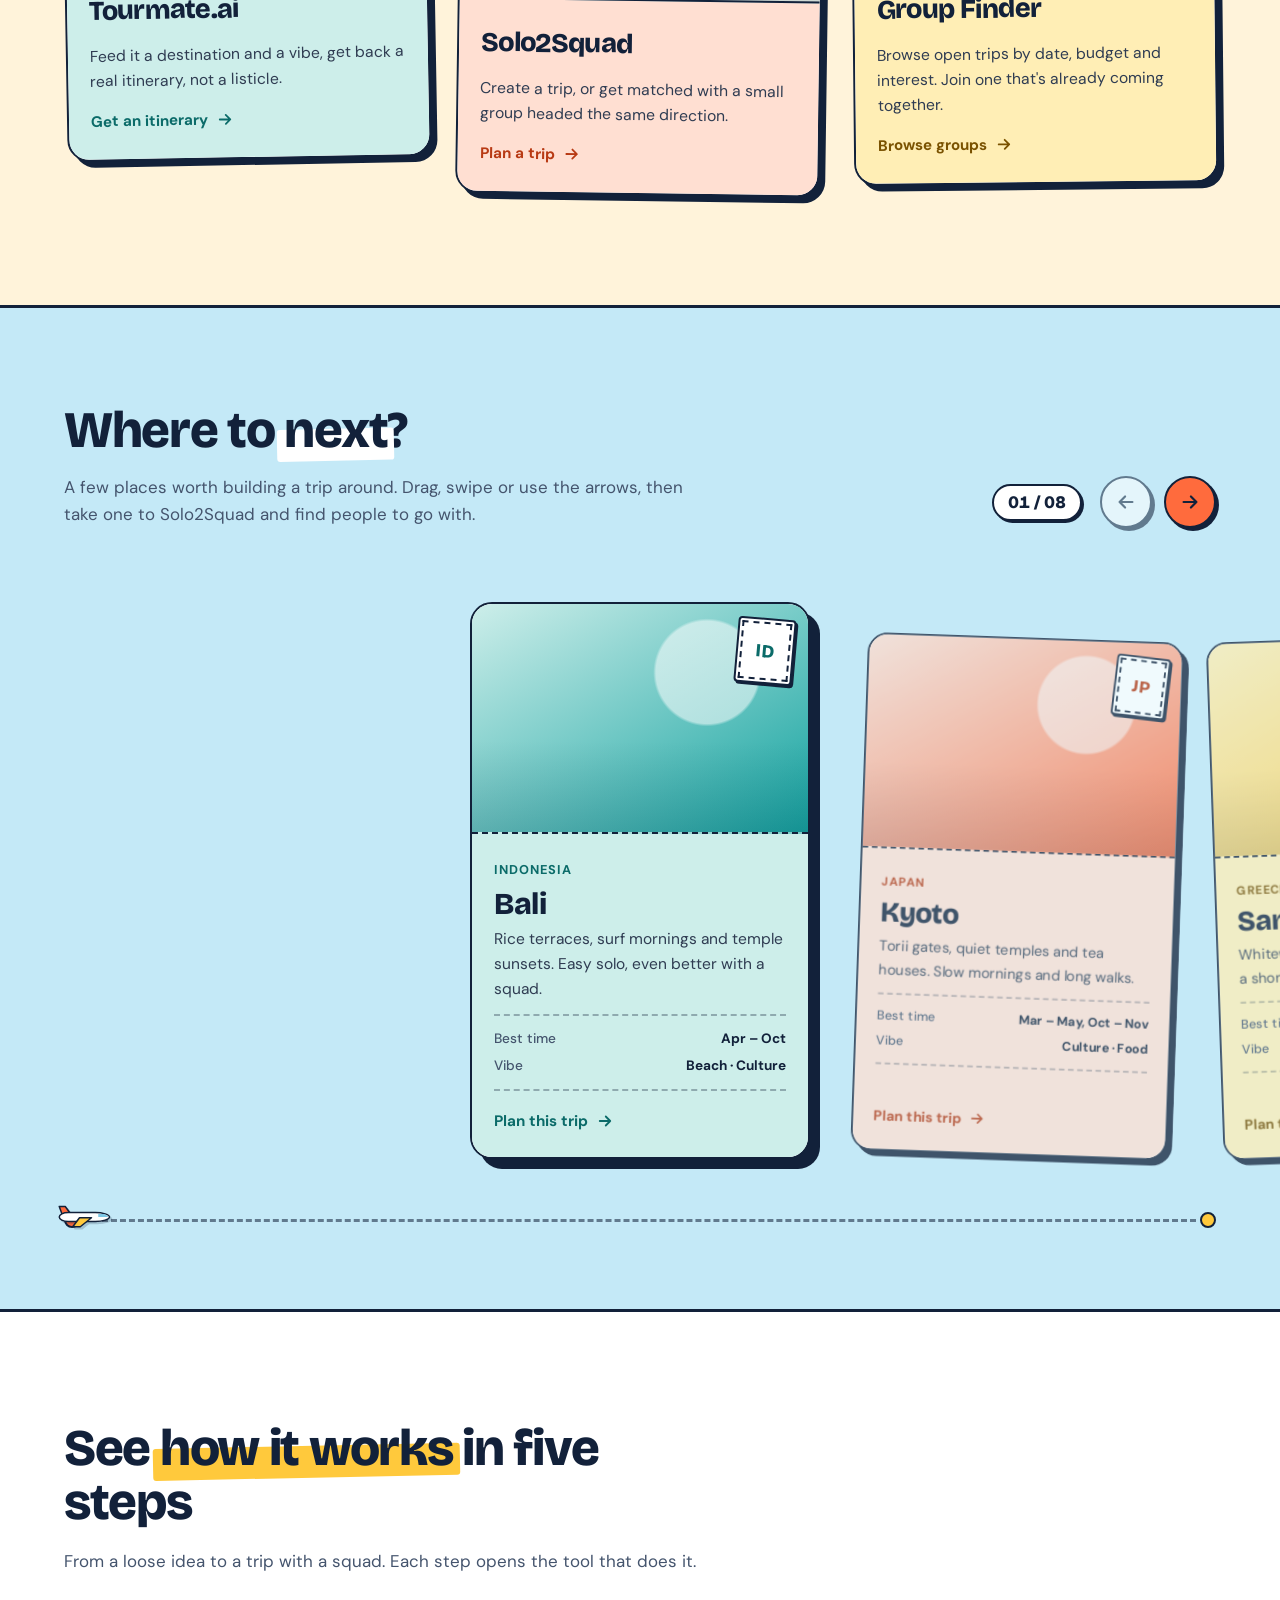
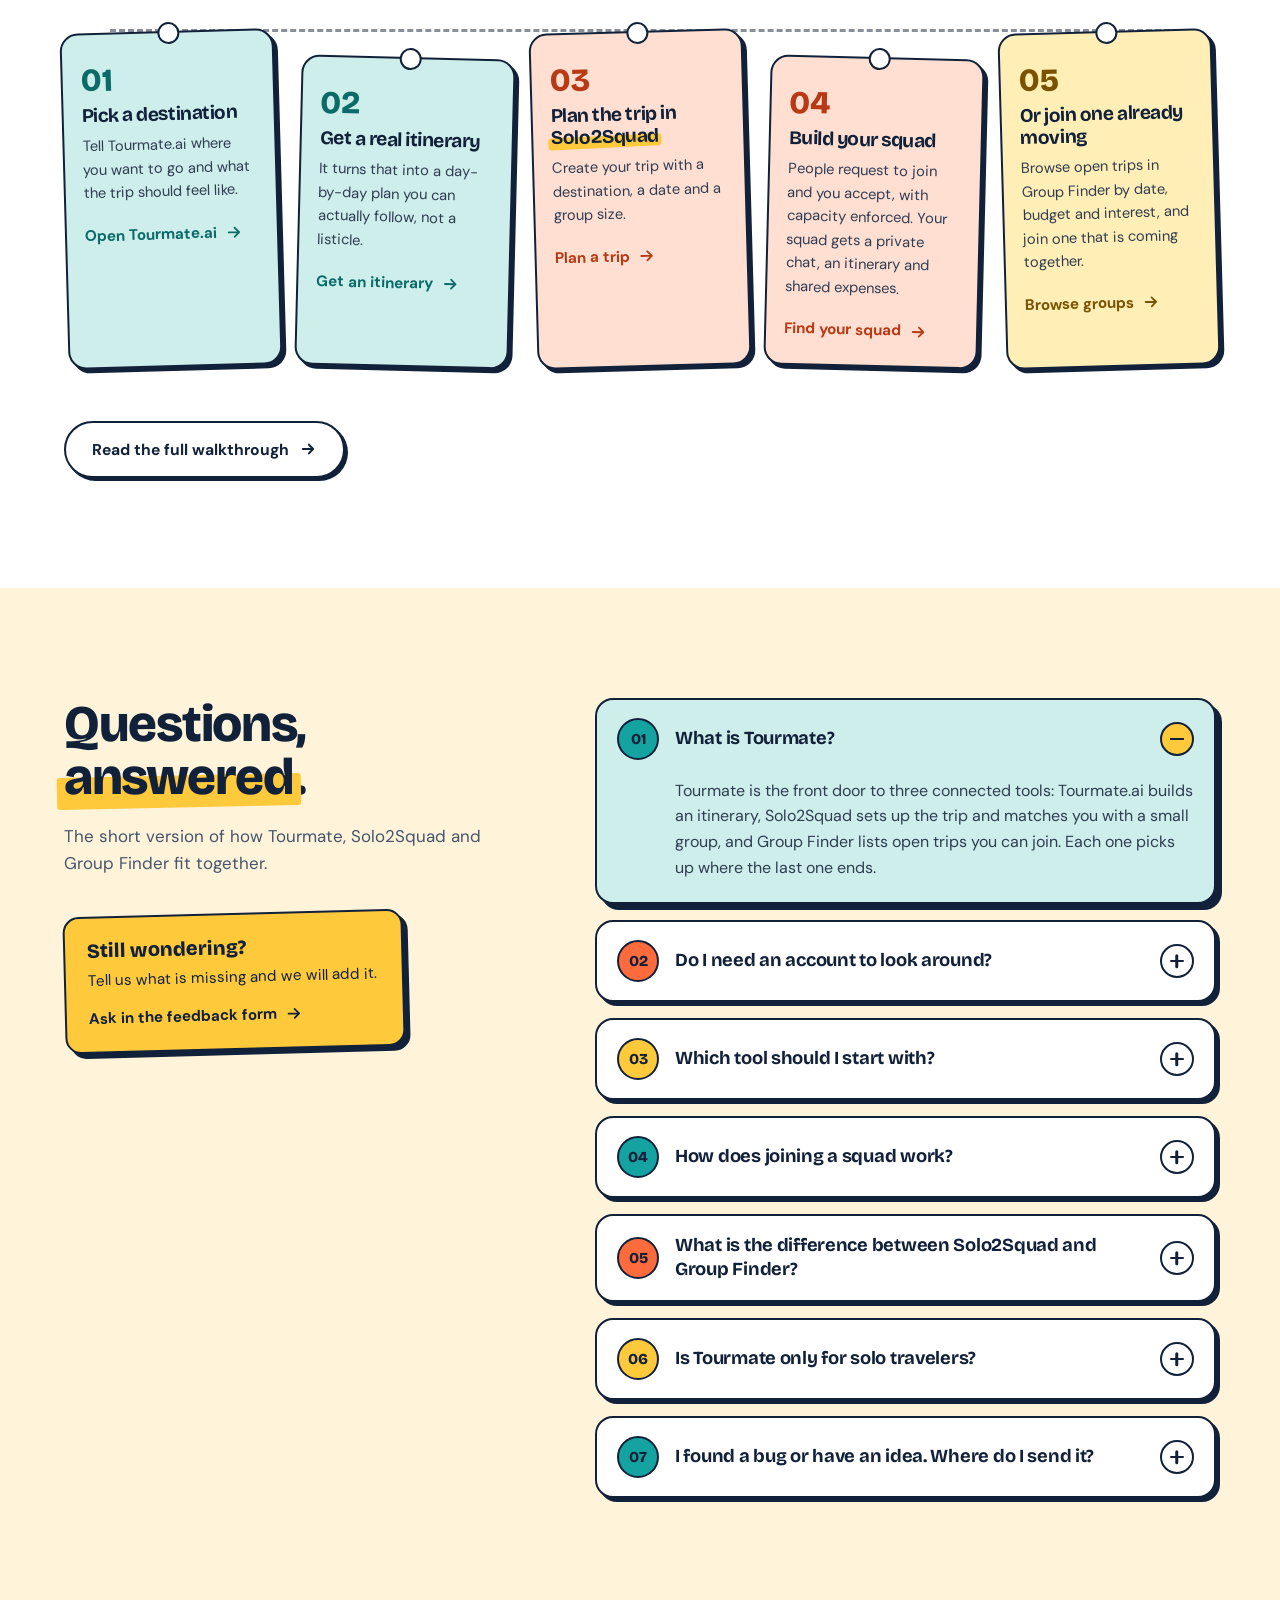
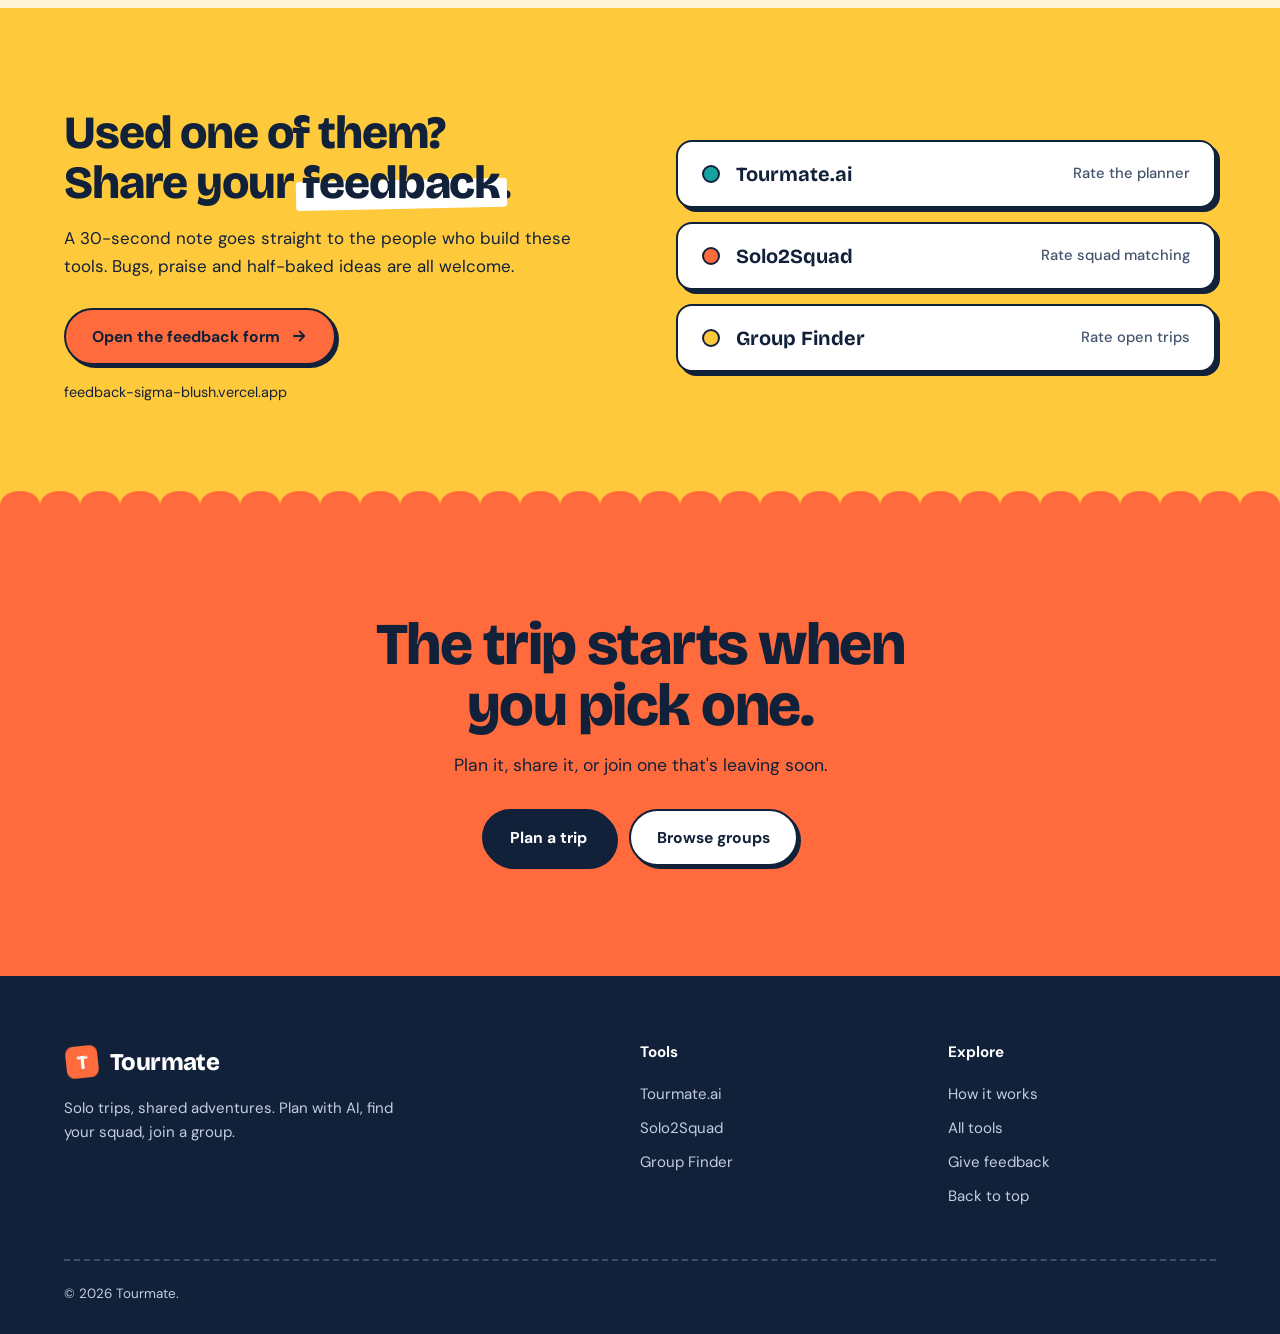
==== commit 6143ff30: "Update homepage project" ====
--- a/index.html
+++ b/index.html
@@ -1,1585 +1,312 @@
 <!doctype html>
 <html lang="en">
-  <head>
-    <meta charset="UTF-8" />
-    <meta name="viewport" content="width=device-width, initial-scale=1.0" />
-    <title>Tourmate - Solo trips, shared adventures</title>
-    <meta
-      name="description"
-      content="Plan a trip with AI, find a squad to travel with, or join a group that is already coming together."
-    />
-    <meta name="theme-color" content="#ffffff" />
-    <link
-      rel="icon"
-      href="data:image/svg+xml,%3Csvg xmlns='http://www.w3.org/2000/svg' viewBox='0 0 64 64'%3E%3Crect width='64' height='64' rx='14' fill='%23ff7a45'/%3E%3Ctext x='32' y='45' text-anchor='middle' font-family='Georgia,serif' font-size='38' fill='%230d1118'%3ET%3C/text%3E%3C/svg%3E"
-    />
-    <link rel="preconnect" href="https://fonts.googleapis.com" />
-    <link rel="preconnect" href="https://fonts.gstatic.com" crossorigin />
-    <link
-      href="https://fonts.googleapis.com/css2?family=Fraunces:opsz,wght@9..144,400;9..144,500;9..144,600&family=Inter:wght@400;500;600&display=swap"
-      rel="stylesheet"
-    />
-    <script>
-      document.documentElement.className += " js";
-    </script>
-    <style>
-      :root {
-        --g: max(5vw, calc((100vw - 1320px) / 2));
-        --bg: #ffffff;
-        --tint: #e6f5ef;
-        --paper: #f3f6f4;
-        --ink: #0d1118;
-        --dim: #4d5868;
-        --line: #dce4e0;
-        --coral: #ff7a45;
-        --coral-d: #c2410c;
-        --coral-t: #ffe7dc;
-        --teal: #1fb597;
-        --teal-d: #12705e;
-        --teal-t: #d9f3ec;
-        --gold: #f5b942;
-        --gold-d: #8a5a06;
-        --gold-t: #fff0c9;
-      }
-      * {
-        box-sizing: border-box;
-        margin: 0;
-        padding: 0;
-      }
-      html {
-        scroll-behavior: smooth;
-      }
-      body {
-        background: var(--bg);
-        color: var(--ink);
-        font:
-          400 16px/1.6 "Inter",
-          sans-serif;
-        -webkit-font-smoothing: antialiased;
-      }
-      a {
-        color: inherit;
-        text-decoration: none;
-      }
-      :focus-visible {
-        outline: 3px solid var(--ink);
-        outline-offset: 3px;
-      }
-      h1,
-      h2,
-      h3,
-      .brand {
-        font-family: "Fraunces", serif;
-        font-weight: 500;
-        letter-spacing: -0.02em;
-      }
-
-      /* Nav */
-      .nav {
-        position: sticky;
-        top: 0;
-        z-index: 20;
-        background: var(--bg);
-        border-bottom: 1px solid var(--line);
-      }
-      .navin {
-        padding: 16px var(--g);
-        display: flex;
-        align-items: center;
-        justify-content: space-between;
-      }
-      .brand {
-        font-size: 1.45rem;
-        display: flex;
-        align-items: center;
-        gap: 10px;
-        min-height: 44px;
-      }
-      .brand i {
-        width: 32px;
-        height: 32px;
-        border-radius: 9px;
-        background: var(--coral);
-        display: grid;
-        place-items: center;
-        font:
-          600 17px "Fraunces",
-          serif;
-        color: var(--ink);
-        font-style: normal;
-      }
-      .nav nav {
-        display: flex;
-        align-items: center;
-        gap: 28px;
-        font-size: 0.93rem;
-        font-weight: 500;
-        color: var(--dim);
-      }
-      .nav nav a:not(.pill) {
-        padding-block: 10px;
-      }
-      .nav nav a:hover {
-        color: var(--ink);
-      }
-      .pill {
-        background: var(--ink);
-        color: #fff !important;
-        border-radius: 999px;
-        padding: 10px 20px;
-        transition: background 0.2s;
-      }
-      .pill:hover {
-        background: var(--coral-d);
-      }
-
-      /* Buttons */
-      .btn {
-        display: inline-flex;
-        align-items: center;
-        gap: 10px;
-        font-weight: 600;
-        font-size: 0.96rem;
-        padding: 15px 26px;
-        border-radius: 999px;
-        background: var(--coral);
-        color: #1a0f0a;
-        border: 2px solid var(--coral);
-        transition:
-          background 0.2s,
-          border-color 0.2s,
-          transform 0.2s;
-      }
-      .btn:hover {
-        background: #ff9266;
-        border-color: #ff9266;
-        transform: translateY(-2px);
-      }
-      .btn.ghost {
-        background: transparent;
-        color: var(--ink);
-        border-color: var(--ink);
-      }
-      .btn.ghost:hover {
-        background: var(--ink);
-        color: #fff;
-        border-color: var(--ink);
-      }
-      .btn svg,
-      .go svg {
-        width: 18px;
-        height: 18px;
-        stroke: currentColor;
-        fill: none;
-        stroke-width: 2;
-        stroke-linecap: round;
-        stroke-linejoin: round;
-      }
-      .cta-row {
-        display: flex;
-        gap: 12px;
-        flex-wrap: wrap;
-      }
-
-      /* Hero: one orchestrated entrance */
-      .hero {
-        background: var(--tint);
-        padding: 72px var(--g) 110px;
-      }
-      .hero .in {
-        display: grid;
-        grid-template-columns: 1.05fr 1fr;
-        gap: 72px;
-        align-items: center;
-      }
-      .hero h1 {
-        font-size: clamp(2.5rem, 5.8vw, 5.2rem);
-        line-height: 1.02;
-        max-width: 11ch;
-        animation: rise 0.8s cubic-bezier(0.2, 0.7, 0.2, 1) both;
-      }
-      .hero .sub {
-        font-size: 1.15rem;
-        color: var(--dim);
-        max-width: 42ch;
-        margin: 24px 0 34px;
-        animation: rise 0.8s 0.1s cubic-bezier(0.2, 0.7, 0.2, 1) both;
-      }
-      .hero .cta-row {
-        animation: rise 0.8s 0.2s cubic-bezier(0.2, 0.7, 0.2, 1) both;
-      }
-      .shot {
-        position: relative;
-        animation: rise 0.8s 0.3s cubic-bezier(0.2, 0.7, 0.2, 1) both;
-      }
-      .photo {
-        height: min(66vh, 600px);
-        min-height: 400px;
-        border-radius: 28px;
-        background: #bfe3d6
-          url("https://images.unsplash.com/photo-1464822759023-fed622ff2c3b?w=1500&q=75")
-          center/cover;
-      }
-      .route {
-        position: absolute;
-        left: -64px;
-        bottom: 34px;
-        width: 320px;
-        background: #fff;
-        border: 1px solid var(--line);
-        border-radius: 18px;
-        padding: 22px 22px 10px;
-        box-shadow: 0 18px 44px rgba(13, 17, 24, 0.14);
-      }
-      .route h2 {
-        font-size: 1.08rem;
-        margin-bottom: 4px;
-      }
-      .route > p {
-        font-size: 0.84rem;
-        color: var(--dim);
-        margin-bottom: 16px;
-      }
-      .stop {
-        position: relative;
-        display: block;
-        padding: 0 0 20px 32px;
-        transition: transform 0.2s;
-      }
-      .stop:before {
-        content: "";
-        position: absolute;
-        left: 7px;
-        top: 22px;
-        bottom: -2px;
-        border-left: 2px dotted #b9c4be;
-      }
-      .stop:last-child:before {
-        display: none;
-      }
-      .stop:after {
-        content: "";
-        position: absolute;
-        left: 0;
-        top: 5px;
-        width: 16px;
-        height: 16px;
-        border-radius: 50%;
-        background: var(--a);
-      }
-      .stop b {
-        display: block;
-        font-family: "Fraunces", serif;
-        font-weight: 500;
-        font-size: 1.08rem;
-      }
-      .stop span {
-        font-size: 0.84rem;
-        color: var(--dim);
-      }
-      .stop:hover {
-        transform: translateX(4px);
-      }
-      @keyframes rise {
-        from {
-          opacity: 0;
-          transform: translateY(20px);
-        }
-        to {
-          opacity: 1;
-          transform: none;
-        }
-      }
-
-      /* Tools */
-      .tools {
-        padding: 120px var(--g) 110px;
-      }
-      .tools h2 {
-        font-size: clamp(2rem, 4vw, 3.1rem);
-        line-height: 1.08;
-        max-width: 18ch;
-      }
-      .lead {
-        color: var(--dim);
-        max-width: 54ch;
-        margin: 18px 0 60px;
-        font-size: 1.05rem;
-      }
-      .cards {
-        display: grid;
-        grid-template-columns: repeat(3, 1fr);
-        gap: 26px;
-        align-items: start;
-      }
-      .card:nth-child(2) {
-        margin-top: 40px;
-      }
-      .card {
-        background: var(--t);
-        border-radius: 26px;
-        padding: 12px 12px 30px;
-        display: flex;
-        flex-direction: column;
-        border: 2px solid transparent;
-        transition:
-          transform 0.25s,
-          border-color 0.25s;
-      }
-      .card:hover {
-        transform: translateY(-4px);
-        border-color: var(--a);
-      }
-      .card .ph {
-        position: relative;
-        height: 240px;
-        border-radius: 16px;
-        background: #cfd8d4 center/cover;
-      }
-      .card .tag {
-        position: absolute;
-        left: 14px;
-        top: 14px;
-        background: #fff;
-        border-radius: 999px;
-        padding: 5px 13px;
-        font-size: 0.8rem;
-        font-weight: 600;
-        display: flex;
-        align-items: center;
-        gap: 8px;
-      }
-      .card .tag:before {
-        content: "";
-        width: 8px;
-        height: 8px;
-        border-radius: 50%;
-        background: var(--a);
-      }
-      .card .bd {
-        padding: 22px 16px 0;
-        display: flex;
-        flex-direction: column;
-        gap: 12px;
-      }
-      .card h3 {
-        font-size: 1.65rem;
-      }
-      .card p {
-        color: #3b4656;
-        font-size: 0.97rem;
-      }
-      .go {
-        padding-top: 6px;
-        display: flex;
-        align-items: center;
-        gap: 8px;
-        font-weight: 600;
-        font-size: 0.94rem;
-        color: var(--ad);
-      }
-      .go svg {
-        transition: transform 0.2s;
-      }
-      .card:hover .go svg {
-        transform: translateX(5px);
-      }
-
-      /* Feedback */
-      .fb {
-        background: var(--gold-t);
-        padding: 100px var(--g);
-      }
-      .fbin {
-        display: grid;
-        grid-template-columns: 1fr 1fr;
-        gap: 72px;
-        align-items: center;
-      }
-      .fb h2 {
-        font-size: clamp(1.9rem, 3.6vw, 2.8rem);
-        line-height: 1.1;
-        max-width: 16ch;
-      }
-      .fb p {
-        color: #4a4020;
-        max-width: 44ch;
-        margin: 18px 0 30px;
-        font-size: 1.05rem;
-      }
-      .fb .url {
-        margin: 16px 0 0;
-        font-size: 0.9rem;
-        color: #6a5a22;
-        word-break: break-all;
-      }
-      .fblist {
-        list-style: none;
-        display: grid;
-        gap: 12px;
-      }
-      .fblist a {
-        display: flex;
-        align-items: center;
-        gap: 16px;
-        background: #fff;
-        border: 2px solid transparent;
-        border-radius: 16px;
-        padding: 20px 24px;
-        transition:
-          border-color 0.2s,
-          transform 0.2s;
-      }
-      .fblist a:before {
-        content: "";
-        flex: none;
-        width: 12px;
-        height: 12px;
-        border-radius: 50%;
-        background: var(--a);
-      }
-      .fblist b {
-        font-family: "Fraunces", serif;
-        font-weight: 500;
-        font-size: 1.25rem;
-      }
-      .fblist span {
-        margin-left: auto;
-        color: var(--dim);
-        font-size: 0.92rem;
-        font-weight: 500;
-      }
-      .fblist a:hover {
-        border-color: var(--ink);
-        transform: translateX(4px);
-      }
-
-      /* Closing band: flat colour */
-      .band {
-        background: var(--coral);
-        color: var(--ink);
-        text-align: center;
-        padding: 110px 5%;
-      }
-      .band h2 {
-        font-size: clamp(2.1rem, 4.8vw, 3.6rem);
-        line-height: 1.06;
-        max-width: 16ch;
-        margin: 0 auto 14px;
-      }
-      .band p {
-        margin-bottom: 32px;
-        font-size: 1.08rem;
-      }
-      .band .cta-row {
-        justify-content: center;
-      }
-      .band .btn {
-        background: var(--ink);
-        border-color: var(--ink);
-        color: #fff;
-      }
-      .band .btn:hover {
-        background: #26303f;
-        border-color: #26303f;
-      }
-      .band .btn.ghost {
-        background: transparent;
-        color: var(--ink);
-      }
-      .band .btn.ghost:hover {
-        background: var(--ink);
-        color: #fff;
-      }
-
-      /* Footer */
-      footer {
-        background: var(--paper);
-        padding: 64px var(--g) 30px;
-        font-size: 0.93rem;
-        color: var(--dim);
-      }
-      .fcols {
-        display: grid;
-        grid-template-columns: 2fr 1fr 1fr;
-        gap: 40px;
-      }
-      footer .brand {
-        color: var(--ink);
-        margin-bottom: 12px;
-      }
-      footer p {
-        max-width: 34ch;
-      }
-      footer h4 {
-        color: var(--ink);
-        font-size: 0.93rem;
-        font-weight: 600;
-        margin-bottom: 12px;
-      }
-      footer a {
-        display: block;
-        padding: 5px 0;
-      }
-      footer a:hover {
-        color: var(--ink);
-      }
-      .fbase {
-        margin-top: 46px;
-        padding-top: 22px;
-        border-top: 1px solid var(--line);
-        font-size: 0.83rem;
-      }
-
-      /* Floating feedback button */
-      .fab {
-        position: fixed;
-        right: 20px;
-        bottom: 20px;
-        z-index: 30;
-        display: inline-flex;
-        align-items: center;
-        gap: 8px;
-        background: var(--ink);
-        color: #fff;
-        padding: 13px 20px;
-        border-radius: 999px;
-        font-weight: 600;
-        font-size: 0.92rem;
-        box-shadow: 0 10px 26px rgba(13, 17, 24, 0.28);
-        transition:
-          background 0.2s,
-          transform 0.2s;
-      }
-      .fab:hover {
-        background: var(--coral-d);
-        transform: translateY(-2px);
-      }
-      .fab svg {
-        width: 18px;
-        height: 18px;
-        stroke: currentColor;
-        fill: none;
-        stroke-width: 2;
-        stroke-linecap: round;
-        stroke-linejoin: round;
-      }
-
-      .burger {
-        display: none;
-        width: 46px;
-        height: 46px;
-        border: 1px solid var(--line);
-        border-radius: 12px;
-        background: var(--bg);
-        cursor: pointer;
-        place-items: center;
-        color: var(--ink);
-      }
-      .burger svg {
-        width: 22px;
-        height: 22px;
-        stroke: currentColor;
-        fill: none;
-        stroke-width: 2;
-        stroke-linecap: round;
-      }
-      .burger .x {
-        display: none;
-      }
-      .nav.open .burger .x {
-        display: block;
-      }
-      .nav.open .burger .m {
-        display: none;
-      }
-      .sr {
-        position: absolute;
-        width: 1px;
-        height: 1px;
-        overflow: hidden;
-        clip: rect(0 0 0 0);
-        white-space: nowrap;
-      }
-      @media (max-width: 1060px) {
-        .route {
-          left: 16px;
-          right: 16px;
-          width: auto;
-          max-width: 360px;
-        }
-      }
-      @media (max-width: 980px) {
-        .hero {
-          padding: 48px 5% 70px;
-        }
-        .hero .in {
-          grid-template-columns: 1fr;
-          gap: 44px;
-        }
-        .hero h1 {
-          max-width: 14ch;
-        }
-        .photo {
-          height: 420px;
-          min-height: 0;
-        }
-        .route {
-          position: static;
-          max-width: none;
-          margin-top: -72px;
-          margin-inline: 16px;
-          width: auto;
-        }
-        .cards {
-          grid-template-columns: 1fr;
-        }
-        .card:nth-child(2) {
-          margin-top: 0;
-        }
-        .tools {
-          padding: 80px 5%;
-        }
-        .fbin {
-          grid-template-columns: 1fr;
-          gap: 40px;
-        }
-        .fb {
-          padding: 76px 5%;
-        }
-        .band {
-          padding: 84px 5%;
-        }
-        .fcols {
-          grid-template-columns: 1fr 1fr;
-        }
-        .fcols > div:first-child {
-          grid-column: 1/-1;
-        }
-      }
-      @media (max-width: 980px) {
-        .burger {
-          display: grid;
-        }
-        .nav nav {
-          display: none;
-          position: absolute;
-          top: 100%;
-          left: 0;
-          right: 0;
-          background: var(--bg);
-          border-bottom: 1px solid var(--line);
-          padding: 8px var(--g) 22px;
-          flex-direction: column;
-          align-items: stretch;
-          gap: 0;
-          box-shadow: 0 18px 30px rgba(13, 17, 24, 0.08);
-        }
-        .nav.open nav {
-          display: flex;
-        }
-        .nav nav a:not(.pill) {
-          padding: 15px 2px;
-          font-size: 1.05rem;
-          border-bottom: 1px solid var(--line);
-        }
-        .nav nav a.pill {
-          margin-top: 16px;
-          text-align: center;
-          border: 0;
-          padding: 15px 20px;
-        }
-      }
-      @media (max-width: 560px) {
-        .btn {
-          padding: 14px 22px;
-        }
-        .cta-row .btn {
-          flex: 1 1 100%;
-          justify-content: center;
-        }
-        .fab {
-          right: 14px;
-          bottom: max(14px, env(safe-area-inset-bottom));
-          padding: 12px 16px;
-        }
-        .fblist a {
-          padding: 18px 18px;
-        }
-        .fblist span {
-          display: none;
-        }
-        .fblist a:after {
-          content: "Rate";
-          margin-left: auto;
-          color: var(--dim);
-          font-size: 0.9rem;
-          font-weight: 500;
-        }
-        .fcols {
-          grid-template-columns: 1fr;
-        }
-      }
-      @media (pointer: coarse) {
-        footer a {
-          padding: 11px 0;
-        }
-      }
-      @media (prefers-reduced-motion: reduce) {
-        * {
-          animation: none !important;
-          transition: none !important;
-          scroll-behavior: auto !important;
-        }
-      }
-
-      /* ===== Added: nav state, highlight, pinned steps, how-it-works page ===== */
-      .nav nav a.navhl {
-        color: var(--ink);
-        font-weight: 600;
-      }
-      .hl {
-        position: relative;
-        display: inline;
-        white-space: nowrap;
-        isolation: isolate;
-        --hlc: #ffd86b;
-      }
-      .hl:before {
-        content: "";
-        position: absolute;
-        z-index: -1;
-        left: -0.14em;
-        right: -0.14em;
-        bottom: -0.02em;
-        height: 0.66em;
-        background: var(--hlc);
-        border-radius: 3px;
-        transform: rotate(-1.2deg);
-        transform-origin: left center;
-        transition: transform 0.7s cubic-bezier(0.2, 0.7, 0.2, 1) var(--d, 0s);
-      }
-      .js .hl:before {
-        transform: scaleX(0) rotate(-1.2deg);
-      }
-      .js .hl.shown:before {
-        transform: scaleX(1) rotate(-1.2deg);
-      }
-      .fb .hl {
-        --hlc: #9fe0cf;
-      }
-      .band .hl {
-        --hlc: #ffffff;
-      }
-      .phead .hl {
-        --hlc: #ffd86b;
-      }
-      .newhere {
-        margin-top: 26px;
-        color: var(--dim);
-        font-size: 1rem;
-        animation: rise 0.8s 0.3s cubic-bezier(0.2, 0.7, 0.2, 1) both;
-      }
-      .newhere a {
-        font-weight: 600;
-        color: var(--ink);
-      }
-
-      .step {
-        position: relative;
-        background: #fff;
-        border: 1px solid var(--line);
-        border-radius: 24px;
-        padding: 26px 12px 12px;
-        transform: rotate(var(--r, 0deg));
-        transition:
-          transform 0.3s cubic-bezier(0.2, 0.7, 0.2, 1),
-          box-shadow 0.3s;
-        box-shadow: 0 10px 26px rgba(13, 17, 24, 0.07);
-      }
-      .step:hover {
-        transform: rotate(0deg) translateY(-4px);
-        box-shadow: 0 18px 38px rgba(13, 17, 24, 0.12);
-      }
-      .pin {
-        position: absolute;
-        top: -15px;
-        left: 50%;
-        width: 30px;
-        height: 30px;
-        margin-left: -15px;
-        fill: var(--a);
-        stroke: var(--ink);
-        stroke-width: 1.4;
-        stroke-linejoin: round;
-        stroke-linecap: round;
-        transform: rotate(12deg);
-      }
-      .panel {
-        background: var(--t);
-        border-radius: 16px;
-        padding: 22px 22px 24px;
-        display: flex;
-        flex-direction: column;
-        gap: 8px;
-        height: 100%;
-      }
-      .num {
-        font-family: "Fraunces", serif;
-        font-size: 2.4rem;
-        line-height: 1;
-        color: var(--ad);
-      }
-      .panel h3 {
-        font-size: 1.4rem;
-        line-height: 1.15;
-      }
-      .panel p {
-        color: #3b4656;
-        font-size: 0.96rem;
-      }
-      .panel .go {
-        margin-top: 4px;
-        padding: 12px 0;
-      }
-      .js .step {
-        opacity: 0;
-        translate: 0 24px;
-        transition:
-          opacity 0.6s,
-          translate 0.6s,
-          transform 0.3s cubic-bezier(0.2, 0.7, 0.2, 1),
-          box-shadow 0.3s;
-      }
-      .js .step.shown {
-        opacity: 1;
-        translate: 0 0;
-      }
-
-      /* Homepage section */
-      .how {
-        padding: 110px var(--g);
-        background: var(--paper);
-      }
-      .how h2 {
-        font-size: clamp(2rem, 4vw, 3.1rem);
-        line-height: 1.08;
-        max-width: 20ch;
-      }
-      .row5 {
-        position: relative;
-        display: grid;
-        grid-template-columns: repeat(5, 1fr);
-        gap: 20px;
-        margin-top: 20px;
-      }
-      .row5:before {
-        content: "";
-        position: absolute;
-        left: 6%;
-        right: 6%;
-        top: -1px;
-        border-top: 3px dashed #b9c4be;
-      }
-      .row5 .step:nth-child(odd) {
-        --r: -1.6deg;
-      }
-      .row5 .step:nth-child(even) {
-        --r: 1.4deg;
-        margin-top: 26px;
-      }
-      .row5 .panel {
-        padding: 18px 16px 20px;
-      }
-      .row5 .panel h3 {
-        font-size: 1.18rem;
-      }
-      .row5 .panel p {
-        font-size: 0.9rem;
-      }
-      .row5 .num {
-        font-size: 1.9rem;
-      }
-      .how .more {
-        margin-top: 54px;
-      }
-
-      /* How-it-works page */
-      .phead {
-        background: var(--tint);
-        padding: 72px var(--g) 70px;
-      }
-      .phead h1 {
-        font-size: clamp(2.4rem, 5.4vw, 4.6rem);
-        line-height: 1.04;
-        max-width: 14ch;
-        animation: rise 0.8s cubic-bezier(0.2, 0.7, 0.2, 1) both;
-      }
-      .phead p {
-        font-size: 1.15rem;
-        color: var(--dim);
-        max-width: 52ch;
-        margin-top: 22px;
-        animation: rise 0.8s 0.1s cubic-bezier(0.2, 0.7, 0.2, 1) both;
-      }
-      .pad {
-        padding: 84px var(--g) 90px;
-        background: #fff
-          url("data:image/svg+xml,%3Csvg xmlns='http://www.w3.org/2000/svg' width='10' height='44'%3E%3Crect y='43' width='10' height='1' fill='%23e6ece9'/%3E%3C/svg%3E");
-      }
-      .tl {
-        position: relative;
-        display: grid;
-        grid-template-columns: 1fr 72px 1fr;
-        row-gap: 46px;
-        max-width: 1040px;
-        margin: 0 auto;
-      }
-      .tl:before {
-        content: "";
-        position: absolute;
-        left: 50%;
-        top: 10px;
-        bottom: 10px;
-        border-left: 3px dashed #b9c4be;
-        margin-left: -1.5px;
-      }
-      .tl .step {
-        max-width: 430px;
-      }
-      .tl .step.l {
-        justify-self: end;
-      }
-      .tl .step.r {
-        justify-self: start;
-      }
-      .dot {
-        align-self: center;
-        justify-self: center;
-        width: 18px;
-        height: 18px;
-        border-radius: 50%;
-        background: var(--a);
-        border: 4px solid #fff;
-        box-shadow: 0 0 0 2px var(--a);
-        position: relative;
-        z-index: 1;
-      }
-      .tl .panel p {
-        font-size: 1rem;
-      }
-      .cta2 {
-        margin-top: 60px;
-        text-align: center;
-      }
-
-      @media (max-width: 1180px) {
-        .row5 {
-          grid-template-columns: repeat(2, 1fr);
-        }
-        .row5:before {
-          display: none;
-        }
-        .row5 .step:nth-child(even) {
-          margin-top: 0;
-        }
-        .row5 .step:last-child {
-          grid-column: 1/-1;
-          max-width: 50%;
-          justify-self: center;
-        }
-      }
-      @media (max-width: 760px) {
-        .how {
-          padding: 76px 5%;
-        }
-        .row5 {
-          grid-template-columns: 1fr;
-          gap: 34px;
-        }
-        .row5 .step:last-child {
-          max-width: none;
-        }
-        .phead {
-          padding: 48px 5% 46px;
-        }
-        .pad {
-          padding: 60px 5% 70px;
-        }
-        .tl {
-          grid-template-columns: 30px 1fr;
-          row-gap: 38px;
-        }
-        .tl:before {
-          left: 15px;
-          margin-left: -1.5px;
-        }
-        .tl .step {
-          grid-column: 2 !important;
-          max-width: none;
-          justify-self: stretch !important;
-        }
-        .tl .dot {
-          grid-column: 1 !important;
-        }
-      }
-      @media (prefers-reduced-motion: reduce) {
-        .js .step {
-          opacity: 1;
-          translate: 0 0;
-        }
-        .js .hl:before {
-          transform: rotate(-1.2deg) !important;
-        }
-      }
-    </style>
-  </head>
-  <body>
-    <header class="nav" id="nav">
-      <div class="navin">
-        <a class="brand" href="#top" aria-label="Tourmate home"
-          ><i>T</i>Tourmate</a
-        >
-        <button
-          class="burger"
-          id="burger"
-          type="button"
-          aria-expanded="false"
-          aria-controls="menu"
-        >
-          <span class="sr">Menu</span>
-          <svg class="m" viewBox="0 0 24 24" aria-hidden="true">
-            <path d="M4 7h16M4 12h16M4 17h16" /></svg
-          ><svg class="x" viewBox="0 0 24 24" aria-hidden="true">
-            <path d="M6 6l12 12M18 6L6 18" />
-          </svg>
-        </button>
-        <nav id="menu" aria-label="Main">
-          <a class="navhl" href="how-it-works.html"
-            ><span class="hl" style="--d: 0.35s">How it works</span></a
-          >
-          <a
-            href="https://tourmate.vedant-chavare.xyz"
-            target="_blank"
-            rel="noopener noreferrer"
-            >Tourmate.ai</a
-          >
-          <a
-            href="https://solo2squad-phi.vercel.app/"
-            target="_blank"
-            rel="noopener noreferrer"
-            >Solo2Squad</a
-          >
-          <a
-            href="https://tripsphere-three.vercel.app/"
-            target="_blank"
-            rel="noopener noreferrer"
-            >Group Finder</a
-          >
-          <a
-            href="https://feedback-sigma-blush.vercel.app"
-            target="_blank"
-            rel="noopener noreferrer"
-            >Feedback</a
-          >
-          <a
-            class="pill"
-            href="https://solo2squad-phi.vercel.app/"
-            target="_blank"
-            rel="noopener noreferrer"
-            >Plan a trip</a
-          >
-        </nav>
+<head>
+<meta charset="UTF-8" />
+<meta name="viewport" content="width=device-width, initial-scale=1.0" />
+<title>Tourmate - Solo trips, shared adventures</title>
+<meta name="description" content="Plan a trip with AI, find a squad to travel with, or join a group that is already coming together." />
+<meta name="theme-color" content="#c4e9f7" />
+<link rel="icon" href="data:image/svg+xml,%3Csvg xmlns='http://www.w3.org/2000/svg' viewBox='0 0 64 64'%3E%3Crect width='64' height='64' rx='14' fill='%23ff6b3d' stroke='%2312213a' stroke-width='4'/%3E%3Ctext x='32' y='46' text-anchor='middle' font-family='Georgia,serif' font-weight='700' font-size='38' fill='%2312213a'%3ET%3C/text%3E%3C/svg%3E" />
+<link rel="preconnect" href="https://fonts.googleapis.com" />
+<link rel="preconnect" href="https://fonts.gstatic.com" crossorigin />
+<link href="https://fonts.googleapis.com/css2?family=Bricolage+Grotesque:opsz,wght@12..96,500;12..96,700;12..96,800&family=DM+Sans:wght@400;500;600;700&display=swap" rel="stylesheet" />
+<link rel="stylesheet" href="style.css" />
+<script>document.documentElement.className += " js";</script>
+</head>
+<body>
+<header class="nav" id="nav">
+  <div class="navin">
+    <a class="brand" href="index.html" aria-label="Tourmate home"><i>T</i>Tourmate</a>
+    <button class="burger" id="burger" type="button" aria-expanded="false" aria-controls="menu">
+      <span class="sr">Menu</span>
+      <svg class="m" viewBox="0 0 24 24" aria-hidden="true"><path d="M4 7h16M4 12h16M4 17h16" /></svg>
+      <svg class="x" viewBox="0 0 24 24" aria-hidden="true"><path d="M6 6l12 12M18 6L6 18" /></svg>
+    </button>
+    <nav id="menu" aria-label="Main">
+      <a href="how-it-works.html">How it works</a>
+      <a href="https://tourmate.vedant-chavare.xyz">Tourmate.ai</a>
+      <a href="https://solo2squad-phi.vercel.app/">Solo2Squad</a>
+      <a href="https://tripsphere-three.vercel.app/">Group Finder</a>
+      <a href="https://feedback-sigma-blush.vercel.app">Feedback</a>
+      <a class="pill" href="https://solo2squad-phi.vercel.app/">Plan a trip</a>
+    </nav>
+  </div>
+</header>
+
+<main id="top">
+<section class="hero" aria-label="Introduction" data-clouds>
+  <svg class="sun" viewBox="0 0 100 100" aria-hidden="true"><circle cx="50" cy="50" r="24"/><path d="M50 6v12M50 82v12M6 50h12M82 50h12M19 19l8 8M73 73l8 8M19 81l8-8M73 27l8-8"/></svg>
+  <div class="in">
+    <div class="copy">
+      <h1>Solo trips end here. Shared ones start.</h1>
+      <p class="sub">Three tools, one goal: get you out the door and traveling with people worth traveling with.</p>
+      <div class="cta-row">
+        <a class="btn arr" href="https://solo2squad-phi.vercel.app/">Plan a trip</a>
+        <a class="btn ghost" href="how-it-works.html">See how it works</a>
       </div>
-    </header>
-
-    <main id="top">
-      <section class="hero" aria-label="Introduction">
-        <div class="in">
-          <div class="copy">
-            <h1>Solo trips end here. Shared ones start.</h1>
-            <p class="sub">
-              Three tools, one goal: get you out the door and traveling with
-              people worth traveling with.
-            </p>
-            <div class="cta-row">
-              <a
-                class="btn"
-                href="https://solo2squad-phi.vercel.app/"
-                target="_blank"
-                rel="noopener noreferrer"
-                >Plan a trip
-                <svg viewBox="0 0 24 24" aria-hidden="true">
-                  <path d="M5 12h14M13 6l6 6-6 6" /></svg
-              ></a>
-              <a class="btn ghost" href="how-it-works.html">See how it works</a>
-            </div>
-            <p class="newhere">
-              New here? Start with
-              <span class="hl" style="--d: 0.5s"
-                ><a href="how-it-works.html">how it works</a></span
-              >, or go straight to
-              <span class="hl" style="--d: 0.7s"
-                ><a
-                  href="https://solo2squad-phi.vercel.app/"
-                  target="_blank"
-                  rel="noopener noreferrer"
-                  >Solo2Squad</a
-                ></span
-              >.
-            </p>
-          </div>
-          <div class="shot">
-            <div
-              class="photo"
-              role="img"
-              aria-label="Snow-capped mountains above a green valley"
-            ></div>
-            <aside class="route" aria-label="Your trip, in order">
-              <h2>Your trip, in order</h2>
-              <p>Start anywhere. Each tool picks up where the last one ends.</p>
-              <a
-                class="stop"
-                style="--a: var(--teal)"
-                href="https://tourmate.vedant-chavare.xyz"
-                target="_blank"
-                rel="noopener noreferrer"
-                ><b>Imagine it</b
-                ><span>Tourmate.ai builds your itinerary</span></a
-              >
-              <a
-                class="stop"
-                style="--a: var(--coral)"
-                href="https://solo2squad-phi.vercel.app/"
-                target="_blank"
-                rel="noopener noreferrer"
-                ><b>Plan it, find your people</b
-                ><span>Solo2Squad sets up the trip and the squad</span></a
-              >
-              <a
-                class="stop"
-                style="--a: var(--gold)"
-                href="https://tripsphere-three.vercel.app/"
-                target="_blank"
-                rel="noopener noreferrer"
-                ><b>Join a trip</b><span>Group Finder lists open trips</span></a
-              >
-            </aside>
-          </div>
-        </div>
-      </section>
-
-      <section class="tools" id="tools" aria-labelledby="th">
-        <h2 id="th">Pick the tool for where you are right now</h2>
-        <p class="lead">
-          Know where you want to go but not how? Get an itinerary. Ready to plan
-          the trip or find people? Start in Solo2Squad. Want something already
-          moving? Join it. No account is needed to look around.
-        </p>
-        <div class="cards">
-          <a
-            class="card"
-            style="--a: var(--teal); --ad: var(--teal-d); --t: var(--teal-t)"
-            href="https://tourmate.vedant-chavare.xyz"
-            target="_blank"
-            rel="noopener noreferrer"
-          >
-            <div
-              class="ph"
-              role="img"
-              aria-label="Mountain lake at dawn"
-              style="
-                background-image: url(&quot;https://images.unsplash.com/photo-1506905925346-21bda4d32df4?w=900&q=70&quot;);
-              "
-            >
-              <span class="tag">AI trip planner</span>
-            </div>
-            <div class="bd">
-              <h3>Tourmate.ai</h3>
-              <p>
-                Feed it a destination and a vibe, get back a real itinerary, not
-                a listicle.
-              </p>
-              <span class="go"
-                >Get an itinerary
-                <svg viewBox="0 0 24 24" aria-hidden="true">
-                  <path d="M5 12h14M13 6l6 6-6 6" /></svg
-              ></span>
-            </div>
-          </a>
-          <a
-            class="card"
-            style="--a: var(--coral); --ad: var(--coral-d); --t: var(--coral-t)"
-            href="https://solo2squad-phi.vercel.app/"
-            target="_blank"
-            rel="noopener noreferrer"
-          >
-            <div
-              class="ph"
-              role="img"
-              aria-label="Friends on a road trip"
-              style="
-                background-image: url(&quot;https://images.unsplash.com/photo-1469854523086-cc02fe5d8800?w=900&q=70&quot;);
-              "
-            >
-              <span class="tag">Plan and match</span>
-            </div>
-            <div class="bd">
-              <h3>Solo2Squad</h3>
-              <p>
-                Create a trip, or get matched with a small group headed the same
-                direction.
-              </p>
-              <span class="go"
-                >Plan a trip
-                <svg viewBox="0 0 24 24" aria-hidden="true">
-                  <path d="M5 12h14M13 6l6 6-6 6" /></svg
-              ></span>
-            </div>
-          </a>
-          <a
-            class="card"
-            style="--a: var(--gold); --ad: var(--gold-d); --t: var(--gold-t)"
-            href="https://tripsphere-three.vercel.app/"
-            target="_blank"
-            rel="noopener noreferrer"
-          >
-            <div
-              class="ph"
-              role="img"
-              aria-label="Old city street at golden hour"
-              style="
-                background-image: url(&quot;https://images.unsplash.com/photo-1548013146-72479768bada?w=900&q=70&quot;);
-              "
-            >
-              <span class="tag">Open trips</span>
-            </div>
-            <div class="bd">
-              <h3>Group Finder</h3>
-              <p>
-                Browse open trips by date, budget and interest. Join one that's
-                already coming together.
-              </p>
-              <span class="go"
-                >Browse groups
-                <svg viewBox="0 0 24 24" aria-hidden="true">
-                  <path d="M5 12h14M13 6l6 6-6 6" /></svg
-              ></span>
-            </div>
-          </a>
-        </div>
-      </section>
-
-      <section class="how" id="how" aria-labelledby="hh">
-        <h2 id="hh">
-          See <span class="hl" style="--d: 0.1s">how it works</span> in five
-          steps
-        </h2>
-        <p class="lead">
-          From a loose idea to a trip with a squad. Each step opens the tool
-          that does it.
-        </p>
-        <div class="row5">
-          <article
-            class="step"
-            style="--a: var(--teal); --ad: var(--teal-d); --t: var(--teal-t)"
-          >
-            <svg class="pin" viewBox="0 0 24 24" aria-hidden="true">
-              <path
-                d="M12 17v5M9 10.76a2 2 0 0 1-1.11 1.79l-1.78.9A2 2 0 0 0 5 15.24V16a1 1 0 0 0 1 1h12a1 1 0 0 0 1-1v-.76a2 2 0 0 0-1.11-1.79l-1.78-.9A2 2 0 0 1 15 10.76V7a1 1 0 0 1 1-1 2 2 0 0 0 0-4H8a2 2 0 0 0 0 4 1 1 0 0 1 1 1z"
-              />
-            </svg>
-            <div class="panel">
-              <span class="num">01</span>
-              <h3>Pick a destination</h3>
-              <p>Say where and what vibe.</p>
-              <a
-                class="go"
-                href="https://tourmate.vedant-chavare.xyz"
-                target="_blank"
-                rel="noopener noreferrer"
-                >Open Tourmate.ai
-                <svg viewBox="0 0 24 24" aria-hidden="true">
-                  <path d="M5 12h14M13 6l6 6-6 6" /></svg
-              ></a>
-            </div>
-          </article>
-          <article
-            class="step"
-            style="--a: var(--teal); --ad: var(--teal-d); --t: var(--teal-t)"
-          >
-            <svg class="pin" viewBox="0 0 24 24" aria-hidden="true">
-              <path
-                d="M12 17v5M9 10.76a2 2 0 0 1-1.11 1.79l-1.78.9A2 2 0 0 0 5 15.24V16a1 1 0 0 0 1 1h12a1 1 0 0 0 1-1v-.76a2 2 0 0 0-1.11-1.79l-1.78-.9A2 2 0 0 1 15 10.76V7a1 1 0 0 1 1-1 2 2 0 0 0 0-4H8a2 2 0 0 0 0 4 1 1 0 0 1 1 1z"
-              />
-            </svg>
-            <div class="panel">
-              <span class="num">02</span>
-              <h3>Get a real itinerary</h3>
-              <p>A day-by-day plan.</p>
-              <a
-                class="go"
-                href="https://tourmate.vedant-chavare.xyz"
-                target="_blank"
-                rel="noopener noreferrer"
-                >Get an itinerary
-                <svg viewBox="0 0 24 24" aria-hidden="true">
-                  <path d="M5 12h14M13 6l6 6-6 6" /></svg
-              ></a>
-            </div>
-          </article>
-          <article
-            class="step"
-            style="--a: var(--coral); --ad: var(--coral-d); --t: var(--coral-t)"
-          >
-            <svg class="pin" viewBox="0 0 24 24" aria-hidden="true">
-              <path
-                d="M12 17v5M9 10.76a2 2 0 0 1-1.11 1.79l-1.78.9A2 2 0 0 0 5 15.24V16a1 1 0 0 0 1 1h12a1 1 0 0 0 1-1v-.76a2 2 0 0 0-1.11-1.79l-1.78-.9A2 2 0 0 1 15 10.76V7a1 1 0 0 1 1-1 2 2 0 0 0 0-4H8a2 2 0 0 0 0 4 1 1 0 0 1 1 1z"
-              />
-            </svg>
-            <div class="panel">
-              <span class="num">03</span>
-              <h3>
-                Plan the trip in
-                <span class="hl" style="--d: 0.15s">Solo2Squad</span>
-              </h3>
-              <p>Create it with a date and group size.</p>
-              <a
-                class="go"
-                href="https://solo2squad-phi.vercel.app/"
-                target="_blank"
-                rel="noopener noreferrer"
-                >Plan a trip
-                <svg viewBox="0 0 24 24" aria-hidden="true">
-                  <path d="M5 12h14M13 6l6 6-6 6" /></svg
-              ></a>
-            </div>
-          </article>
-          <article
-            class="step"
-            style="--a: var(--coral); --ad: var(--coral-d); --t: var(--coral-t)"
-          >
-            <svg class="pin" viewBox="0 0 24 24" aria-hidden="true">
-              <path
-                d="M12 17v5M9 10.76a2 2 0 0 1-1.11 1.79l-1.78.9A2 2 0 0 0 5 15.24V16a1 1 0 0 0 1 1h12a1 1 0 0 0 1-1v-.76a2 2 0 0 0-1.11-1.79l-1.78-.9A2 2 0 0 1 15 10.76V7a1 1 0 0 1 1-1 2 2 0 0 0 0-4H8a2 2 0 0 0 0 4 1 1 0 0 1 1 1z"
-              />
-            </svg>
-            <div class="panel">
-              <span class="num">04</span>
-              <h3>Build your squad</h3>
-              <p>Accept requests, chat, split costs.</p>
-              <a
-                class="go"
-                href="https://solo2squad-phi.vercel.app/"
-                target="_blank"
-                rel="noopener noreferrer"
-                >Find your squad
-                <svg viewBox="0 0 24 24" aria-hidden="true">
-                  <path d="M5 12h14M13 6l6 6-6 6" /></svg
-              ></a>
-            </div>
-          </article>
-          <article
-            class="step"
-            style="--a: var(--gold); --ad: var(--gold-d); --t: var(--gold-t)"
-          >
-            <svg class="pin" viewBox="0 0 24 24" aria-hidden="true">
-              <path
-                d="M12 17v5M9 10.76a2 2 0 0 1-1.11 1.79l-1.78.9A2 2 0 0 0 5 15.24V16a1 1 0 0 0 1 1h12a1 1 0 0 0 1-1v-.76a2 2 0 0 0-1.11-1.79l-1.78-.9A2 2 0 0 1 15 10.76V7a1 1 0 0 1 1-1 2 2 0 0 0 0-4H8a2 2 0 0 0 0 4 1 1 0 0 1 1 1z"
-              />
-            </svg>
-            <div class="panel">
-              <span class="num">05</span>
-              <h3>Or join one already moving</h3>
-              <p>Browse open trips.</p>
-              <a
-                class="go"
-                href="https://tripsphere-three.vercel.app/"
-                target="_blank"
-                rel="noopener noreferrer"
-                >Browse groups
-                <svg viewBox="0 0 24 24" aria-hidden="true">
-                  <path d="M5 12h14M13 6l6 6-6 6" /></svg
-              ></a>
-            </div>
-          </article>
-        </div>
-        <div class="more">
-          <a class="btn ghost" href="how-it-works.html"
-            >Read the full walkthrough
-            <svg viewBox="0 0 24 24" aria-hidden="true">
-              <path d="M5 12h14M13 6l6 6-6 6" /></svg
-          ></a>
-        </div>
-      </section>
-
-      <section class="fb" id="feedback" aria-labelledby="fh">
-        <div class="fbin">
-          <div class="fbcopy">
-            <h2 id="fh">
-              Used one of them? Share your
-              <span class="hl" style="--d: 0.1s">feedback</span>.
-            </h2>
-            <p>
-              A 30-second note goes straight to the people who build these
-              tools. Bugs, praise and half-baked ideas are all welcome.
-            </p>
-            <a
-              class="btn"
-              href="https://feedback-sigma-blush.vercel.app"
-              target="_blank"
-              rel="noopener noreferrer"
-              >Open the feedback form
-              <svg viewBox="0 0 24 24" aria-hidden="true">
-                <path d="M5 12h14M13 6l6 6-6 6" /></svg
-            ></a>
-            <p class="url">feedback-sigma-blush.vercel.app</p>
-          </div>
-          <ul class="fblist" aria-label="Give feedback on a specific tool">
-            <li>
-              <a
-                style="--a: var(--teal)"
-                href="https://feedback-sigma-blush.vercel.app/?project=tourmate"
-                target="_blank"
-                rel="noopener noreferrer"
-                ><b>Tourmate.ai</b><span>Rate the planner</span></a
-              >
-            </li>
-            <li>
-              <a
-                style="--a: var(--coral)"
-                href="https://feedback-sigma-blush.vercel.app/?project=solo2squad"
-                target="_blank"
-                rel="noopener noreferrer"
-                ><b>Solo2Squad</b><span>Rate squad matching</span></a
-              >
-            </li>
-            <li>
-              <a
-                style="--a: var(--gold)"
-                href="https://feedback-sigma-blush.vercel.app/?project=groupfinder"
-                target="_blank"
-                rel="noopener noreferrer"
-                ><b>Group Finder</b><span>Rate open trips</span></a
-              >
-            </li>
-          </ul>
-        </div>
-      </section>
-
-      <section class="band" aria-labelledby="bh">
-        <h2 id="bh">The trip starts when you pick one.</h2>
-        <p>Plan it, share it, or join one that's leaving soon.</p>
-        <div class="cta-row">
-          <a
-            class="btn"
-            href="https://solo2squad-phi.vercel.app/"
-            target="_blank"
-            rel="noopener noreferrer"
-            >Plan a trip</a
-          ><a
-            class="btn ghost"
-            href="https://tripsphere-three.vercel.app/"
-            target="_blank"
-            rel="noopener noreferrer"
-            >Browse groups</a
-          >
-        </div>
-      </section>
-    </main>
-
-    <footer>
-      <div class="fcols">
-        <div>
-          <div class="brand"><i>T</i>Tourmate</div>
-          <p>
-            Solo trips, shared adventures. Plan with AI, find your squad, join a
-            group.
-          </p>
-        </div>
-        <div>
-          <h4>Tools</h4>
-          <a
-            href="https://tourmate.vedant-chavare.xyz"
-            target="_blank"
-            rel="noopener noreferrer"
-            >Tourmate.ai</a
-          ><a
-            href="https://solo2squad-phi.vercel.app/"
-            target="_blank"
-            rel="noopener noreferrer"
-            >Solo2Squad</a
-          ><a
-            href="https://tripsphere-three.vercel.app/"
-            target="_blank"
-            rel="noopener noreferrer"
-            >Group Finder</a
-          >
-        </div>
-        <div>
-          <h4>Explore</h4>
-          <a href="how-it-works.html">How it works</a
-          ><a href="#tools">All tools</a
-          ><a
-            href="https://feedback-sigma-blush.vercel.app"
-            target="_blank"
-            rel="noopener noreferrer"
-            >Give feedback</a
-          ><a href="#top">Back to top</a>
-        </div>
-      </div>
-      <div class="fbase">&copy; 2026 Tourmate.</div>
-    </footer>
-
-    <a
-      class="fab"
-      href="https://feedback-sigma-blush.vercel.app"
-      target="_blank"
-      rel="noopener noreferrer"
-      ><svg viewBox="0 0 24 24" aria-hidden="true">
-        <path d="M7.9 20A9 9 0 1 0 4 16.1L2 22z" /></svg
-      >Feedback</a
-    >
-
-    <script>
-      (function () {
-        var nav = document.getElementById("nav"),
-          btn = document.getElementById("burger");
-        function set(o) {
-          nav.classList.toggle("open", o);
-          btn.setAttribute("aria-expanded", o);
-        }
-        btn.addEventListener("click", function () {
-          set(!nav.classList.contains("open"));
-        });
-        nav.addEventListener("click", function (e) {
-          if (e.target.closest("nav a")) set(false);
-        });
-        document.addEventListener("keydown", function (e) {
-          if (e.key === "Escape") set(false);
-        });
-        var els = document.querySelectorAll(".hl,.step");
-        if (!("IntersectionObserver" in window)) {
-          els.forEach(function (e) {
-            e.classList.add("shown");
-          });
-          return;
-        }
-        var io = new IntersectionObserver(
-          function (list) {
-            list.forEach(function (x) {
-              if (x.isIntersecting) {
-                x.target.classList.add("shown");
-                io.unobserve(x.target);
-              }
-            });
-          },
-          { threshold: 0.35 },
-        );
-        els.forEach(function (e) {
-          io.observe(e);
-        });
-      })();
-    </script>
-  </body>
+      <p class="newhere">New here? Start with <span class="hl" style="--d:.5s"><a href="how-it-works.html">how it works</a></span>, or go straight to <span class="hl" style="--d:.7s"><a href="https://solo2squad-phi.vercel.app/">Solo2Squad</a></span>.</p>
+    </div>
+    <div class="shot">
+      <div class="photo" role="img" aria-label="Snow-capped mountains above a green valley"></div>
+      <svg class="stamp" viewBox="0 0 120 120" aria-hidden="true"><circle cx="60" cy="60" r="57" fill="#ff6b3d" stroke="#12213a" stroke-width="3"/><path id="sp" d="M60 60m-41 0a41 41 0 1 1 82 0a41 41 0 1 1-82 0" fill="none"/><text font-size="13" font-weight="700" fill="#12213a" letter-spacing="1.5" font-family="DM Sans,sans-serif"><textPath href="#sp">Happy trails · Safe travels · Happy trails ·</textPath></text><path d="M60 44l4.5 11.5L76 60l-11.5 4.5L60 76l-4.5-11.5L44 60l11.5-4.5z" fill="#12213a"/></svg>
+      <aside class="route" aria-label="Your trip, in order">
+        <h2>Your trip, in order</h2>
+        <p>Start anywhere. Each tool picks up where the last one ends.</p>
+        <a class="stop" style="--a:var(--teal)" href="https://tourmate.vedant-chavare.xyz"><b>Imagine it</b><span>Tourmate.ai builds your itinerary</span></a>
+        <a class="stop" style="--a:var(--coral)" href="https://solo2squad-phi.vercel.app/"><b>Plan it, find your people</b><span>Solo2Squad sets up the trip and the squad</span></a>
+        <a class="stop" style="--a:var(--gold)" href="https://tripsphere-three.vercel.app/"><b>Join a trip</b><span>Group Finder lists open trips</span></a>
+      </aside>
+    </div>
+  </div>
+  <div class="scene" data-lanes="sea rail road" aria-hidden="true"></div>
+</section>
+
+<section class="tools" id="tools" aria-labelledby="th">
+  <h2 id="th">Pick the tool for where you are right now</h2>
+  <p class="lead">Know where you want to go but not how? Get an itinerary. Ready to plan the trip or find people? Start in Solo2Squad. Want something already moving? Join it. No account is needed to look around.</p>
+  <div class="cards">
+<a class="card" style="--a:var(--teal);--ad:var(--teal-d);--t:var(--teal-t)" href="https://tourmate.vedant-chavare.xyz">
+  <div class="ph" role="img" aria-label="Mountain lake at dawn" style="background-image:url('https://images.unsplash.com/photo-1506905925346-21bda4d32df4?w=900&q=70')"><span class="tag">AI trip planner</span></div>
+  <div class="bd"><h3>Tourmate.ai</h3><p>Feed it a destination and a vibe, get back a real itinerary, not a listicle.</p><span class="go arr">Get an itinerary</span></div>
+</a>
+<a class="card" style="--a:var(--coral);--ad:var(--coral-d);--t:var(--coral-t)" href="https://solo2squad-phi.vercel.app/">
+  <div class="ph" role="img" aria-label="Friends on a road trip" style="background-image:url('https://images.unsplash.com/photo-1469854523086-cc02fe5d8800?w=900&q=70')"><span class="tag">Plan and match</span></div>
+  <div class="bd"><h3>Solo2Squad</h3><p>Create a trip, or get matched with a small group headed the same direction.</p><span class="go arr">Plan a trip</span></div>
+</a>
+<a class="card" style="--a:var(--gold);--ad:var(--gold-d);--t:var(--gold-t)" href="https://tripsphere-three.vercel.app/">
+  <div class="ph" role="img" aria-label="Old city street at golden hour" style="background-image:url('https://images.unsplash.com/photo-1548013146-72479768bada?w=900&q=70')"><span class="tag">Open trips</span></div>
+  <div class="bd"><h3>Group Finder</h3><p>Browse open trips by date, budget and interest. Join one that's already coming together.</p><span class="go arr">Browse groups</span></div>
+</a>
+  </div>
+</section>
+
+<section class="dest" id="destinations" aria-labelledby="dh">
+  <div class="desthead">
+    <div>
+      <h2 id="dh">Where to <span class="hl" style="--d:.1s">next</span>?</h2>
+      <p class="lead">A few places worth building a trip around. Drag, swipe or use the arrows, then take one to Solo2Squad and find people to go with.</p>
+    </div>
+    <div class="dctl" role="group" aria-label="Carousel controls">
+      <span class="dcount" id="dcount" aria-live="off">01 / 08</span>
+      <button class="dbtn" id="dprev" type="button" aria-label="Previous destination"><svg viewBox="0 0 24 24" aria-hidden="true"><path d="M19 12H5M11 6l-6 6 6 6"/></svg></button>
+      <button class="dbtn" id="dnext" type="button" aria-label="Next destination"><svg viewBox="0 0 24 24" aria-hidden="true"><path d="M5 12h14M13 6l6 6-6 6"/></svg></button>
+    </div>
+  </div>
+  <div class="dtrack" id="dtrack" role="region" aria-roledescription="carousel" aria-label="Holiday destinations" tabindex="0">
+<article class="pc" style="--a:var(--teal);--ad:var(--teal-d);--t:var(--teal-t);--r:-2deg" aria-roledescription="slide" aria-label="1 of 8: Bali">
+  <div class="pc-ph"><img src="https://images.unsplash.com/photo-1537996194471-e657df975ab4?w=800&q=70" alt="Temple gate framing a green valley in Bali" loading="lazy" draggable="false" onerror="this.remove()"/><span class="pc-stamp" aria-hidden="true">ID</span></div>
+  <div class="pc-bd">
+    <p class="pc-loc">Indonesia</p>
+    <h3>Bali</h3>
+    <p class="pc-tx">Rice terraces, surf mornings and temple sunsets. Easy solo, even better with a squad.</p>
+    <dl class="pc-meta"><div><dt>Best time</dt><dd>Apr – Oct</dd></div><div><dt>Vibe</dt><dd>Beach · Culture</dd></div></dl>
+    <a class="go arr" href="https://solo2squad-phi.vercel.app/create-trip.html" aria-label="Plan a trip to Bali">Plan this trip</a>
+  </div>
+</article>
+<article class="pc" style="--a:var(--coral);--ad:var(--coral-d);--t:var(--coral-t);--r:2deg" aria-roledescription="slide" aria-label="2 of 8: Kyoto">
+  <div class="pc-ph"><img src="https://images.unsplash.com/photo-1493976040374-85c8e12f0c0e?w=800&q=70" alt="Pagoda and tiled rooftops in Kyoto" loading="lazy" draggable="false" onerror="this.remove()"/><span class="pc-stamp" aria-hidden="true">JP</span></div>
+  <div class="pc-bd">
+    <p class="pc-loc">Japan</p>
+    <h3>Kyoto</h3>
+    <p class="pc-tx">Torii gates, quiet temples and tea houses. Slow mornings and long walks.</p>
+    <dl class="pc-meta"><div><dt>Best time</dt><dd>Mar – May, Oct – Nov</dd></div><div><dt>Vibe</dt><dd>Culture · Food</dd></div></dl>
+    <a class="go arr" href="https://solo2squad-phi.vercel.app/create-trip.html" aria-label="Plan a trip to Kyoto">Plan this trip</a>
+  </div>
+</article>
+<article class="pc" style="--a:var(--gold);--ad:var(--gold-d);--t:var(--gold-t);--r:-2deg" aria-roledescription="slide" aria-label="3 of 8: Santorini">
+  <div class="pc-ph"><img src="https://images.unsplash.com/photo-1570077188670-e3a8d69ac5ff?w=800&q=70" alt="Whitewashed buildings above the sea in Santorini" loading="lazy" draggable="false" onerror="this.remove()"/><span class="pc-stamp" aria-hidden="true">GR</span></div>
+  <div class="pc-bd">
+    <p class="pc-loc">Greece</p>
+    <h3>Santorini</h3>
+    <p class="pc-tx">Whitewashed cliffs and caldera sunsets, a short ferry from the next island.</p>
+    <dl class="pc-meta"><div><dt>Best time</dt><dd>May – Oct</dd></div><div><dt>Vibe</dt><dd>Relax · Views</dd></div></dl>
+    <a class="go arr" href="https://solo2squad-phi.vercel.app/create-trip.html" aria-label="Plan a trip to Santorini">Plan this trip</a>
+  </div>
+</article>
+<article class="pc" style="--a:var(--teal);--ad:var(--teal-d);--t:var(--teal-t);--r:2deg" aria-roledescription="slide" aria-label="4 of 8: Maldives">
+  <div class="pc-ph"><img src="https://images.unsplash.com/photo-1514282401047-d79a71a590e8?w=800&q=70" alt="Overwater villas on turquoise water in the Maldives" loading="lazy" draggable="false" onerror="this.remove()"/><span class="pc-stamp" aria-hidden="true">MV</span></div>
+  <div class="pc-bd">
+    <p class="pc-loc">Maldives</p>
+    <h3>Maldives</h3>
+    <p class="pc-tx">Overwater villas, reef snorkels and nothing on the schedule.</p>
+    <dl class="pc-meta"><div><dt>Best time</dt><dd>Nov – Apr</dd></div><div><dt>Vibe</dt><dd>Beach · Relax</dd></div></dl>
+    <a class="go arr" href="https://solo2squad-phi.vercel.app/create-trip.html" aria-label="Plan a trip to Maldives">Plan this trip</a>
+  </div>
+</article>
+<article class="pc" style="--a:var(--coral);--ad:var(--coral-d);--t:var(--coral-t);--r:-2deg" aria-roledescription="slide" aria-label="5 of 8: Jaipur">
+  <div class="pc-ph"><img src="https://images.unsplash.com/photo-1477587458883-47145ed94245?w=800&q=70" alt="Hawa Mahal palace facade in Jaipur" loading="lazy" draggable="false" onerror="this.remove()"/><span class="pc-stamp" aria-hidden="true">IN</span></div>
+  <div class="pc-bd">
+    <p class="pc-loc">India</p>
+    <h3>Jaipur</h3>
+    <p class="pc-tx">Forts, bazaars and the Pink City at golden hour. A natural first group trip.</p>
+    <dl class="pc-meta"><div><dt>Best time</dt><dd>Oct – Mar</dd></div><div><dt>Vibe</dt><dd>Culture · Road trip</dd></div></dl>
+    <a class="go arr" href="https://solo2squad-phi.vercel.app/create-trip.html" aria-label="Plan a trip to Jaipur">Plan this trip</a>
+  </div>
+</article>
+<article class="pc" style="--a:var(--gold);--ad:var(--gold-d);--t:var(--gold-t);--r:2deg" aria-roledescription="slide" aria-label="6 of 8: Paris">
+  <div class="pc-ph"><img src="https://images.unsplash.com/photo-1502602898657-3e91760cbb34?w=800&q=70" alt="Eiffel Tower over Paris rooftops" loading="lazy" draggable="false" onerror="this.remove()"/><span class="pc-stamp" aria-hidden="true">FR</span></div>
+  <div class="pc-bd">
+    <p class="pc-loc">France</p>
+    <h3>Paris</h3>
+    <p class="pc-tx">Cafes, museums and the river at night. Walk everywhere, over-plan nothing.</p>
+    <dl class="pc-meta"><div><dt>Best time</dt><dd>Apr – Jun, Sep – Oct</dd></div><div><dt>Vibe</dt><dd>City · Culture</dd></div></dl>
+    <a class="go arr" href="https://solo2squad-phi.vercel.app/create-trip.html" aria-label="Plan a trip to Paris">Plan this trip</a>
+  </div>
+</article>
+<article class="pc" style="--a:var(--teal);--ad:var(--teal-d);--t:var(--teal-t);--r:-2deg" aria-roledescription="slide" aria-label="7 of 8: Iceland">
+  <div class="pc-ph"><img src="https://images.unsplash.com/photo-1504893524553-b855bce32c67?w=800&q=70" alt="Waterfall and green cliffs in Iceland" loading="lazy" draggable="false" onerror="this.remove()"/><span class="pc-stamp" aria-hidden="true">IS</span></div>
+  <div class="pc-bd">
+    <p class="pc-loc">Iceland</p>
+    <h3>Iceland</h3>
+    <p class="pc-tx">Waterfalls, black beaches and a ring road made for a shared car.</p>
+    <dl class="pc-meta"><div><dt>Best time</dt><dd>Jun – Aug, aurora Sep – Mar</dd></div><div><dt>Vibe</dt><dd>Adventure · Road trip</dd></div></dl>
+    <a class="go arr" href="https://solo2squad-phi.vercel.app/create-trip.html" aria-label="Plan a trip to Iceland">Plan this trip</a>
+  </div>
+</article>
+<article class="pc" style="--a:var(--coral);--ad:var(--coral-d);--t:var(--coral-t);--r:2deg" aria-roledescription="slide" aria-label="8 of 8: Dubai">
+  <div class="pc-ph"><img src="https://images.unsplash.com/photo-1512453979798-5ea266f8880c?w=800&q=70" alt="Dubai skyline at dusk" loading="lazy" draggable="false" onerror="this.remove()"/><span class="pc-stamp" aria-hidden="true">AE</span></div>
+  <div class="pc-bd">
+    <p class="pc-loc">UAE</p>
+    <h3>Dubai</h3>
+    <p class="pc-tx">Desert dunes, skyline views and souks, all within a short ride.</p>
+    <dl class="pc-meta"><div><dt>Best time</dt><dd>Nov – Mar</dd></div><div><dt>Vibe</dt><dd>City · Adventure</dd></div></dl>
+    <a class="go arr" href="https://solo2squad-phi.vercel.app/create-trip.html" aria-label="Plan a trip to Dubai">Plan this trip</a>
+  </div>
+</article>
+  </div>
+  <div class="droute" aria-hidden="true"><i class="dflag"></i><span class="dline"></span><i class="dflag end"></i><svg class="dplane" id="dplane" viewBox="0 0 72 30"><path d="M7 13 3 2h8l8 11z" fill="#ff6b3d" stroke="#12213a" stroke-width="2" stroke-linejoin="round"/><path d="M3 16c0-3 5-6 12-6h36c10 0 19 3 19 6s-9 6-19 6H15C8 22 3 19 3 16z" fill="#fff" stroke="#12213a" stroke-width="2" stroke-linejoin="round"/><path d="M30 17 21 29h10l15-12z" fill="#ffc93c" stroke="#12213a" stroke-width="2" stroke-linejoin="round"/><path d="M55 12h7c3 1 6 2 6 4H55z" fill="#7cc7e6"/></svg></div>
+</section>
+
+<section class="how" id="how" aria-labelledby="hh">
+  <h2 id="hh">See <span class="hl" style="--d:.1s">how it works</span> in five steps</h2>
+  <p class="lead">From a loose idea to a trip with a squad. Each step opens the tool that does it.</p>
+  <div class="row5">
+<article class="step" style="--a:var(--teal);--ad:var(--teal-d);--t:var(--teal-t)">
+  <span class="num">01</span>
+  <h3>Pick a destination</h3>
+  <p>Tell Tourmate.ai where you want to go and what the trip should feel like.</p>
+  <a class="go arr" href="https://tourmate.vedant-chavare.xyz">Open Tourmate.ai</a>
+</article>
+<article class="step" style="--a:var(--teal);--ad:var(--teal-d);--t:var(--teal-t)">
+  <span class="num">02</span>
+  <h3>Get a real itinerary</h3>
+  <p>It turns that into a day-by-day plan you can actually follow, not a listicle.</p>
+  <a class="go arr" href="https://solo2squad-phi.vercel.app/">Get an itinerary</a>
+</article>
+<article class="step" style="--a:var(--coral);--ad:var(--coral-d);--t:var(--coral-t)">
+  <span class="num">03</span>
+  <h3>Plan the trip in <span class="hl" style="--d:.15s">Solo2Squad</span></h3>
+  <p>Create your trip with a destination, a date and a group size.</p>
+  <a class="go arr" href="https://solo2squad-phi.vercel.app/create-trip.html">Plan a trip</a>
+</article>
+<article class="step" style="--a:var(--coral);--ad:var(--coral-d);--t:var(--coral-t)">
+  <span class="num">04</span>
+  <h3>Build your squad</h3>
+  <p>People request to join and you accept, with capacity enforced. Your squad gets a private chat, an itinerary and shared expenses.</p>
+  <a class="go arr" href="https://solo2squad-phi.vercel.app/trips.html">Find your squad</a>
+</article>
+<article class="step" style="--a:var(--gold);--ad:var(--gold-d);--t:var(--gold-t)">
+  <span class="num">05</span>
+  <h3>Or join one already moving</h3>
+  <p>Browse open trips in Group Finder by date, budget and interest, and join one that is coming together.</p>
+  <a class="go arr" href="https://tripsphere-three.vercel.app/">Browse groups</a>
+</article>
+  </div>
+  <div class="more"><a class="btn ghost arr" href="how-it-works.html">Read the full walkthrough</a></div>
+</section>
+
+<section class="faq" id="faq" aria-labelledby="qh">
+  <div class="faqin">
+    <div class="faqside">
+      <h2 id="qh">Questions, <span class="hl" style="--d:.1s">answered</span>.</h2>
+      <p class="lead">The short version of how Tourmate, Solo2Squad and Group Finder fit together.</p>
+      <aside class="faqnote"><b>Still wondering?</b><span>Tell us what is missing and we will add it.</span><a class="go arr" href="https://feedback-sigma-blush.vercel.app">Ask in the feedback form</a></aside>
+    </div>
+    <div class="faqlist">
+<details class="q" name="faq" style="--a:var(--teal);--t:var(--teal-t)" open>
+  <summary><span class="qn">01</span><span class="qt">What is Tourmate?</span><span class="qi" aria-hidden="true"></span></summary>
+  <div class="qa"><p>Tourmate is the front door to three connected tools: Tourmate.ai builds an itinerary, Solo2Squad sets up the trip and matches you with a small group, and Group Finder lists open trips you can join. Each one picks up where the last one ends.</p></div>
+</details>
+<details class="q" name="faq" style="--a:var(--coral);--t:var(--coral-t)">
+  <summary><span class="qn">02</span><span class="qt">Do I need an account to look around?</span><span class="qi" aria-hidden="true"></span></summary>
+  <div class="qa"><p>No. You can browse the tools and see how they work without signing up. You will need a free Solo2Squad account when you want to create a trip or request to join one.</p></div>
+</details>
+<details class="q" name="faq" style="--a:var(--gold);--t:var(--gold-t)">
+  <summary><span class="qn">03</span><span class="qt">Which tool should I start with?</span><span class="qi" aria-hidden="true"></span></summary>
+  <div class="qa"><p>Know where you want to go but not how? Start with Tourmate.ai. Ready to plan a trip or find people? Go to Solo2Squad. Want something that is already coming together? Open Group Finder and join it.</p></div>
+</details>
+<details class="q" name="faq" style="--a:var(--teal);--t:var(--teal-t)">
+  <summary><span class="qn">04</span><span class="qt">How does joining a squad work?</span><span class="qi" aria-hidden="true"></span></summary>
+  <div class="qa"><p>You request to join a trip and the host accepts, with group capacity enforced so a trip never overfills. Once you are in, the squad gets a private chat, a shared itinerary and shared expenses.</p></div>
+</details>
+<details class="q" name="faq" style="--a:var(--coral);--t:var(--coral-t)">
+  <summary><span class="qn">05</span><span class="qt">What is the difference between Solo2Squad and Group Finder?</span><span class="qi" aria-hidden="true"></span></summary>
+  <div class="qa"><p>Solo2Squad is where you create and run your own trip and build the squad around it. Group Finder is for browsing trips that are already open, filtered by date, budget and interest, so you can join one instead of starting from scratch.</p></div>
+</details>
+<details class="q" name="faq" style="--a:var(--gold);--t:var(--gold-t)">
+  <summary><span class="qn">06</span><span class="qt">Is Tourmate only for solo travelers?</span><span class="qi" aria-hidden="true"></span></summary>
+  <div class="qa"><p>No. Solo travelers are the starting point, but friends can use Solo2Squad to plan together, and anyone can join an open trip. A squad is small by design, so the trip stays friendly.</p></div>
+</details>
+<details class="q" name="faq" style="--a:var(--teal);--t:var(--teal-t)">
+  <summary><span class="qn">07</span><span class="qt">I found a bug or have an idea. Where do I send it?</span><span class="qi" aria-hidden="true"></span></summary>
+  <div class="qa"><p>Use the feedback form. It takes about 30 seconds and goes straight to the people who build these tools, and you can rate a specific tool from the feedback section or the Feedback button on every page.</p></div>
+</details>
+    </div>
+  </div>
+  <script type="application/ld+json">{"@context": "https://schema.org", "@type": "FAQPage", "mainEntity": [{"@type": "Question", "name": "What is Tourmate?", "acceptedAnswer": {"@type": "Answer", "text": "Tourmate is the front door to three connected tools: Tourmate.ai builds an itinerary, Solo2Squad sets up the trip and matches you with a small group, and Group Finder lists open trips you can join. Each one picks up where the last one ends."}}, {"@type": "Question", "name": "Do I need an account to look around?", "acceptedAnswer": {"@type": "Answer", "text": "No. You can browse the tools and see how they work without signing up. You will need a free Solo2Squad account when you want to create a trip or request to join one."}}, {"@type": "Question", "name": "Which tool should I start with?", "acceptedAnswer": {"@type": "Answer", "text": "Know where you want to go but not how? Start with Tourmate.ai. Ready to plan a trip or find people? Go to Solo2Squad. Want something that is already coming together? Open Group Finder and join it."}}, {"@type": "Question", "name": "How does joining a squad work?", "acceptedAnswer": {"@type": "Answer", "text": "You request to join a trip and the host accepts, with group capacity enforced so a trip never overfills. Once you are in, the squad gets a private chat, a shared itinerary and shared expenses."}}, {"@type": "Question", "name": "What is the difference between Solo2Squad and Group Finder?", "acceptedAnswer": {"@type": "Answer", "text": "Solo2Squad is where you create and run your own trip and build the squad around it. Group Finder is for browsing trips that are already open, filtered by date, budget and interest, so you can join one instead of starting from scratch."}}, {"@type": "Question", "name": "Is Tourmate only for solo travelers?", "acceptedAnswer": {"@type": "Answer", "text": "No. Solo travelers are the starting point, but friends can use Solo2Squad to plan together, and anyone can join an open trip. A squad is small by design, so the trip stays friendly."}}, {"@type": "Question", "name": "I found a bug or have an idea. Where do I send it?", "acceptedAnswer": {"@type": "Answer", "text": "Use the feedback form. It takes about 30 seconds and goes straight to the people who build these tools, and you can rate a specific tool from the feedback section or the Feedback button on every page."}}]}</script>
+</section>
+
+<section class="fb" id="feedback" aria-labelledby="fh">
+  <div class="fbin">
+    <div>
+      <h2 id="fh">Used one of them? Share your <span class="hl" style="--d:.1s">feedback</span>.</h2>
+      <p>A 30-second note goes straight to the people who build these tools. Bugs, praise and half-baked ideas are all welcome.</p>
+      <a class="btn arr" href="https://feedback-sigma-blush.vercel.app">Open the feedback form</a>
+      <p class="url">feedback-sigma-blush.vercel.app</p>
+    </div>
+    <ul class="fblist" aria-label="Give feedback on a specific tool">
+      <li><a style="--a:var(--teal)" href="https://feedback-sigma-blush.vercel.app/?project=tourmate"><b>Tourmate.ai</b><span>Rate the planner</span></a></li>
+      <li><a style="--a:var(--coral)" href="https://feedback-sigma-blush.vercel.app/?project=solo2squad"><b>Solo2Squad</b><span>Rate squad matching</span></a></li>
+      <li><a style="--a:var(--gold)" href="https://feedback-sigma-blush.vercel.app/?project=groupfinder"><b>Group Finder</b><span>Rate open trips</span></a></li>
+    </ul>
+  </div>
+</section>
+
+<section class="band" aria-labelledby="bh">
+  <h2 id="bh">The trip starts when you pick one.</h2>
+  <p>Plan it, share it, or join one that's leaving soon.</p>
+  <div class="cta-row">
+    <a class="btn" href="https://solo2squad-phi.vercel.app/">Plan a trip</a>
+    <a class="btn ghost" href="https://tripsphere-three.vercel.app/">Browse groups</a>
+  </div>
+</section>
+</main>
+<footer>
+  <div class="fcols">
+    <div>
+      <div class="brand"><i>T</i>Tourmate</div>
+      <p>Solo trips, shared adventures. Plan with AI, find your squad, join a group.</p>
+    </div>
+    <div>
+      <h4>Tools</h4>
+      <a href="https://tourmate.vedant-chavare.xyz">Tourmate.ai</a>
+      <a href="https://solo2squad-phi.vercel.app/">Solo2Squad</a>
+      <a href="https://tripsphere-three.vercel.app/">Group Finder</a>
+    </div>
+    <div>
+      <h4>Explore</h4>
+      <a href="how-it-works.html">How it works</a>
+      <a href="index.html#tools">All tools</a>
+      <a href="https://feedback-sigma-blush.vercel.app">Give feedback</a>
+      <a href="#top">Back to top</a>
+    </div>
+  </div>
+  <div class="fbase">&copy; 2026 Tourmate.</div>
+</footer>
+<a class="fab" href="https://feedback-sigma-blush.vercel.app">
+  <svg viewBox="0 0 24 24" aria-hidden="true"><path d="M7.9 20A9 9 0 1 0 4 16.1L2 22z" /></svg>
+  Feedback
+</a>
+<script src="script.js"></script>
+</body>
 </html>
--- a/style.css
+++ b/style.css
@@ -0,0 +1,312 @@
+:root{--g:max(5vw,calc((100vw - 1320px)/2));--ink:#12213a;--dim:#44546d;--sky:#c4e9f7;--sand:#fff3da;--line:#e6d9bd;--grass:#8fd0a6;--road:#3b4558;
+--coral:#ff6b3d;--coral-d:#b83a14;--coral-t:#ffdfd2;--teal:#14a3a0;--teal-d:#0b6b69;--teal-t:#cdeeea;--gold:#ffc93c;--gold-d:#7a5200;--gold-t:#ffeeb5;
+--arrow:url("data:image/svg+xml,%3Csvg xmlns='http://www.w3.org/2000/svg' viewBox='0 0 24 24' fill='none' stroke='black' stroke-width='2.4' stroke-linecap='round' stroke-linejoin='round'%3E%3Cpath d='M5 12h14M13 6l6 6-6 6'/%3E%3C/svg%3E")}
+*{box-sizing:border-box;margin:0;padding:0}
+html{scroll-behavior:smooth}
+body{background:#fff;color:var(--ink);font:400 16px/1.6 'DM Sans',sans-serif;-webkit-font-smoothing:antialiased;overflow-x:clip}
+a{color:inherit;text-decoration:none}
+:focus-visible{outline:3px solid var(--ink);outline-offset:3px}
+h1,h2,h3,.brand{font-family:'Bricolage Grotesque',sans-serif;font-weight:700;letter-spacing:-.025em}
+.sr{position:absolute;width:1px;height:1px;overflow:hidden;clip:rect(0 0 0 0);white-space:nowrap}
+
+/* Nav: a small sky with a plane crossing it */
+.nav{position:sticky;top:0;z-index:20;background:var(--sky);border-bottom:3px solid var(--ink)}
+.sky{position:absolute;inset:0;overflow:hidden;pointer-events:none}
+.navin{position:relative;z-index:1;padding:14px var(--g);display:flex;align-items:center;justify-content:space-between}
+.brand{font-size:1.5rem;font-weight:800;display:flex;align-items:center;gap:10px;min-height:44px}
+.brand i{width:36px;height:36px;border-radius:10px;background:var(--coral);border:2px solid var(--ink);display:grid;place-items:center;font:800 19px 'Bricolage Grotesque',sans-serif;font-style:normal;transform:rotate(-6deg);transition:transform .3s}
+.brand:hover i{transform:rotate(8deg) scale(1.08)}
+.nav nav{display:flex;align-items:center;gap:6px;font-weight:600;font-size:.95rem}
+.nav nav a:not(.pill){padding:8px 12px;border-radius:10px;transition:box-shadow .2s}
+.nav nav a:not(.pill):hover,.nav nav a[aria-current]{box-shadow:inset 0 -.45em 0 var(--gold)}
+.pill{background:var(--ink);color:#fff!important;border-radius:999px;padding:10px 20px;margin-left:10px;transition:background .2s,transform .2s}
+.pill:hover{background:var(--coral-d);transform:rotate(-2deg)}
+.flyer{position:absolute;top:8px;left:0;display:flex;align-items:center;animation:fly 18s linear infinite}
+.flyer svg{width:64px;display:block;animation:bob 2.4s ease-in-out infinite}
+.trail{width:150px;border-top:3px dashed #fff;margin-right:6px}
+.cloud{position:absolute;opacity:.95;animation:drift 70s linear infinite}
+@keyframes fly{from{transform:translateX(-240px)}to{transform:translateX(100vw)}}
+@keyframes drift{from{transform:translateX(-200px)}to{transform:translateX(100vw)}}
+@keyframes bob{50%{transform:translateY(5px) rotate(-3deg)}}
+@keyframes spin{to{transform:rotate(360deg)}}
+@keyframes rise{from{opacity:0;transform:translateY(20px)}to{opacity:1;transform:none}}
+
+/* Buttons */
+.btn{display:inline-flex;align-items:center;gap:10px;font-weight:700;font-size:.98rem;padding:14px 26px;border-radius:999px;background:var(--coral);color:var(--ink);border:2px solid var(--ink);box-shadow:3px 3px 0 var(--ink);transition:transform .15s,box-shadow .15s}
+.btn:hover{transform:translate(-2px,-2px);box-shadow:5px 5px 0 var(--ink)}
+.btn:active{transform:translate(2px,2px);box-shadow:0 0 0 var(--ink)}
+.btn.ghost{background:#fff}
+.arr:after{content:"";width:18px;height:18px;background:currentColor;-webkit-mask:var(--arrow) center/contain no-repeat;mask:var(--arrow) center/contain no-repeat;transition:transform .2s}
+.arr:hover:after,.card:hover .arr:after{transform:translateX(5px)}
+.cta-row{display:flex;gap:14px;flex-wrap:wrap}
+
+/* Marker highlight */
+.hl{position:relative;white-space:nowrap;isolation:isolate}
+.hl:before{content:"";position:absolute;z-index:-1;left:-.14em;right:-.14em;bottom:-.02em;height:.62em;background:var(--hlc,var(--gold));border-radius:3px;transform:rotate(-1.2deg);transform-origin:left;transition:transform .7s cubic-bezier(.2,.7,.2,1) var(--d,0s)}
+.js .hl:before{transform:scaleX(0) rotate(-1.2deg)}
+.js .hl.shown:before{transform:scaleX(1) rotate(-1.2deg)}
+.fb .hl,.band .hl{--hlc:#fff}
+
+/* Hero */
+.hero{position:relative;background:var(--sky);padding-top:60px;overflow:hidden}
+.hero .in{position:relative;z-index:2;display:grid;grid-template-columns:1.05fr 1fr;gap:64px;align-items:center;padding:0 var(--g) 72px}
+.hero h1{font-size:clamp(2.7rem,6vw,5.4rem);font-weight:800;line-height:.98;max-width:10.5ch;animation:rise .8s cubic-bezier(.2,.7,.2,1) both}
+.hero .sub{font-size:1.18rem;color:var(--dim);max-width:42ch;margin:22px 0 32px;animation:rise .8s .1s cubic-bezier(.2,.7,.2,1) both}
+.hero .cta-row{animation:rise .8s .2s cubic-bezier(.2,.7,.2,1) both}
+.newhere{margin-top:24px;color:var(--dim);animation:rise .8s .3s cubic-bezier(.2,.7,.2,1) both}
+.newhere a{font-weight:700;color:var(--ink)}
+.sun{position:absolute;z-index:1;right:3%;top:14px;width:130px;fill:none;stroke:var(--ink);stroke-width:3;stroke-linecap:round;animation:spin 40s linear infinite}
+.sun circle{fill:var(--gold)}
+.shot{position:relative;animation:rise .8s .3s cubic-bezier(.2,.7,.2,1) both}
+.photo{height:min(58vh,520px);min-height:380px;border:6px solid #fff;outline:2px solid var(--ink);border-radius:8px;background:#9fd3c4 url("https://images.unsplash.com/photo-1464822759023-fed622ff2c3b?w=1500&q=75") center/cover;transform:rotate(2deg);box-shadow:8px 8px 0 var(--ink)}
+.stamp{position:absolute;right:-14px;top:-30px;width:110px;animation:spin 24s linear infinite}
+.route{position:absolute;left:-56px;bottom:28px;width:310px;background:#fff;border:2px solid var(--ink);border-radius:16px;padding:18px 22px 6px;box-shadow:6px 6px 0 var(--ink);transform:rotate(-1.5deg)}
+.route h2{font-size:1.15rem}
+.route>p{font-size:.85rem;color:var(--dim);padding-bottom:12px;margin-bottom:14px;border-bottom:2px dashed var(--line)}
+.stop{position:relative;display:block;padding:0 0 18px 32px;transition:transform .2s}
+.stop:before{content:"";position:absolute;left:7px;top:22px;bottom:-2px;border-left:2px dotted var(--dim)}
+.stop:last-child:before{display:none}
+.stop:after{content:"";position:absolute;left:0;top:5px;width:16px;height:16px;border-radius:50%;background:var(--a);border:2px solid var(--ink)}
+.stop b{display:block;font:700 1.08rem 'Bricolage Grotesque',sans-serif}
+.stop span{font-size:.85rem;color:var(--dim)}
+.stop:hover{transform:translateX(4px)}
+
+/* Journey scene: ship, train, bus */
+.scene{position:relative;z-index:2;line-height:0;border-bottom:3px solid var(--ink)}
+.hills{display:block;width:100%;height:56px}
+.lane{position:relative;height:58px;border-top:3px solid var(--ink)}
+.sea{background:var(--teal);overflow:hidden}
+.sea:before{content:"";position:absolute;inset:0;background:url("data:image/svg+xml,%3Csvg xmlns='http://www.w3.org/2000/svg' width='48' height='14'%3E%3Cpath d='M0 8q12-10 24 0t24 0' fill='none' stroke='white' stroke-width='3' opacity='.6'/%3E%3C/svg%3E") repeat-x 0 30px;animation:wave 2.4s linear infinite}
+.rail{background:var(--grass)}
+.rail:after{content:"";position:absolute;left:0;right:0;bottom:5px;height:13px;border-top:3px solid var(--ink);background:url("data:image/svg+xml,%3Csvg xmlns='http://www.w3.org/2000/svg' width='24' height='10'%3E%3Crect x='9' width='6' height='10' fill='%237a4a1f'/%3E%3C/svg%3E") repeat-x}
+.road{background:var(--road)}
+.road:after{content:"";position:absolute;left:0;right:0;top:27px;height:4px;background:url("data:image/svg+xml,%3Csvg xmlns='http://www.w3.org/2000/svg' width='48' height='4'%3E%3Crect width='28' height='4' rx='2' fill='white'/%3E%3C/svg%3E") repeat-x;animation:dash 1s linear infinite}
+@keyframes wave{to{background-position-x:48px}}
+@keyframes dash{to{background-position-x:48px}}
+.veh{position:absolute;left:0;z-index:1;animation:ride var(--d,30s) linear var(--o,0s) infinite}
+.veh svg{display:block;overflow:visible}
+.ship{bottom:14px;--d:55s}.ship svg{width:130px}
+.train{bottom:11px;--d:16s}.train svg{width:230px}
+.bus{bottom:6px;--d:24s;animation-name:ride-l}.bus svg{width:112px;transform:scaleX(-1)}
+.ship .bob{animation:bob 3s ease-in-out infinite}
+.bus .bob{animation:jolt .5s steps(2) infinite}
+.wh{transform-box:fill-box;transform-origin:center;animation:spin .7s linear infinite}
+.puff{transform-box:fill-box;transform-origin:center;animation:puff 2s ease-out infinite}
+@keyframes ride{from{transform:translateX(-100%)}to{transform:translateX(100vw)}}
+@keyframes ride-l{from{transform:translateX(100vw)}to{transform:translateX(-100%)}}
+@keyframes jolt{50%{transform:translateY(-1.5px)}}
+@keyframes puff{from{transform:translate(0,0) scale(.5);opacity:.95}to{transform:translate(-20px,-28px) scale(1.3);opacity:0}}
+
+/* Tools: luggage-sticker cards */
+.tools{background:var(--sand);padding:110px var(--g) 110px}
+.tools h2,.how h2{font-size:clamp(2rem,4vw,3.2rem);font-weight:800;line-height:1.05;max-width:18ch}
+.lead{color:var(--dim);max-width:54ch;margin:18px 0 56px;font-size:1.06rem}
+.cards{display:grid;grid-template-columns:repeat(3,1fr);gap:30px;align-items:start}
+.card{display:flex;flex-direction:column;background:#fff;border:2.5px solid var(--ink);border-radius:22px;overflow:hidden;box-shadow:6px 6px 0 var(--ink);transition:transform .2s,box-shadow .2s}
+.card:nth-child(1){transform:rotate(-1deg)}.card:nth-child(2){margin-top:36px;transform:rotate(.8deg)}.card:nth-child(3){transform:rotate(-.6deg)}
+.card:hover{transform:translate(-3px,-3px) rotate(0);box-shadow:10px 10px 0 var(--ink)}
+.card .ph{position:relative;height:230px;border-bottom:2.5px solid var(--ink);background:#cfd8d4 center/cover}
+.card .tag{position:absolute;left:14px;top:14px;background:#fff;border:2px solid var(--ink);border-radius:999px;padding:4px 13px;font-size:.82rem;font-weight:700;display:flex;align-items:center;gap:8px}
+.card .tag:before{content:"";width:9px;height:9px;border-radius:50%;background:var(--a);border:1.5px solid var(--ink)}
+.card .bd{background:var(--t);padding:22px 22px 26px;display:flex;flex-direction:column;gap:10px;flex:1}
+.card h3{font-size:1.7rem;font-weight:800}
+.card p{color:#2f3c52;font-size:.98rem}
+.go{padding-top:6px;display:flex;align-items:center;gap:8px;font-weight:700;font-size:.95rem;color:var(--ad)}
+
+/* How it works: luggage tags */
+.how{background:#fff;padding:110px var(--g)}
+.row5{position:relative;display:grid;grid-template-columns:repeat(5,1fr);gap:20px;margin-top:20px}
+.row5:before{content:"";position:absolute;left:4%;right:4%;top:-2px;border-top:3px dashed var(--ink);opacity:.5}
+.row5 .step:nth-child(odd){--r:-1.6deg}
+.row5 .step:nth-child(even){--r:1.4deg;margin-top:26px}
+.row5 .step{padding:30px 18px 22px}
+.row5 .step h3{font-size:1.2rem}
+.row5 .step p{font-size:.92rem}
+.row5 .num{font-size:2rem}
+.more{margin-top:54px}
+.step{position:relative;background:var(--t);border:2px solid var(--ink);border-radius:18px;padding:32px 24px 26px;display:flex;flex-direction:column;gap:8px;transform:rotate(var(--r,0deg));box-shadow:4px 4px 0 var(--ink);transition:transform .3s cubic-bezier(.2,.7,.2,1),box-shadow .3s}
+.step:before{content:"";position:absolute;top:-11px;left:50%;margin-left:-9px;width:18px;height:18px;border-radius:50%;background:#fff;border:2px solid var(--ink)}
+.step:hover{transform:rotate(0) translateY(-4px);box-shadow:7px 7px 0 var(--ink)}
+.num{font:800 2.4rem/1 'Bricolage Grotesque',sans-serif;color:var(--ad)}
+.step h3{font-size:1.4rem;line-height:1.15}
+.step p{color:#2f3c52}
+.step .go{margin-top:4px}
+.js .step{opacity:0;translate:0 24px;transition:opacity .6s,translate .6s,transform .3s cubic-bezier(.2,.7,.2,1),box-shadow .3s}
+.js .step.shown{opacity:1;translate:0 0}
+
+/* Feedback */
+.fb{background:var(--gold);padding:100px var(--g)}
+.fbin{display:grid;grid-template-columns:1fr 1fr;gap:72px;align-items:center}
+.fb h2{font-size:clamp(1.9rem,3.6vw,2.9rem);font-weight:800;line-height:1.08;max-width:16ch}
+.fb p{max-width:44ch;margin:18px 0 28px;font-size:1.06rem}
+.fb .url{margin:16px 0 0;font-size:.9rem;word-break:break-all}
+.fblist{list-style:none;display:grid;gap:14px}
+.fblist a{display:flex;align-items:center;gap:16px;background:#fff;border:2px solid var(--ink);border-radius:16px;padding:20px 24px;box-shadow:4px 4px 0 var(--ink);transition:transform .15s,box-shadow .15s}
+.fblist a:before{content:"";flex:none;width:14px;height:14px;border-radius:50%;background:var(--a);border:2px solid var(--ink)}
+.fblist b{font:700 1.25rem 'Bricolage Grotesque',sans-serif}
+.fblist span{margin-left:auto;color:var(--dim);font-size:.92rem;font-weight:500}
+.fblist a:hover{transform:translate(-2px,-2px);box-shadow:7px 7px 0 var(--ink)}
+
+/* Closing band */
+.band{position:relative;background:var(--coral);text-align:center;padding:110px 5%}
+.band:before{content:"";position:absolute;left:0;right:0;top:-13px;height:14px;background:url("data:image/svg+xml,%3Csvg xmlns='http://www.w3.org/2000/svg' width='40' height='14'%3E%3Cpath d='M0 14a20 14 0 0 1 40 0z' fill='%23ff6b3d'/%3E%3C/svg%3E") repeat-x}
+.band h2{font-size:clamp(2.1rem,4.8vw,3.7rem);font-weight:800;line-height:1.04;max-width:16ch;margin:0 auto 14px}
+.band p{margin-bottom:30px;font-size:1.1rem}
+.band .cta-row{justify-content:center}
+.band .btn{background:var(--ink);color:#fff}
+.band .btn.ghost{background:#fff;color:var(--ink)}
+
+/* Footer */
+footer{background:var(--ink);padding:64px var(--g) 30px;font-size:.94rem;color:#c3cde0}
+.fcols{display:grid;grid-template-columns:2fr 1fr 1fr;gap:40px}
+footer .brand{color:#fff;margin-bottom:12px}
+footer p{max-width:34ch}
+footer h4{color:#fff;font-size:.95rem;margin-bottom:12px}
+footer a{display:block;padding:5px 0}
+footer a:hover{color:var(--gold)}
+.fbase{margin-top:46px;padding-top:22px;border-top:2px dashed #3c4d6b;font-size:.84rem}
+.fab{position:fixed;right:20px;bottom:20px;z-index:30;display:inline-flex;align-items:center;gap:8px;background:var(--coral);color:var(--ink);border:2px solid var(--ink);padding:12px 20px;border-radius:999px;font-weight:700;font-size:.92rem;box-shadow:4px 4px 0 var(--ink);transition:transform .15s,box-shadow .15s}
+.fab:hover{transform:translate(-2px,-2px);box-shadow:6px 6px 0 var(--ink)}
+.fab svg{width:18px;height:18px;stroke:currentColor;fill:none;stroke-width:2;stroke-linecap:round;stroke-linejoin:round}
+
+/* How-it-works page */
+.phead{position:relative;background:var(--sky);padding:72px 0 0;overflow:hidden}
+.phead .txt{position:relative;z-index:2;padding:0 var(--g) 64px}
+.phead h1{font-size:clamp(2.5rem,5.6vw,4.8rem);font-weight:800;line-height:1;max-width:13ch;animation:rise .8s cubic-bezier(.2,.7,.2,1) both}
+.phead p{font-size:1.18rem;color:var(--dim);max-width:52ch;margin-top:20px;animation:rise .8s .1s cubic-bezier(.2,.7,.2,1) both}
+.pad{background:var(--sand);padding:90px var(--g)}
+.tl{position:relative;display:grid;grid-template-columns:1fr 72px 1fr;row-gap:46px;max-width:1040px;margin:0 auto}
+.tl:before{content:"";position:absolute;left:50%;top:10px;bottom:10px;border-left:3px dashed var(--ink);opacity:.5;margin-left:-1.5px}
+.tl>*{grid-row:var(--row)}
+.tl .step{max-width:430px;background:var(--t)}
+.tl .step:before{background:var(--sand)}
+.tl .l{grid-column:1;justify-self:end}.tl .r{grid-column:3;justify-self:start}
+.dot{grid-column:2;align-self:center;justify-self:center;width:22px;height:22px;border-radius:50%;background:var(--a);border:3px solid var(--ink);position:relative;z-index:1}
+.cta2{margin-top:64px;text-align:center}
+.cta2 .cta-row{justify-content:center}
+
+@media(max-width:1180px){.row5{grid-template-columns:repeat(2,1fr)}.row5:before{display:none}.row5 .step:nth-child(even){margin-top:0}.row5 .step:last-child{grid-column:1/-1;max-width:50%;justify-self:center}}
+@media(max-width:1060px){.route{left:16px;max-width:340px}}
+@media(max-width:980px){
+  .hero{padding-top:44px}.hero .in{grid-template-columns:1fr;gap:44px;padding-bottom:56px}.hero h1{max-width:14ch}
+  .photo{height:400px;min-height:0}.route{position:relative;left:auto;bottom:auto;max-width:none;margin:-64px 16px 0;width:auto}
+  .sun{width:90px}.cards{grid-template-columns:1fr}.card:nth-child(2){margin-top:0}.tools{padding:80px 5%}
+  .fbin{grid-template-columns:1fr;gap:40px}.fb{padding:76px 5%}.band{padding:84px 5%}.how{padding:76px 5%}
+  .fcols{grid-template-columns:1fr 1fr}.fcols>div:first-child{grid-column:1/-1}
+  .nav .burger{display:grid}
+  .nav nav{display:none;position:absolute;top:100%;left:0;right:0;background:var(--sky);border-bottom:3px solid var(--ink);padding:8px var(--g) 22px;flex-direction:column;align-items:stretch;gap:0}
+  .nav.open nav{display:flex}
+  .nav nav a:not(.pill){padding:15px 2px;font-size:1.05rem;border-bottom:2px solid var(--ink);border-radius:0}
+  .pill{margin:16px 0 0;text-align:center;padding:15px 20px}
+}
+@media(max-width:760px){
+  .row5{grid-template-columns:1fr;gap:34px}.row5 .step:last-child{max-width:none}
+  .phead .txt{padding-bottom:46px}.pad{padding:64px 5%}
+  .tl{grid-template-columns:30px 1fr;row-gap:38px}.tl:before{left:15px}
+  .tl .step{grid-column:2!important;max-width:none;justify-self:stretch!important}.tl .dot{grid-column:1!important}
+}
+@media(max-width:560px){
+  .btn{padding:13px 22px}.cta-row .btn{flex:1 1 100%;justify-content:center}
+  .fab{right:14px;bottom:max(14px,env(safe-area-inset-bottom));padding:11px 16px}
+  .fblist a{padding:18px}.fblist span{display:none}.fblist a:after{content:"Rate";margin-left:auto;color:var(--dim);font-size:.9rem}
+  .fcols{grid-template-columns:1fr}.stamp{width:84px;right:-6px}
+}
+@media(pointer:coarse){footer a{padding:11px 0}}
+.burger{display:none;width:46px;height:46px;border:2px solid var(--ink);border-radius:12px;background:#fff;cursor:pointer;place-items:center;color:var(--ink)}
+.burger svg{width:22px;height:22px;stroke:currentColor;fill:none;stroke-width:2.2;stroke-linecap:round}
+.burger .x,.nav.open .burger .m{display:none}.nav.open .burger .x{display:block}
+@media(prefers-reduced-motion:reduce){
+  *{animation:none!important;transition:none!important;scroll-behavior:auto!important}
+  .js .step{opacity:1;translate:0 0}.js .hl:before{transform:rotate(-1.2deg)!important}
+  .veh{left:var(--s,30%)}.flyer{left:45%}.cloud{left:var(--s,20%)}
+}
+
+/* ===== Destinations carousel: postcards on a flight route ===== */
+.dest{position:relative;background:var(--sky);border-top:3px solid var(--ink);border-bottom:3px solid var(--ink);padding:96px 0 72px;overflow:hidden}
+.desthead{display:flex;align-items:flex-end;justify-content:space-between;gap:32px;padding:0 var(--g);margin-bottom:48px}
+.dest h2{font-size:clamp(2rem,4vw,3.2rem);font-weight:800;line-height:1.05}
+.dest .lead{margin:16px 0 0}
+.dest .hl{--hlc:#fff}
+.dctl{display:flex;align-items:center;gap:12px;flex:none}
+.dcount{font:800 1.1rem 'Bricolage Grotesque',sans-serif;background:#fff;border:2px solid var(--ink);border-radius:999px;padding:6px 14px;margin-right:6px;box-shadow:2px 2px 0 var(--ink);font-variant-numeric:tabular-nums}
+.dbtn{display:grid;place-items:center;width:52px;height:52px;border-radius:50%;background:var(--coral);color:var(--ink);border:2px solid var(--ink);box-shadow:3px 3px 0 var(--ink);cursor:pointer;transition:transform .15s,box-shadow .15s,background .15s}
+.dbtn svg{width:22px;height:22px;stroke:currentColor;fill:none;stroke-width:2.4;stroke-linecap:round;stroke-linejoin:round}
+.dbtn:hover{transform:translate(-2px,-2px);box-shadow:5px 5px 0 var(--ink)}
+.dbtn:active{transform:translate(2px,2px);box-shadow:0 0 0 var(--ink)}
+.dbtn[aria-disabled="true"]{background:#fff;opacity:.55;cursor:default;transform:none;box-shadow:3px 3px 0 var(--ink)}
+
+.dtrack{--cw:clamp(262px,76vw,340px);display:flex;gap:30px;overflow-x:auto;padding:26px max(var(--g),calc(50% - var(--cw)/2)) 44px;scroll-snap-type:x mandatory;scrollbar-width:none;-webkit-overflow-scrolling:touch;overscroll-behavior-x:contain;cursor:grab;outline-offset:-6px}
+.dtrack::-webkit-scrollbar{display:none}
+.dtrack.drag{cursor:grabbing;scroll-snap-type:none;scroll-behavior:auto}
+.dtrack.drag *{pointer-events:none}
+
+.pc{--f:1;flex:none;width:var(--cw);scroll-snap-align:center;display:flex;flex-direction:column;background:#fff;border:2.5px solid var(--ink);border-radius:22px;overflow:hidden;box-shadow:6px 6px 0 var(--ink);
+  transform:rotate(calc(var(--r) * var(--f))) scale(calc(1 - .07 * var(--f)));transform-origin:50% 90%;
+  transition:box-shadow .25s,translate .25s,opacity .25s;opacity:calc(1 - .25 * var(--f));user-select:none;-webkit-user-select:none}
+.pc.on{box-shadow:10px 10px 0 var(--ink)}
+.pc:hover{translate:0 -6px}
+.pc-ph{position:relative;height:230px;border-bottom:2.5px dashed var(--ink);background:linear-gradient(150deg,var(--t),var(--a));overflow:hidden}
+.pc-ph:before{content:"";position:absolute;inset:0;background:radial-gradient(circle at 70% 30%,#fff8 0 18%,transparent 19%),linear-gradient(transparent 60%,#12213a22)}
+.pc-ph img{position:absolute;inset:0;width:100%;height:100%;object-fit:cover;transition:transform .6s cubic-bezier(.2,.7,.2,1)}
+.pc:hover .pc-ph img{transform:scale(1.07)}
+.pc-stamp{position:absolute;right:14px;top:14px;display:grid;place-items:center;width:58px;height:66px;background:#fff;border:2px solid var(--ink);outline:2px dashed var(--ink);outline-offset:-6px;border-radius:4px;font:800 1.15rem 'Bricolage Grotesque',sans-serif;color:var(--ad);transform:rotate(5deg);box-shadow:2px 2px 0 var(--ink)}
+.pc-bd{position:relative;display:flex;flex-direction:column;gap:8px;flex:1;background:var(--t);padding:26px 22px 24px}
+.pc-loc{font-size:.8rem;font-weight:700;letter-spacing:.08em;text-transform:uppercase;color:var(--ad)}
+.pc h3{font-size:1.9rem;font-weight:800;line-height:1}
+.pc-tx{color:#2f3c52;font-size:.97rem}
+.pc-meta{display:grid;grid-template-columns:1fr;gap:6px;margin:4px 0 6px;padding:12px 0;border-block:2px dashed #12213a55;font-size:.85rem}
+.pc-meta div{display:flex;gap:10px;justify-content:space-between}
+.pc-meta dt{color:var(--dim);font-weight:500}
+.pc-meta dd{font-weight:700;text-align:right}
+.pc .go{margin-top:auto;padding-top:4px}
+
+.droute{position:relative;height:34px;margin:0 var(--g);display:flex;align-items:center}
+.dline{flex:1;border-top:3px dashed var(--ink);opacity:.55;margin:0 4px}
+.dflag{flex:none;width:16px;height:16px;border-radius:50%;background:var(--coral);border:2.5px solid var(--ink)}
+.dflag.end{background:var(--gold)}
+.dplane{position:absolute;top:2px;left:0;width:54px;translate:-50% 0;pointer-events:none;transition:left .12s linear;filter:drop-shadow(2px 2px 0 #12213a33)}
+
+@media(max-width:980px){
+  .dest{padding:72px 0 56px}
+  .desthead{flex-direction:column;align-items:flex-start;gap:24px;padding:0 5%;margin-bottom:28px}
+  .dtrack{padding-inline:max(5%,calc(50% - var(--cw)/2));gap:20px}
+  .droute{margin:0 5%}
+}
+@media(max-width:560px){.pc-ph{height:200px}.dbtn{width:48px;height:48px}}
+@media(prefers-reduced-motion:reduce){.pc{--f:0!important;opacity:1!important}.dplane{transition:none}}
+
+/* ===== FAQ: luggage-tag accordion ===== */
+.faq{background:var(--sand);padding:110px var(--g)}
+.faqin{display:grid;grid-template-columns:.85fr 1.15fr;gap:72px;align-items:start}
+.faq h2{font-size:clamp(2rem,4vw,3.2rem);font-weight:800;line-height:1.05;max-width:12ch}
+.faq .lead{margin:18px 0 36px}
+.faqside{position:sticky;top:110px}
+.faqnote{display:flex;flex-direction:column;gap:6px;max-width:340px;background:var(--gold);border:2px solid var(--ink);border-radius:16px;padding:20px 22px;box-shadow:5px 5px 0 var(--ink);transform:rotate(-1.5deg)}
+.faqnote b{font:800 1.25rem 'Bricolage Grotesque',sans-serif}
+.faqnote span{font-size:.95rem}
+.faqnote .go{color:var(--ink);padding-top:8px}
+.faqlist{display:grid;gap:16px}
+.q{background:#fff;border:2px solid var(--ink);border-radius:18px;box-shadow:4px 4px 0 var(--ink);transition:box-shadow .2s,transform .2s,background .2s}
+.q:hover{transform:translate(-2px,-2px);box-shadow:6px 6px 0 var(--ink)}
+.q[open]{background:var(--t);box-shadow:6px 6px 0 var(--ink)}
+.q summary{display:flex;align-items:center;gap:16px;padding:18px 20px;cursor:pointer;list-style:none;border-radius:16px}
+.q summary::-webkit-details-marker{display:none}
+.qn{flex:none;display:grid;place-items:center;width:42px;height:42px;border-radius:50%;background:var(--a);border:2px solid var(--ink);font:800 .95rem 'Bricolage Grotesque',sans-serif}
+.qt{flex:1;font:700 1.15rem/1.3 'Bricolage Grotesque',sans-serif;letter-spacing:-.015em}
+.qi{position:relative;flex:none;width:34px;height:34px;border-radius:50%;background:#fff;border:2px solid var(--ink);transition:transform .3s cubic-bezier(.2,.7,.2,1),background .2s}
+.qi:before,.qi:after{content:"";position:absolute;left:50%;top:50%;width:14px;height:2.5px;margin:-1.25px 0 0 -7px;background:var(--ink);border-radius:2px}
+.qi:after{transform:rotate(90deg);transition:transform .3s}
+.q[open] .qi{transform:rotate(180deg);background:var(--gold)}
+.q[open] .qi:after{transform:rotate(0)}
+.qa{padding:0 20px 22px 78px;color:#2f3c52;animation:qopen .35s cubic-bezier(.2,.7,.2,1)}
+@keyframes qopen{from{opacity:0;transform:translateY(-8px)}to{opacity:1;transform:none}}
+@media(max-width:980px){
+  .faq{padding:76px 5%}
+  .faqin{grid-template-columns:1fr;gap:40px}
+  .faqside{position:static}
+}
+@media(max-width:560px){
+  .q summary{gap:12px;padding:16px}
+  .qn{width:36px;height:36px}.qt{font-size:1.05rem}
+  .qa{padding:0 16px 20px 16px}
+}
